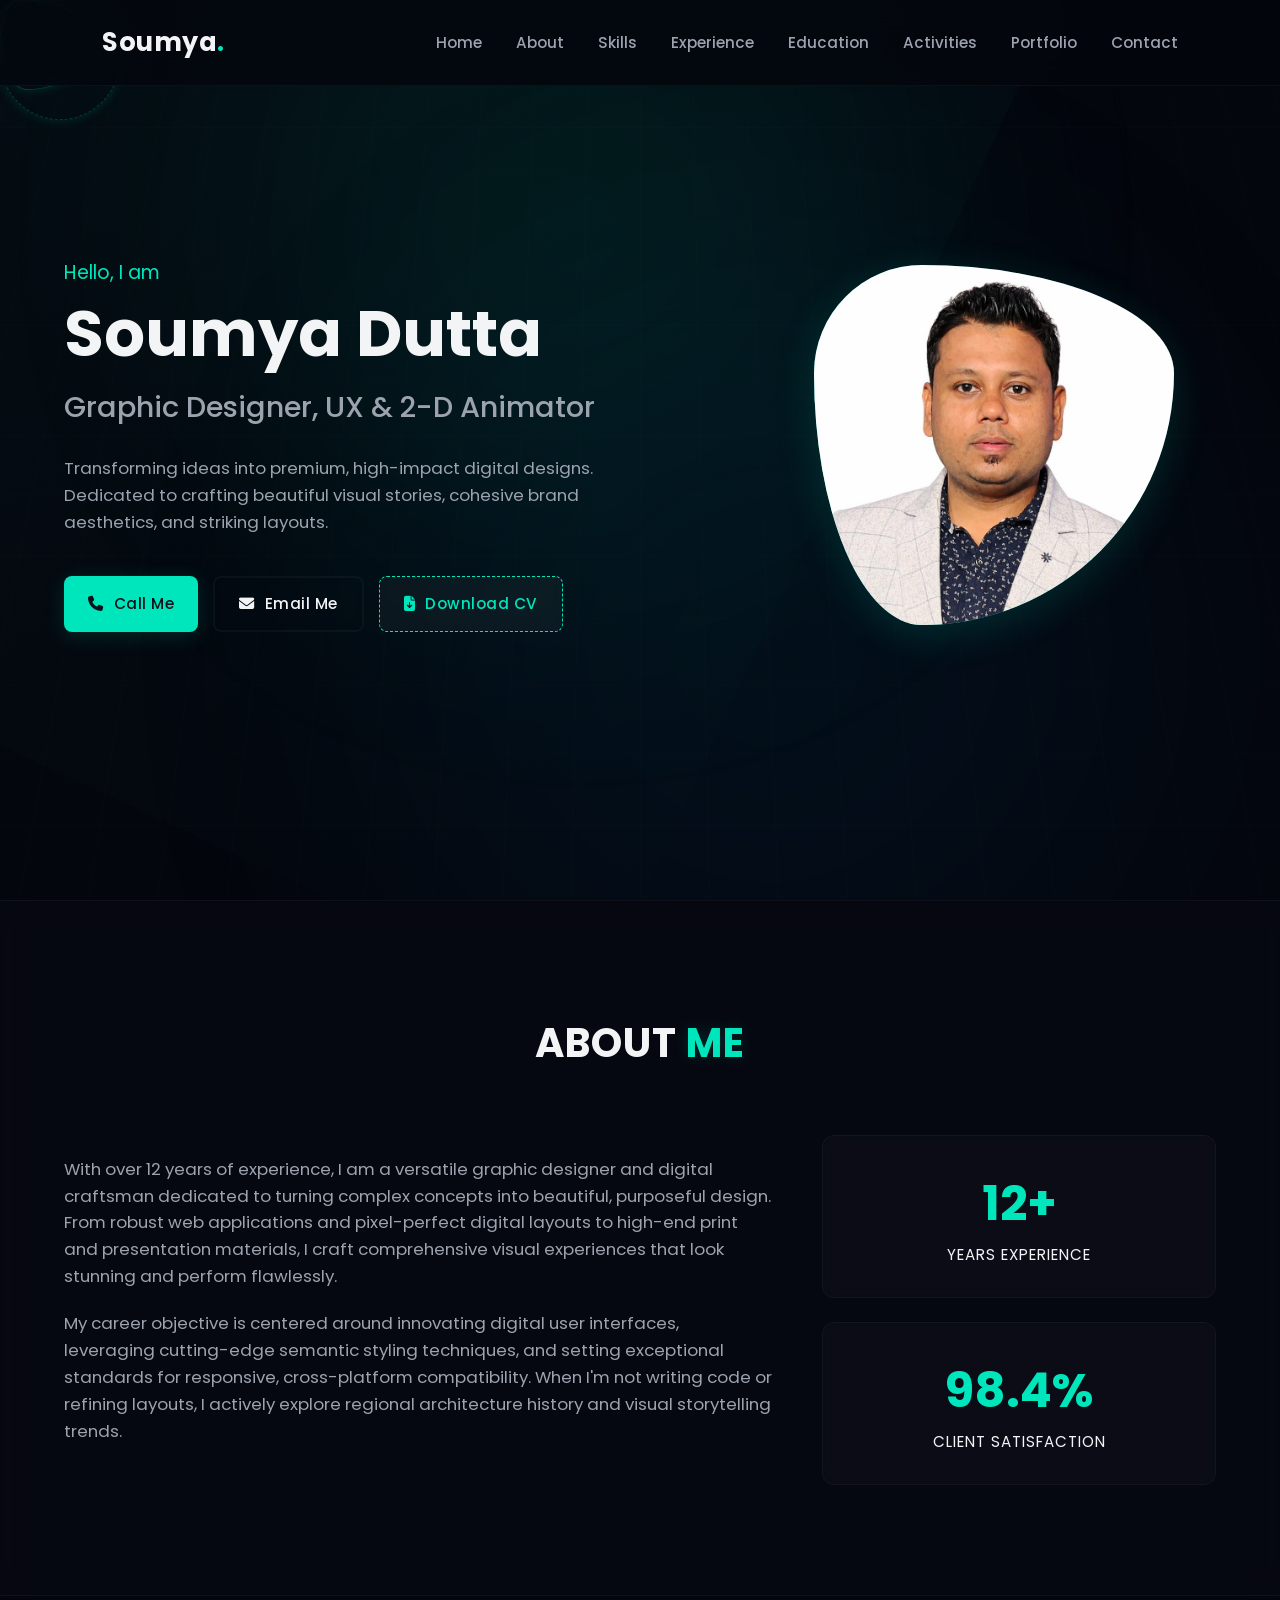
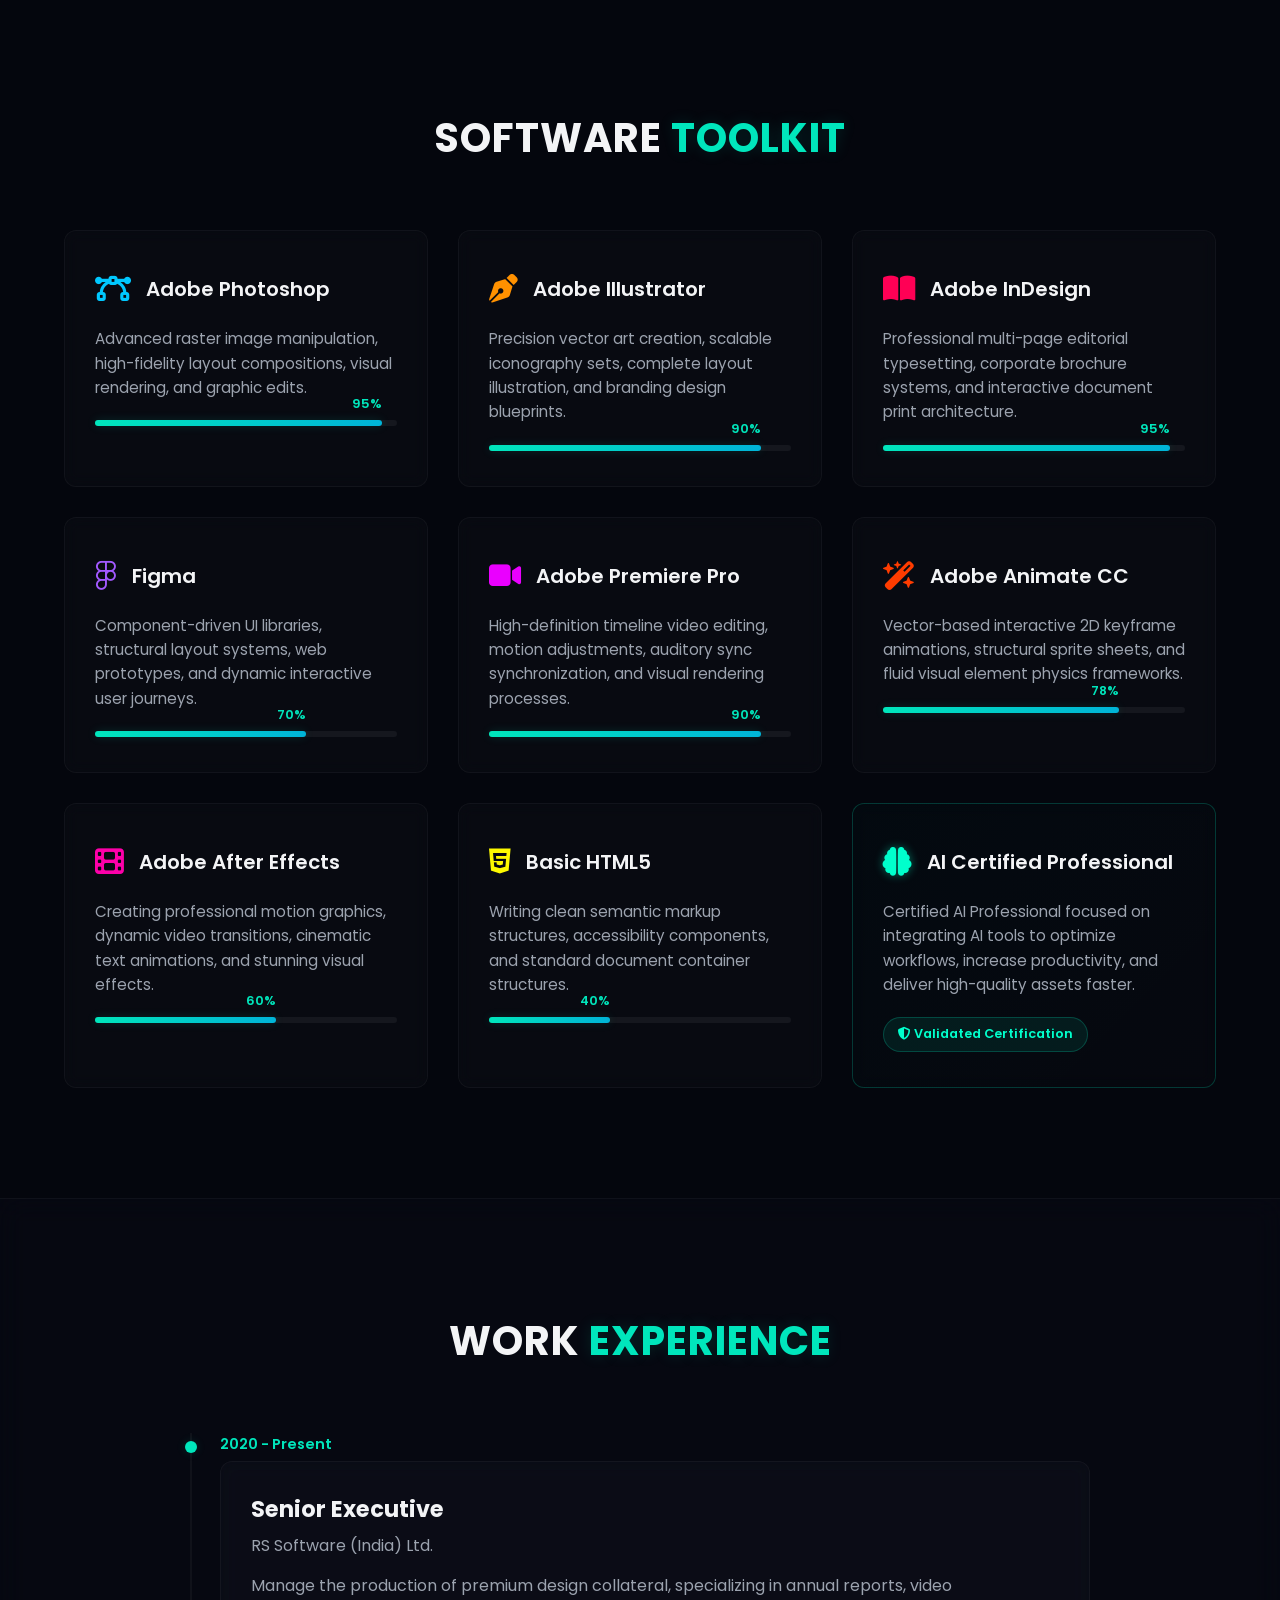
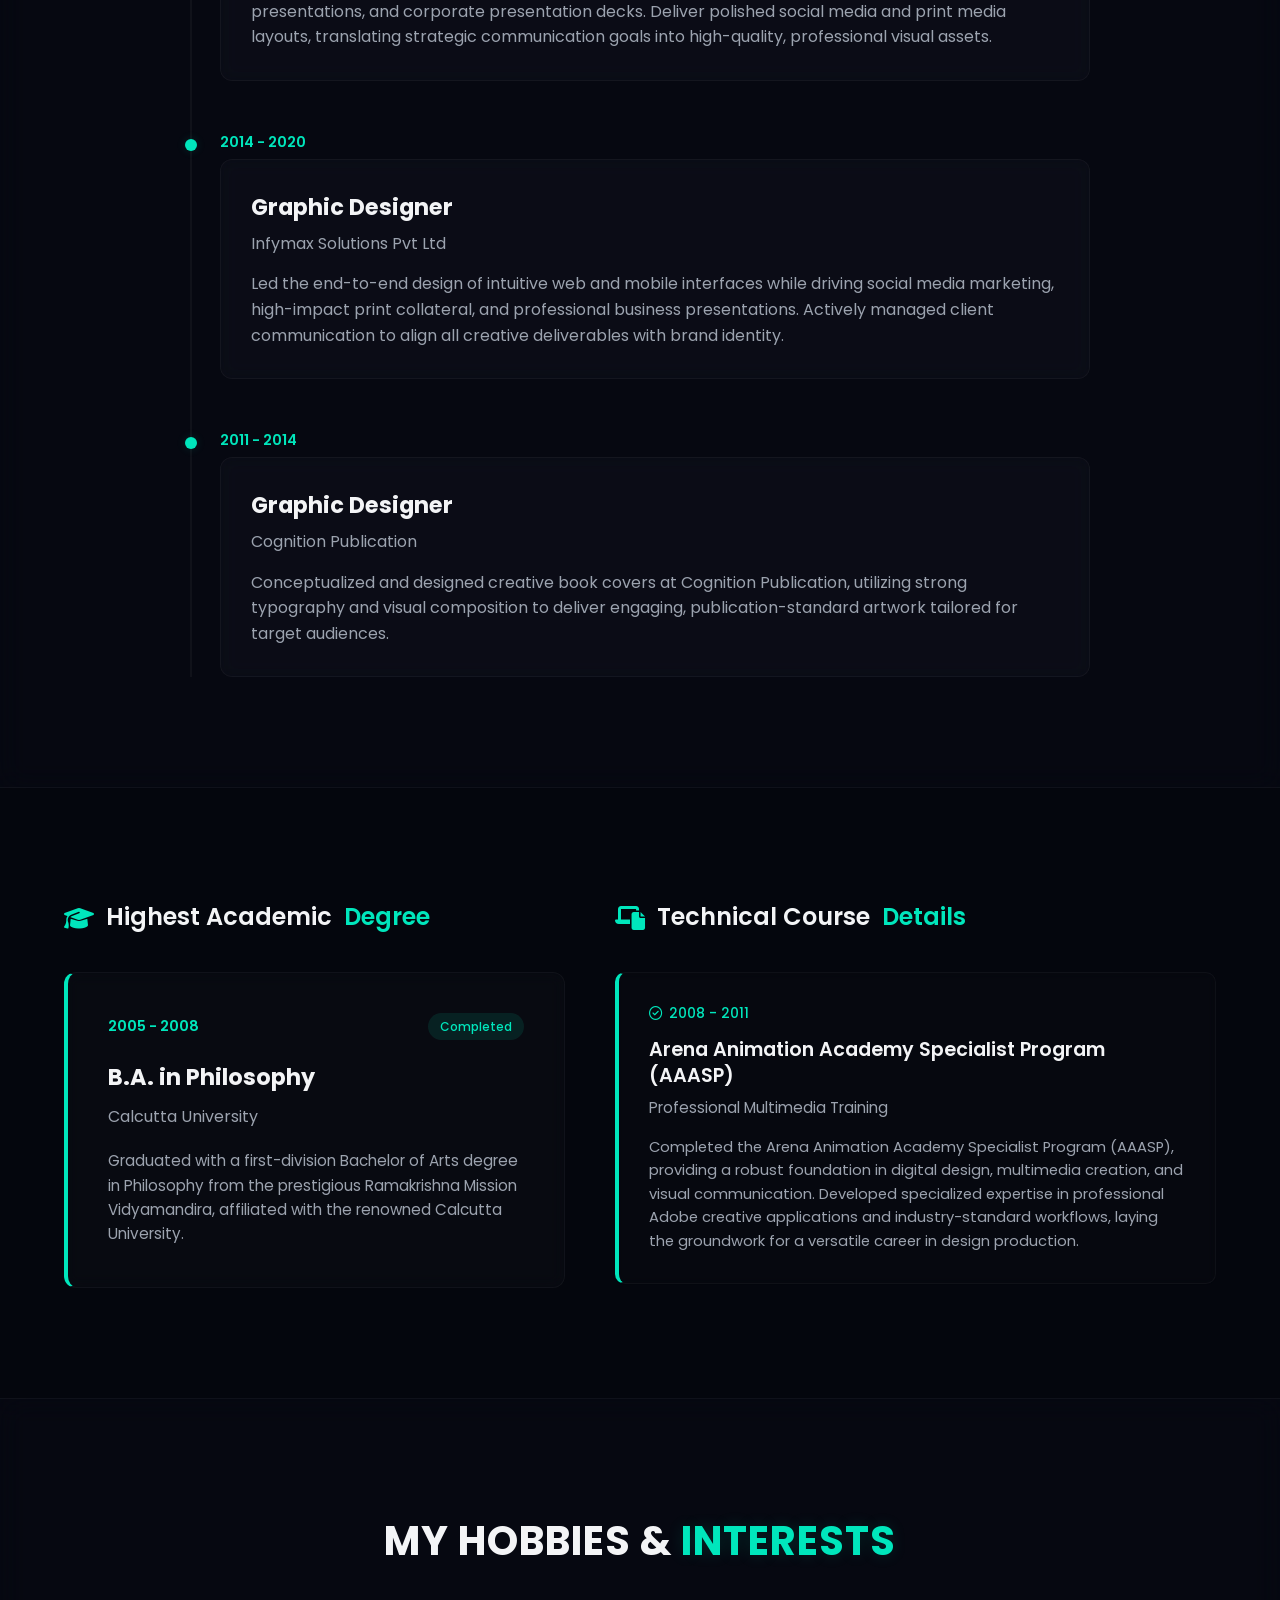
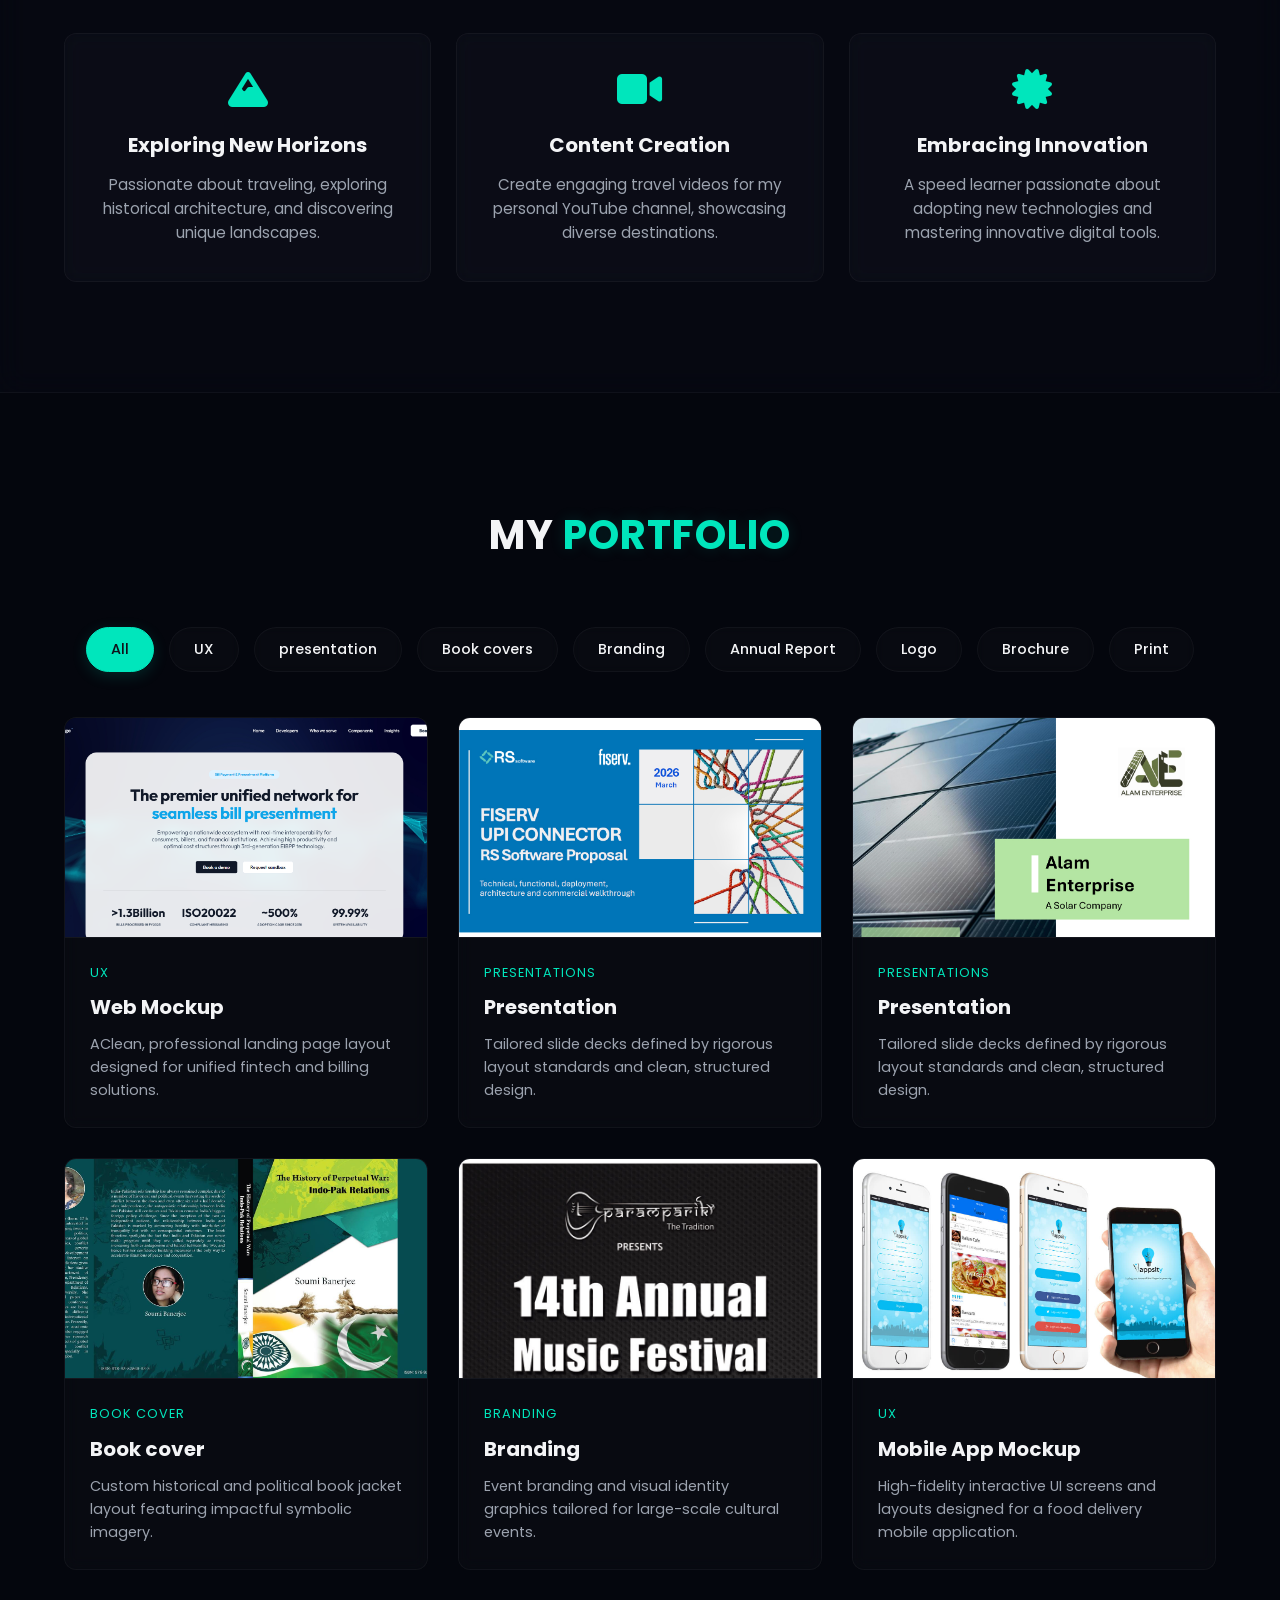
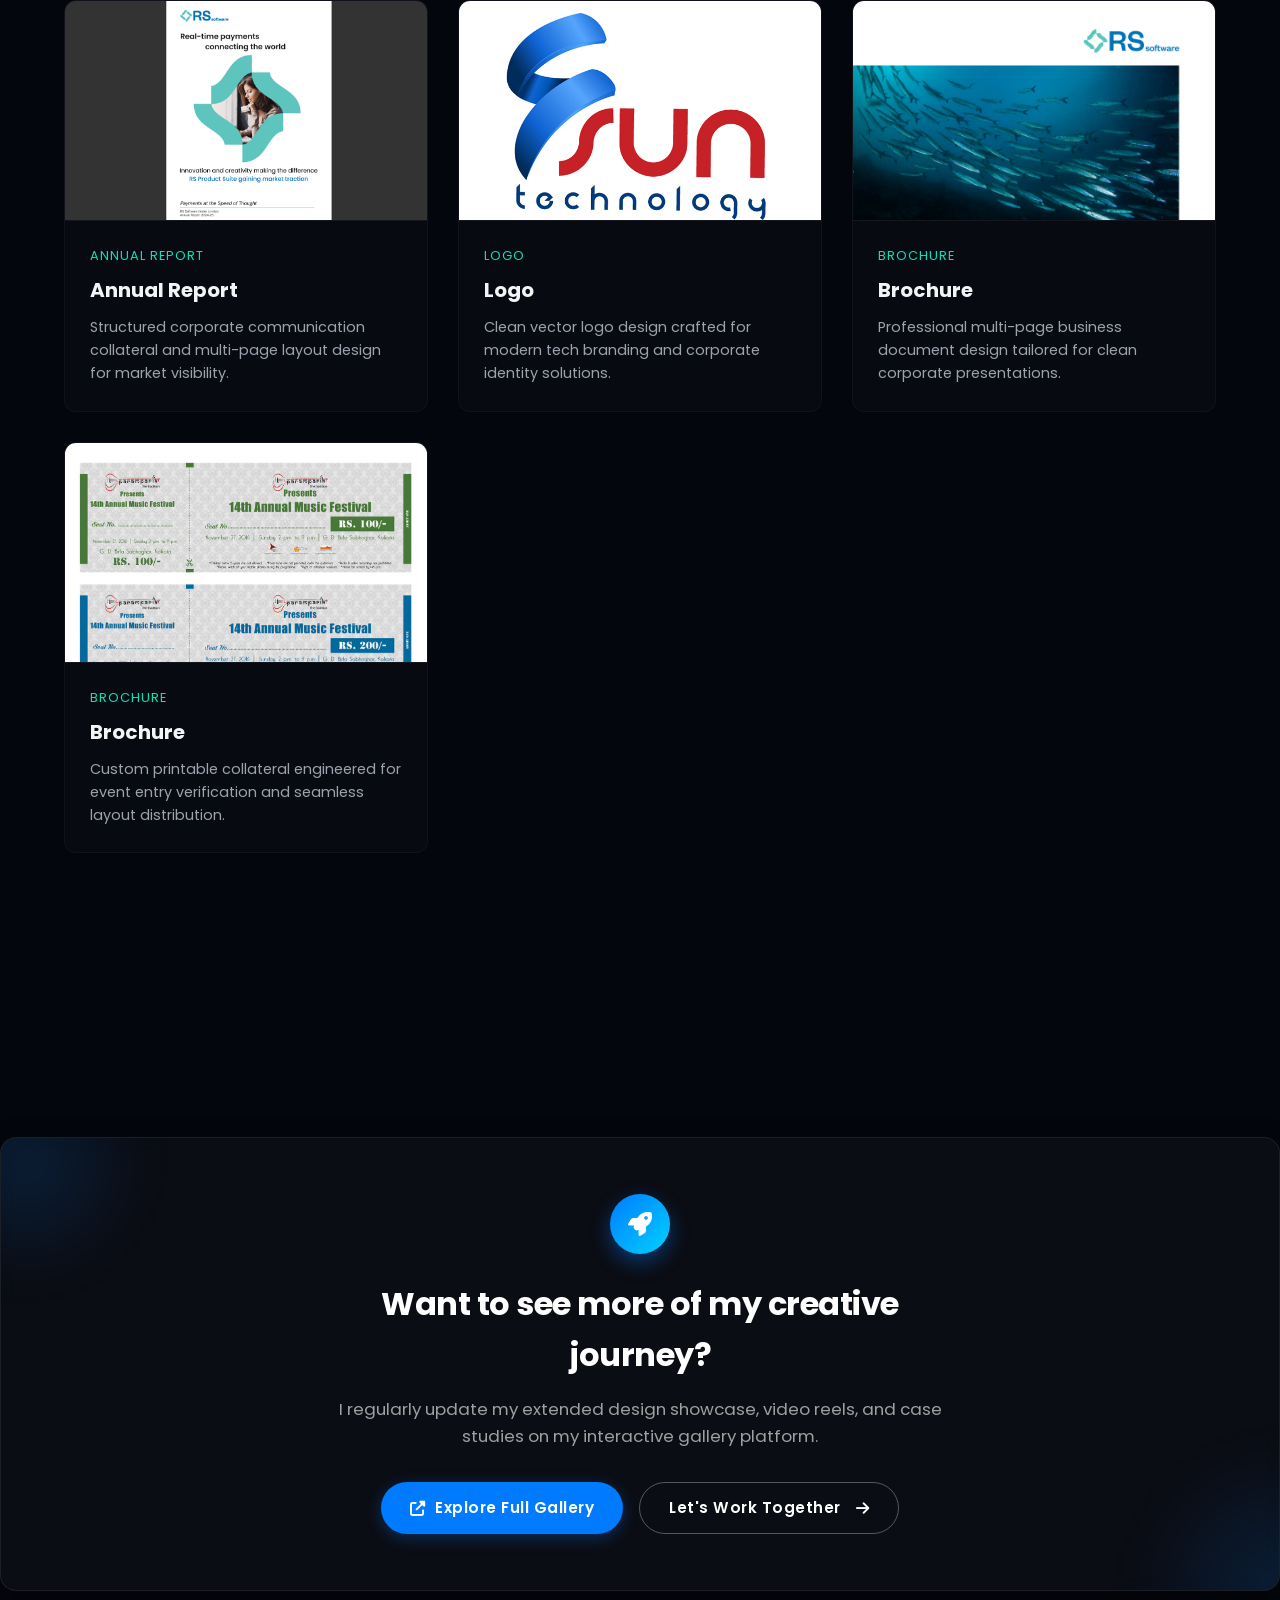
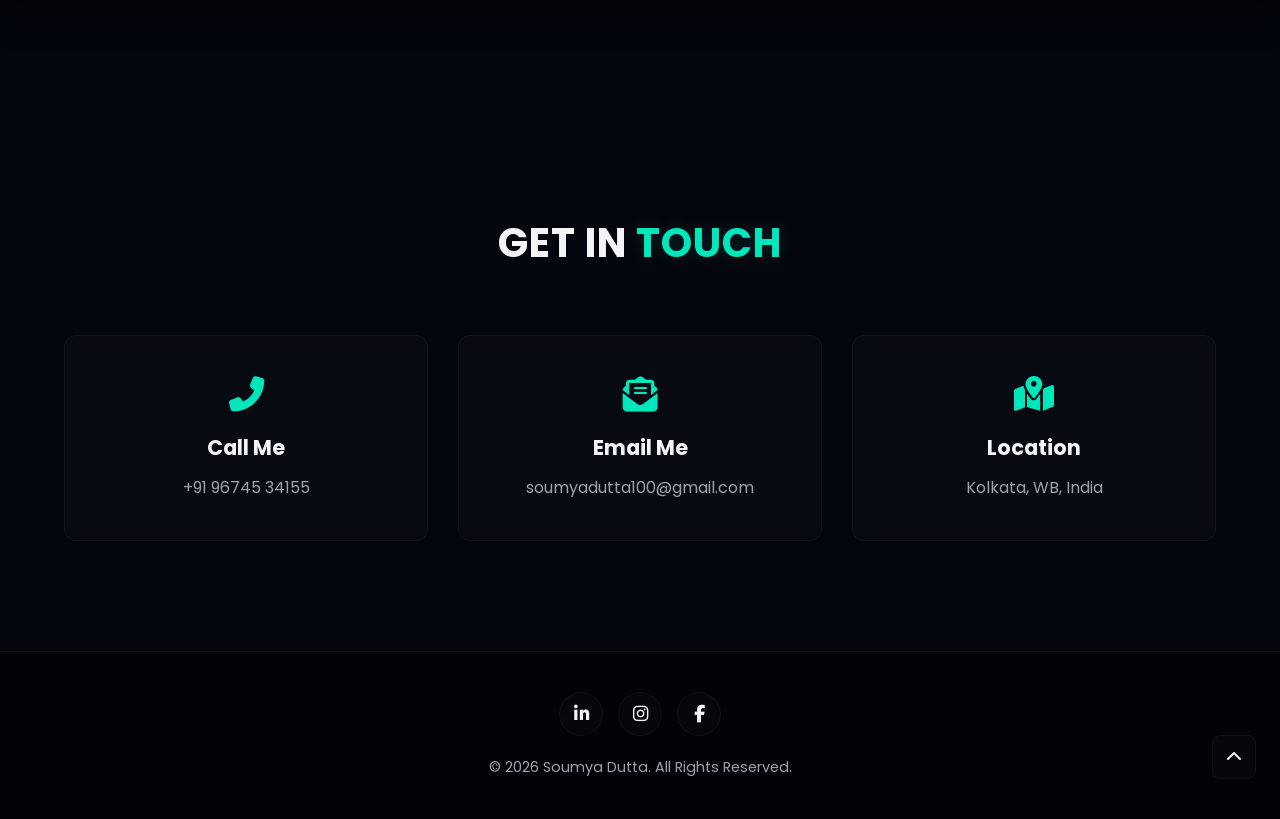
==== index.html @ 1caad339 "Update index.html" ====
<!DOCTYPE html>
<html lang="en">
<head>
    <meta charset="UTF-8">
    <meta name="viewport" content="width=device-width, initial-scale=1.0">
    <title>Soumya Dutta</title>
    <link rel="stylesheet" href="./images/style.css">
    <link rel="stylesheet" href="https://cdnjs.cloudflare.com/ajax/libs/font-awesome/6.4.0/css/all.min.css">
</head>
<body>

    <div class="kinetic-canvas">
        <div class="mesh-grid"></div>
        <div class="scanning-laser"></div>
        
        <div class="kinetic-node node-1"></div>
        <div class="kinetic-node node-2"></div>
        <div class="kinetic-node node-3"></div>
        <div class="kinetic-node node-4"></div>
        
        <div class="ambient-orb orb-alpha"></div>
        <div class="ambient-orb orb-beta"></div>
    </div>

    <header class="header">
        <a href="#" class="logo">Soumya<span>.</span></a>
        
        <input type="checkbox" id="menu-toggle" class="menu-toggle">
        <label for="menu-toggle" class="menu-icon"><i class="fas fa-bars"></i></label>
        
        <nav class="navbar">
            <a href="#hero">Home</a>
            <a href="#about">About</a>
            <a href="#skills">Skills</a>
            <a href="#experience">Experience</a>
            <a href="#education">Education</a>
            <a href="#extra">Activities</a>
            <a href="#portfolio">Portfolio</a>
            <a href="#contact">Contact</a>
        </nav>
    </header>

    <section id="hero" class="hero-section">
        <div class="hero-container">
            <div class="hero-content">
                <h3>Hello, I am</h3>
                <h1>Soumya Dutta</h1>
                <h2>Graphic Designer, UX & 2-D Animator</h2>
                <p>Transforming ideas into premium, high-impact digital designs. Dedicated to crafting beautiful visual stories, cohesive brand aesthetics, and striking layouts.</p>
                <div class="hero-cta">
                    <a href="tel:+919674534155" class="btn btn-primary"><i class="fas fa-phone"></i> Call Me</a>
                    <a href="mailto:soumyadutta100@gmail.com" class="btn btn-outline"><i class="fas fa-envelope"></i> Email Me</a>
                    <a href="./images/CV.pdf" download="Soumya_Dutta_CV" class="btn btn-cv"><i class="fas fa-file-download"></i> Download CV</a>
                </div>
            </div>
            
            <div class="hero-image">
                <div class="img-box">
                    <img src="./images/WhatsApp Image 2026-06-11 at 2.15.09 PM.jpeg" alt="Alex Morgan Portrait" class="hero-img-element">
                </div>
            </div>
        </div>
    </section>

    <section id="about" class="about-section">
        <div class="container">
            <h2 class="section-title">About <span>Me</span></h2>
            <div class="about-grid">
                <div class="about-text">
                    <p>With over 12 years of experience, I am a versatile graphic designer and digital craftsman dedicated to turning complex concepts into beautiful, purposeful design. From robust web applications and pixel-perfect digital layouts to high-end print and presentation materials, I craft comprehensive visual experiences that look stunning and perform flawlessly.</p>
                    <p>My career objective is centered around innovating digital user interfaces, leveraging cutting-edge semantic styling techniques, and setting exceptional standards for responsive, cross-platform compatibility. When I'm not writing code or refining layouts, I actively explore regional architecture history and visual storytelling trends.</p>
                </div>
                <div class="about-stats">
                    <div class="stat-card">
                        <h3>12+</h3>
                        <p>Years Experience</p>
                    </div>
                    <div class="stat-card">
                        <h3>98.4%</h3>
                        <p>Client Satisfaction</p>
                    </div>
                </div>
            </div>
        </div>
    </section>

    <section id="skills" class="skills-section">
        <div class="container">
            <h2 class="section-title">Software <span>Toolkit</span></h2>

            <div class="skills-grid">
                <div class="skill-card">
                    <div class="skill-header-box">
                        <div class="skill-icon ps-color"><i class="fas fa-bezier-curve"></i></div>
                        <h3>Adobe Photoshop</h3>
                    </div>
                    <p>Advanced raster image manipulation, high-fidelity layout compositions, visual rendering, and graphic edits.</p>
                    <div class="progress-wrap">
                        <div class="progress-bar" style="--progress-width: 95%;"><span>95%</span></div>
                    </div>
                </div>
                <div class="skill-card">
                    <div class="skill-header-box">
                        <div class="skill-icon ai-color"><i class="fas fa-pen-nib"></i></div>
                        <h3>Adobe Illustrator</h3>
                    </div>
                    <p>Precision vector art creation, scalable iconography sets, complete layout illustration, and branding design blueprints.</p>
                    <div class="progress-wrap">
                        <div class="progress-bar" style="--progress-width: 90%;"><span>90%</span></div>
                    </div>
                </div>
                <div class="skill-card">
                    <div class="skill-header-box">
                        <div class="skill-icon id-color"><i class="fas fa-book-open"></i></div>
                        <h3>Adobe InDesign</h3>
                    </div>
                    <p>Professional multi-page editorial typesetting, corporate brochure systems, and interactive document print architecture.</p>
                    <div class="progress-wrap">
                        <div class="progress-bar" style="--progress-width: 95%;"><span>95%</span></div>
                    </div>
                </div>
                <div class="skill-card">
                    <div class="skill-header-box">
                        <div class="skill-icon fig-color"><i class="fab fa-figma"></i></div>
                        <h3>Figma</h3>
                    </div>
                    <p>Component-driven UI libraries, structural layout systems, web prototypes, and dynamic interactive user journeys.</p>
                    <div class="progress-wrap">
                        <div class="progress-bar" style="--progress-width: 70%;"><span>70%</span></div>
                    </div>
                </div>
                <div class="skill-card">
                    <div class="skill-header-box">
                        <div class="skill-icon pr-color"><i class="fas fa-video"></i></div>
                        <h3>Adobe Premiere Pro</h3>
                    </div>
                    <p>High-definition timeline video editing, motion adjustments, auditory sync synchronization, and visual rendering processes.</p>
                    <div class="progress-wrap">
                        <div class="progress-bar" style="--progress-width: 90%;"><span>90%</span></div>
                    </div>
                </div>
                <div class="skill-card">
                    <div class="skill-header-box">
                        <div class="skill-icon an-color"><i class="fas fa-wand-magic-sparkles"></i></div>
                        <h3>Adobe Animate CC</h3>
                    </div>
                    <p>Vector-based interactive 2D keyframe animations, structural sprite sheets, and fluid visual element physics frameworks.</p>
                    <div class="progress-wrap">
                        <div class="progress-bar" style="--progress-width: 78%;"><span>78%</span></div>
                    </div>
                </div>
                <div class="skill-card">
                    <div class="skill-header-box">
                        <div class="skill-icon motion-color"><i class="fas fa-film"></i></div>
                        <h3>Adobe After Effects</h3>
                    </div>
                    <p>Creating professional motion graphics, dynamic video transitions, cinematic text animations, and stunning visual effects.
                    </p>
                    <div class="progress-wrap">
                        <div class="progress-bar" style="--progress-width: 60%;"><span>60%</span></div>
                    </div>
                </div>
                <div class="skill-card">
                    <div class="skill-header-box">
                        <div class="skill-icon html-color"><i class="fab fa-html5"></i></div>
                        <h3>Basic HTML5</h3>
                    </div>
                    <p>Writing clean semantic markup structures, accessibility components, and standard document container structures.</p>
                    <div class="progress-wrap">
                        <div class="progress-bar" style="--progress-width: 40%;"><span>40%</span></div>
                    </div>
                </div>
                <div class="skill-card ai-certified-card">
                    <div class="skill-header-box">
                        <div class="skill-icon ai-cert-color"><i class="fas fa-brain"></i></div>
                        <h3>AI Certified Professional</h3>
                    </div>
                    <p>Certified AI Professional focused on integrating AI tools to optimize workflows, increase productivity, and deliver high-quality assets faster.</p>
                    <div class="ai-badge-pulsing"><a href="./images/Generative AI Foundations Certificate Program.pdf" target="_blank"><i class="fas fa-shield-halved"></i> Validated Certification</a></div>
                </div>
            </div>
        </div>
    </section>

    <section id="experience" class="experience-section">
        <div class="container">
            <h2 class="section-title">Work <span>Experience</span></h2>
            <div class="timeline">
                <div class="timeline-item">
                    <div class="timeline-dot"></div>
                    <div class="timeline-date">2020 - Present</div>
                    <div class="timeline-content">
                        <h3>Senior Executive</h3>
                        <h4>RS Software (India) Ltd.</h4>
                        <p>Manage the production of premium design collateral, specializing in annual reports, video presentations, and corporate presentation decks. Deliver polished social media and print media layouts, translating strategic communication goals into high-quality, professional visual assets.</p>
                    </div>
                </div>
                <div class="timeline-item">
                    <div class="timeline-dot"></div>
                    <div class="timeline-date">2014 - 2020</div>
                    <div class="timeline-content">
                        <h3>Graphic Designer</h3>
                        <h4>Infymax Solutions Pvt Ltd</h4>
                        <p>Led the end-to-end design of intuitive web and mobile interfaces while driving social media marketing, high-impact print collateral, and professional business presentations. Actively managed client communication to align all creative deliverables with brand identity.</p>
                    </div>
                </div>
                <div class="timeline-item">
                    <div class="timeline-dot"></div>
                    <div class="timeline-date">2011 - 2014</div>
                    <div class="timeline-content">
                        <h3>Graphic Designer</h3>
                        <h4>Cognition Publication</h4>
                        <p>Conceptualized and designed creative book covers at Cognition Publication, utilizing strong typography and visual composition to deliver engaging, publication-standard artwork tailored for target audiences.</p>
                    </div>
                </div>
            </div>
        </div>
    </section>

    <section id="education" class="education-section">
        <div class="container">
            <div class="education-layout-wrapper">
                
                <div class="education-column">
                    <h2 class="edu-track-title"><i class="fas fa-graduation-cap"></i> Highest Academic <span>Degree</span></h2>
                    <div class="education-card academic-card">
                        <div class="ed-header-meta">
                            <span class="ed-year">2005 - 2008</span>
                            <span class="ed-badge-status">Completed</span>
                        </div>
                        <h3>B.A. in Philosophy</h3>
                        <h4>Calcutta University</h4>
                        <p class="edu-details">Graduated with a first-division Bachelor of Arts degree in Philosophy from the prestigious Ramakrishna Mission Vidyamandira, affiliated with the renowned Calcutta University.</p>
                    </div>
                </div>

                <div class="education-column">
                    <h2 class="edu-track-title"><i class="fas fa-laptop-file"></i> Technical Course <span>Details</span></h2>
                    <div class="course-timeline">
                        <div class="course-row">
                            <div class="course-time-indicator"><i class="far fa-check-circle"></i> 2008 - 2011</div>
                            <div class="course-body">
                                <h3>Arena Animation Academy Specialist Program (AAASP)</h3>
                                <h4>Professional Multimedia Training</h4>
                                <p>Completed the Arena Animation Academy Specialist Program (AAASP), providing a robust foundation in digital design, multimedia creation, and visual communication. Developed specialized expertise in professional Adobe creative applications and industry-standard workflows, laying the groundwork for a versatile career in design production.</p>
                            </div>
                        </div>
                    </div>
                </div>
                
            </div>
        </div>
    </section>

    <section id="extra" class="extra-section">
        <div class="container">
            <h2 class="section-title">MY HOBBIES &  <span>INTERESTS</span></h2>
            <div class="extra-grid">
                <div class="extra-card">
                    <i class="fas fa-mountain extra-icon"></i>
                    <h3>Exploring New Horizons</h3>
                    <p>Passionate about traveling, exploring historical architecture, and discovering unique landscapes.</p>
                </div>
                <div class="extra-card">
                    <i class="fas fa-video extra-icon"></i>
                    <h3>Content Creation</h3>
                    <p>Create engaging travel videos for my personal YouTube channel, showcasing diverse destinations.</p>
                </div>
                <div class="extra-card">
                    <i class="fas fa-certificate extra-icon"></i>
                    <h3>Embracing Innovation</h3>
                    <p>A speed learner passionate about adopting new technologies and mastering innovative digital tools.</p>
                </div>
            </div>
        </div>
    </section>

    <section id="portfolio" class="portfolio-section">
        <div class="container">
            <h2 class="section-title">My <span>Portfolio</span></h2>

            <input type="radio" name="portfolio-filter" id="all" checked hidden>
            <input type="radio" name="portfolio-filter" id="UX" hidden>
            <input type="radio" name="portfolio-filter" id="presentation" hidden>
            <input type="radio" name="portfolio-filter" id="Book-covers" hidden>
            <input type="radio" name="portfolio-filter" id="branding" hidden>
            <input type="radio" name="portfolio-filter" id="Annual-Report" hidden>
            <input type="radio" name="portfolio-filter" id="logo" hidden>
            <input type="radio" name="portfolio-filter" id="brochure" hidden>
            <input type="radio" name="portfolio-filter" id="print" hidden>

            <div class="filter-tabs">
                <label for="all" class="tab-btn">All</label>
                <label for="UX" class="tab-btn">UX</label>
                <label for="presentation" class="tab-btn">presentation</label>
                <label for="Book-covers" class="tab-btn">Book covers</label>
                <label for="branding" class="tab-btn">Branding</label>
                <label for="Annual-Report" class="tab-btn">Annual Report</label>
                <label for="logo" class="tab-btn">Logo</label>
                <label for="brochure" class="tab-btn">Brochure</label>
                <label for="print" class="tab-btn">Print</label>
            </div>

            <div class="portfolio-grid">
                <div class="portfolio-item p-UX">
                    <div class="p-card">
                        <div class="p-img-box"><a href="https://soumyadutta300.github.io/Bill-Edge_product_page/" target="_blank">
                            <img src="./images/web-1.png" alt="E-Commerce Interface Website Design" class="portfolio-img-element"></a>
                        </div>
                        <div class="p-info">
                            <span>UX</span>
                            <h3>Web Mockup</h3>
                            <p>AClean, professional landing page layout designed for unified fintech and billing solutions.</p>
                        </div>
                    </div>
                </div>
                <div class="portfolio-item p-presentation">
                    <div class="p-card">
                        <div class="p-img-box"><a href="./images/presentation2.pdf" target="_blank">
                            <img src="./images/presentation2.jpg" alt="FinTech Mobile Application Wireframing" class="portfolio-img-element"></a>
                        </div>
                        <div class="p-info">
                            <span>Presentations</span>
                            <h3>Presentation</h3>
                            <p>Tailored slide decks defined by rigorous layout standards and clean, structured design.</p>
                        </div>
                    </div>
                </div>
                <div class="portfolio-item p-presentation">
                    <div class="p-card">
                        <div class="p-img-box"><a href="./images/Alam_Enterprise_PPT.pdf" target="_blank">
                            <img src="./images/presentation3.jpg" alt="FinTech Mobile Application Wireframing" class="portfolio-img-element"></a>
                        </div>
                        <div class="p-info">
                            <span>Presentations</span>
                            <h3>Presentation</h3>
                            <p>Tailored slide decks defined by rigorous layout standards and clean, structured design.</p>
                        </div>
                    </div>
                </div>
                <div class="portfolio-item p-Book-covers">
                    <div class="p-card">
                        <div class="p-img-box"><a href="./images/book-cover-1.jpg" target="_blank">
                            <img src="./images/book-cover-1.jpg" alt="Cbook-cover" class="portfolio-img-element"></a>
                        </div>
                        <div class="p-info">
                            <span>Book cover</span>
                            <h3>Book cover</h3>
                            <p>Custom historical and political book jacket layout featuring impactful symbolic imagery.</p>
                        </div>
                    </div>
                </div>
                <div class="portfolio-item p-branding">
                    <div class="p-card">
                        <div class="p-img-box"><a href="./images/Hoartding-10ftX20ft.jpg" target="_blank"">
                            <img src="./images/Hoartding-10ftX20ft.jpg" alt="Aura Logistics Logo System" class="portfolio-img-element"></a>
                        </div>
                        <div class="p-info">
                            <span>Branding</span>
                            <h3>Branding</h3>
                            <p>Event branding and visual identity graphics tailored for large-scale cultural events.</p>
                        </div>
                    </div>
                </div>
                <div class="portfolio-item p-UX">
                    <div class="p-card">
                        <div class="p-img-box"><a href="./images/appscreen6.jpg" target="_blank">
                            <img src="./images/appscreen6.jpg" alt="Agency Landing Page Blueprint" class="portfolio-img-element"></a>
                        </div>
                        <div class="p-info">
                            <span>UX</span>
                            <h3>Mobile App Mockup</h3>
                            <p>High-fidelity interactive UI screens and layouts designed for a food delivery mobile application.</p>
                        </div>
                    </div>
                </div>
                <div class="portfolio-item p-Annual-Report">
                    <div class="p-card">
                        <div class="p-img-box"><a href="https://www.rssoftware.com/administrator/uploads/reports/664403247_Annual_Report_2024-25_-_web_view.pdf" target="_blank">
                            <img src="./images/AR.png" alt="Visual Analytics Dashboard Mockup" class="portfolio-img-element"></a>
                        </div>
                        <div class="p-info">
                            <span>Annual Report</span>
                            <h3>Annual Report</h3>
                            <p>Structured corporate communication collateral and multi-page layout design for market visibility.</p>
                        </div>
                    </div>
                </div>
                <div class="portfolio-item p-logo">
                    <div class="p-card">
                        <div class="p-img-box"><a href="./images/logo-7.jpg" target="_blank">
                            <img src="./images/logo-7.jpg" alt="Visual Analytics Dashboard Mockup" class="portfolio-img-element"></a>
                        </div>
                        <div class="p-info">
                            <span>Logo</span>
                            <h3>Logo</h3>
                            <p>Clean vector logo design crafted for modern tech branding and corporate identity solutions.</p>
                        </div>
                    </div>
                </div>
                <div class="portfolio-item p-brochure">
                    <div class="p-card">
                        <div class="p-img-box"><a href="https://www.rssoftware.com/asset/uploads/product_brochures/666931085RS_DigitalEdge_Product_Overview-2.pdf" target="_blank">
                            <img src="./images/brochure.png" alt="Visual Analytics Dashboard Mockup" class="portfolio-img-element"></a>
                        </div>
                        <div class="p-info">
                            <span>Brochure</span>
                            <h3>Brochure</h3>
                            <p>Professional multi-page business document design tailored for clean corporate presentations.</p>
                        </div>
                    </div>
                </div>
                <div class="portfolio-item p-print">
                    <div class="p-card">
                        <div class="p-img-box"><a href="./images/ticket-design.jpg" target="_blank">
                            <img src="./images/ticket-design.jpg" alt="Visual Analytics Dashboard Mockup" class="portfolio-img-element"></a>
                        </div>
                        <div class="p-info">
                            <span>Brochure</span>
                            <h3>Brochure</h3>
                            <p>Custom printable collateral engineered for event entry verification and seamless layout distribution.</p>
                        </div>
                    </div>
                </div>
            </div>
        </div>
    </section>

    <section>
        <div class="portfolio-cta-banner">
            <div class="cta-banner-content">
                <div class="cta-icon-wrapper">
                    <i class="fas fa-rocket"></i>
                </div>
                <h2>Want to see more of my creative journey?</h2>
                <p>I regularly update my extended design showcase, video reels, and case studies on my interactive gallery
                    platform.</p>
                <div class="cta-banner-actions">
                    <a href="./gallery.html" target="_blank" class="btn btn-cta-primary">
                        <i class="fas fa-external-link-alt"></i> Explore Full Gallery
                    </a>
                    <a href="#contact" class="btn btn-cta-secondary">
                        Let's Work Together <i class="fas fa-arrow-right"></i>
                    </a>
                </div>
            </div>
            <div class="cta-decorative-circle circle-1"></div>
            <div class="cta-decorative-circle circle-2"></div>
        </div>
    </section>

    <section id="contact" class="contact-section">
        <div class="container">
            <h2 class="section-title">Get In <span>Touch</span></h2>
            <div class="contact-grid">
                <a href="tel:+919674534155" class="contact-card">
                    <i class="fas fa-phone-alt contact-icon"></i>
                    <h3>Call Me</h3>
                    <p>+91 96745 34155</p>
                </a>
                <a href="mailto:soumyadutta100@gmail.com" class="contact-card">
                    <i class="fas fa-envelope-open-text contact-icon"></i>
                    <h3>Email Me</h3>
                    <p>soumyadutta100@gmail.com</p>
                </a>
                <div class="contact-card">
                    <i class="fas fa-map-marked-alt contact-icon"></i>
                    <h3>Location</h3>
                    <p>Kolkata, WB, India</p>
                </div>
            </div>
        </div>
    </section>

    <footer class="footer">
        <div class="footer-container">
            <div class="social-links">
                <a href="https://www.linkedin.com/in/soumya-dutta-72238b27/" target="_blank" aria-label="LinkedIn"><i class="fab fa-linkedin-in"></i></a>
                <a href="https://www.instagram.com/soumya_toto?igsh=ZTZqeG0yaTVuYm42&utm_source=qr" target="_blank" aria-label="Instagram"><i class="fab fa-instagram"></i></a>
                <a href="https://www.facebook.com/share/18MUF6ajDa/?mibextid=wwXIfr" target="_blank" aria-label="Facebook"><i class="fab fa-facebook-f"></i></a>
            </div>
            <p class="copyright">&copy; 2026 Soumya Dutta. All Rights Reserved.</p>
            <a href="#" class="back-to-top" aria-label="Back to top"><i class="fas fa-chevron-up"></i></a>
        </div>
    </footer>

</body>
</html>
---- images/style.css ----
/* ==========================================================================
   0. Global Resets & Premium Theme Canvas Definitions
   ========================================================================== */
@import url('https://fonts.googleapis.com/css2?family=Poppins:wght@300;400;500;600;700&display=swap');

:root {
    --bg-primary: #04060d;      /* Rich interstellar dark void canvas */
    --bg-secondary: rgba(9, 12, 24, 0.45); 
    --bg-card: rgba(255, 255, 255, 0.02);
    --bg-card-hover: rgba(255, 255, 255, 0.05);
    --accent: #00e6bc;        
    --accent-glow: rgba(0, 230, 188, 0.15);
    --text-main: #f3f4f6;
    --text-muted: #9ca3af;
    --border-color: rgba(255, 255, 255, 0.04);
    --font-stack: 'Poppins', sans-serif;
    --transition-smooth: all 0.4s cubic-bezier(0.25, 0.8, 0.25, 1);
}

* {
    margin: 0;
    padding: 0;
    box-sizing: border-box;
    scroll-behavior: smooth;
}

body {
    background-color: var(--bg-primary);
    color: var(--text-main);
    font-family: var(--font-stack);
    line-height: 1.6;
    overflow-x: hidden;
    position: relative;
}

.container {
    width: 100%;
    max-width: 1200px;
    margin: 0 auto;
    padding: 0 24px;
    position: relative;
    z-index: 2;
}

section {
    padding: 110px 0;
    position: relative;
    z-index: 2;
}

a {
    text-decoration: none;
    color: inherit;
    transition: var(--transition-smooth);
}

/* Reusable Components */
.section-title {
    font-size: 2.5rem;
    font-weight: 700;
    text-align: center;
    margin-bottom: 60px;
    letter-spacing: 1px;
    text-transform: uppercase;
}

.section-title span {
    color: var(--accent);
    text-shadow: 0 0 15px var(--accent-glow);
}

.btn {
    display: inline-flex;
    align-items: center;
    justify-content: center;
    gap: 10px;
    padding: 14px 24px;
    font-weight: 500;
    border-radius: 8px;
    font-size: 0.95rem;
    letter-spacing: 0.5px;
    transition: var(--transition-smooth);
    cursor: pointer;
}

.btn-primary {
    background: var(--accent);
    color: #0f111a;
    box-shadow: 0 4px 20px var(--accent-glow);
}

.btn-primary:hover {
    transform: translateY(-3px);
    box-shadow: 0 6px 25px var(--accent-glow);
    background: #fff;
}

.btn-outline {
    border: 2px solid var(--border-color);
    color: var(--text-main);
    backdrop-filter: blur(4px);
}

.btn-outline:hover {
    border-color: var(--accent);
    color: var(--accent);
    transform: translateY(-3px);
    box-shadow: 0 4px 15px var(--accent-glow);
}

.btn-cv {
    background: rgba(255, 255, 255, 0.04);
    border: 1px dashed var(--accent);
    color: var(--accent);
    backdrop-filter: blur(4px);
}

.btn-cv:hover {
    background: var(--accent-glow);
    color: #fff;
    transform: translateY(-3px);
    box-shadow: 0 4px 15px var(--accent-glow);
    border-style: solid;
}

/* ==========================================================================
   Advanced Pure-CSS Kinetic Constellation Background Engine
   ========================================================================== */
.kinetic-canvas {
    position: fixed;
    top: 0;
    left: 0;
    width: 100vw;
    height: 100vh;
    z-index: 1;
    overflow: hidden;
    pointer-events: none;
}

.mesh-grid {
    position: absolute;
    width: 150%;
    height: 150%;
    top: -25%;
    left: -25%;
    background-size: 60px 60px;
    background-image: 
        linear-gradient(rgba(255, 255, 255, 0.006) 1px, transparent 1px),
        linear-gradient(90deg, rgba(255, 255, 255, 0.006) 1px, transparent 1px);
    transform: perspective(800px) rotateX(15deg);
}

.scanning-laser {
    position: absolute;
    width: 150vw;
    height: 150vh;
    top: -75vh;
    left: -75vw;
    background: linear-gradient(135deg, transparent, rgba(0, 230, 188, 0.03), transparent);
    transform: rotate(25deg);
    animation: angularLaserSweep 14s ease-in-out infinite;
    will-change: transform;
}

@keyframes angularLaserSweep {
    0% { transform: translate(-30%, -30%) rotate(25deg); }
    50% { transform: translate(30%, 30%) rotate(28deg); }
    100% { transform: translate(-30%, -30%) rotate(25deg); }
}

.kinetic-node {
    position: absolute;
    background: transparent;
    border: 1px solid rgba(0, 230, 188, 0.22);
    box-shadow: 0 0 12px var(--accent-glow);
    will-change: transform;
}

.node-1 {
    width: 80px;
    height: 80px;
    border-radius: 24% 76% 35% 65% / 45% 30% 70% 55%;
    background: rgba(0, 230, 188, 0.01);
    animation: traverseScreenOne 45s linear infinite;
}

.node-2 {
    width: 120px;
    height: 120px;
    border-radius: 50%;
    border-style: dashed;
    animation: traverseScreenTwo 60s linear infinite;
}

.node-3 {
    width: 50px;
    height: 50px;
    transform: rotate(45deg);
    animation: traverseScreenThree 38s linear infinite;
}

.node-4 {
    width: 90px;
    height: 90px;
    border-radius: 40% 60% 70% 30% / 40% 50% 50% 60%;
    animation: traverseScreenFour 52s linear infinite;
}

@keyframes traverseScreenOne {
    0% { transform: translate(-10vw, 20vh) rotate(0deg) scale(0.8); opacity: 0; }
    5% { opacity: 0.5; }
    90% { opacity: 0.5; }
    100% { transform: translate(110vw, 80vh) rotate(360deg) scale(1.3); opacity: 0; }
}

@keyframes traverseScreenTwo {
    0% { transform: translate(110vw, 10vh) rotate(0deg); opacity: 0; }
    10% { opacity: 0.4; }
    90% { opacity: 0.4; }
    100% { transform: translate(-20vw, 90vh) rotate(-180deg); opacity: 0; }
}

@keyframes traverseScreenThree {
    0% { transform: translate(30vw, 110vh) rotate(45deg) scale(0.7); opacity: 0; }
    8% { opacity: 0.6; }
    92% { opacity: 0.6; }
    100% { transform: translate(80vw, -10vh) rotate(225deg) scale(1.1); opacity: 0; }
}

@keyframes traverseScreenFour {
    0% { transform: translate(-15vw, 85vh) rotate(0deg); opacity: 0; }
    5% { opacity: 0.3; }
    95% { opacity: 0.3; }
    100% { transform: translate(115vw, -5vh) rotate(180deg); opacity: 0; }
}

.ambient-orb {
    position: absolute;
    border-radius: 50%;
    filter: blur(140px);
    -webkit-filter: blur(140px);
    opacity: 0.08;
    will-change: transform;
}

.orb-alpha {
    width: 50vw;
    height: 50vw;
    background: #00e6bc;
    top: -10%;
    left: 20%;
    animation: clusterFluidShift 25s ease-in-out infinite alternate;
}

.orb-beta {
    width: 60vw;
    height: 60vw;
    background: #0077b6;
    bottom: -15%;
    right: 10%;
    animation: clusterFluidShift 35s ease-in-out infinite alternate-reverse;
}

@keyframes clusterFluidShift {
    0% { transform: translate(0, 0) scale(1); }
    100% { transform: translate(8vw, 12vh) scale(1.15); }
}

/* ==========================================================================
   1. Header Navigation Architecture
   ========================================================================== */
.header {
    position: fixed;
    top: 0;
    left: 0;
    width: 100%;
    padding: 22px 8%;
    background: rgba(4, 6, 13, 0.85);
    backdrop-filter: blur(20px);
    -webkit-backdrop-filter: blur(20px);
    display: flex;
    justify-content: space-between;
    align-items: center;
    z-index: 1000;
    border-bottom: 1px solid var(--border-color);
}

.logo {
    font-size: 1.6rem;
    font-weight: 700;
    letter-spacing: 0.5px;
}

.logo span {
    color: var(--accent);
}

.navbar a {
    font-size: 0.95rem;
    font-weight: 500;
    margin-left: 30px;
    color: var(--text-muted);
}

.navbar a:hover {
    color: var(--accent);
    text-shadow: 0 0 10px var(--accent-glow);
}

.menu-toggle, .menu-icon {
    display: none;
}

/* ==========================================================================
   2. Hero Section 
   ========================================================================== */
.hero-section {
    min-height: 100vh;
    display: flex;
    align-items: center;
    padding-top: 100px;
}

.hero-container {
    display: flex;
    align-items: center;
    justify-content: space-between;
    width: 100%;
    max-width: 1200px;
    margin: 0 auto;
    padding: 0 24px;
    gap: 40px;
}

.hero-content {
    flex: 1.2;
}

.hero-content h3 {
    font-size: 1.2rem;
    font-weight: 400;
    color: var(--accent);
    margin-bottom: 10px;
}

.hero-content h1 {
    font-size: 4rem;
    font-weight: 700;
    line-height: 1.1;
    margin-bottom: 15px;
}

.hero-content h2 {
    font-size: 1.8rem;
    font-weight: 500;
    color: var(--text-muted);
    margin-bottom: 25px;
}

.hero-content p {
    font-size: 1.05rem;
    color: var(--text-muted);
    max-width: 600px;
    margin-bottom: 40px;
}

.hero-cta {
    display: flex;
    gap: 15px;
    flex-wrap: wrap;
}

.hero-image {
    flex: 0.8;
    display: flex;
    justify-content: center;
}

.img-box {
    position: relative;
    width: 360px;
    height: 360px;
    border-radius: 30% 70% 70% 30% / 30% 30% 70% 70%;
    background: linear-gradient(45deg, var(--accent), #1f4068);
    box-shadow: 0 10px 40px var(--accent-glow);
    animation: morphingBorder 8s ease-in-out infinite alternate;
    overflow: hidden;
}

.hero-img-element {
    width: 100%;
    height: 100%;
    object-fit: cover;
    object-position: center;
    transition: var(--transition-smooth);
}

.img-box:hover .hero-img-element {
    transform: scale(1.05);
}

@keyframes morphingBorder {
    0% { border-radius: 30% 70% 70% 30% / 30% 30% 70% 70%; }
    100% { border-radius: 70% 30% 30% 70% / 70% 70% 30% 30%; }
}

/* ==========================================================================
   3. About Me Section
   ========================================================================== */
.about-section {
    background-color: var(--bg-secondary);
    backdrop-filter: blur(14px);
    -webkit-backdrop-filter: blur(14px);
    border-top: 1px solid var(--border-color);
    border-bottom: 1px solid var(--border-color);
}

.about-grid {
    display: grid;
    grid-template-columns: 1.8fr 1fr;
    gap: 50px;
    align-items: center;
}

.about-text p {
    color: var(--text-muted);
    margin-bottom: 20px;
    font-size: 1.05rem;
}

.about-stats {
    display: flex;
    flex-direction: column;
    gap: 24px;
}

.stat-card {
    background: var(--bg-card);
    border: 1px solid var(--border-color);
    padding: 30px;
    border-radius: 12px;
    text-align: center;
    backdrop-filter: blur(8px);
    -webkit-backdrop-filter: blur(8px);
}

.stat-card h3 {
    font-size: 3rem;
    color: var(--accent);
    font-weight: 700;
}

.stat-card p {
    color: var(--text-main);
    font-size: 0.95rem;
    text-transform: uppercase;
    letter-spacing: 1px;
}

/* ==========================================================================
   4. Software Toolkit Custom Color Matrix
   ========================================================================== */
.skills-grid {
    display: grid;
    grid-template-columns: repeat(auto-fit, minmax(340px, 1fr));
    gap: 30px;
}

.skill-card {
    background: var(--bg-card);
    border: 1px solid var(--border-color);
    padding: 35px 30px;
    border-radius: 12px;
    backdrop-filter: blur(8px);
    -webkit-backdrop-filter: blur(8px);
    transition: var(--transition-smooth);
}

.skill-header-box, .skill-mobile-alt {
    display: flex;
    align-items: center;
    gap: 15px;
    margin-bottom: 15px;
}

.skill-icon {
    font-size: 1.8rem;
}

/* Authentic Application Hues Settings */
.ps-color { color: #00c8ff; }
.ai-color { color: #ff9100; }
.id-color { color: #ff0055; }
.fig-color { color: #a259ff; }
.pr-color { color: #ea00ff; }
.an-color { color: #ff3c00; }
.motion-color { color: #fd00a9; }
.html-color { color: #fdf900; }
.ai-cert-color { color: #00ffcc; text-shadow: 0 0 10px rgba(0, 255, 204, 0.4); }

/* Premium Highlighted Card Configuration */
.ai-certified-card {
    border-color: rgba(0, 255, 204, 0.2);
    background: linear-gradient(135deg, rgba(0, 230, 188, 0.02) 0%, rgba(255, 255, 255, 0.01) 100%);
}

.ai-certified-card:hover {
    border-color: #00ffcc !important;
    box-shadow: 0 10px 30px rgba(0, 255, 204, 0.1) !important;
}

.ai-badge-pulsing {
    display: inline-flex;
    align-items: center;
    gap: 8px;
    font-size: 0.8rem;
    font-weight: 600;
    color: #00ffcc;
    background: rgba(0, 255, 204, 0.08);
    padding: 6px 14px;
    border-radius: 20px;
    border: 1px solid rgba(0, 255, 204, 0.2);
    animation: badgeBreathing 2.5s ease-in-out infinite alternate;
}

@keyframes badgeBreathing {
    0% { box-shadow: 0 0 4px rgba(0, 255, 204, 0.1); }
    100% { box-shadow: 0 0 15px rgba(0, 255, 204, 0.3); }
}

.skill-card h3 {
    font-size: 1.25rem;
    font-weight: 600;
}

.skill-card p {
    color: var(--text-muted);
    font-size: 0.95rem;
    margin-bottom: 20px;
    min-height: 55px;
}

.progress-wrap {
    width: 100%;
    height: 6px;
    background: rgba(255, 255, 255, 0.05);
    border-radius: 10px;
    position: relative;
}

.progress-bar {
    position: absolute;
    left: 0;
    top: 0;
    height: 100%;
    width: var(--progress-width);
    background: linear-gradient(90deg, var(--accent), #00b4d8);
    border-radius: 10px;
    box-shadow: 0 0 10px var(--accent-glow);
}

.progress-bar span {
    position: absolute;
    right: 0;
    top: -26px;
    font-size: 0.8rem;
    font-weight: 600;
    color: var(--accent);
}

.skill-card:hover {
    background: var(--bg-card-hover);
    border-color: var(--accent);
    transform: translateY(-4px);
    box-shadow: 0 10px 30px rgba(0, 230, 188, 0.05);
}

/* ==========================================================================
   5. Experience Timeline Section
   ========================================================================== */
.experience-section {
    background: var(--bg-secondary);
    backdrop-filter: blur(14px);
    -webkit-backdrop-filter: blur(14px);
    border-top: 1px solid var(--border-color);
    border-bottom: 1px solid var(--border-color);
}

.timeline {
    position: relative;
    max-width: 900px;
    margin: 0 auto;
    padding-left: 30px;
}

.timeline::before {
    content: '';
    position: absolute;
    left: 0;
    top: 0;
    width: 2px;
    height: 100%;
    background: var(--border-color);
}

.timeline-item {
    position: relative;
    margin-bottom: 50px;
}

.timeline-item:last-child {
    margin-bottom: 0;
}

.timeline-dot {
    position: absolute;
    left: -35px;
    top: 8px;
    width: 12px;
    height: 12px;
    border-radius: 50%;
    background: var(--accent);
    box-shadow: 0 0 10px var(--accent-glow);
    transition: var(--transition-smooth);
}

.timeline-item:hover .timeline-dot {
    background: #fff;
    transform: scale(1.3);
}

.timeline-date {
    font-size: 0.9rem;
    color: var(--accent);
    font-weight: 600;
    margin-bottom: 5px;
}

.timeline-content {
    background: var(--bg-card);
    border: 1px solid var(--border-color);
    padding: 30px;
    border-radius: 12px;
    backdrop-filter: blur(8px);
}

.timeline-content h3 {
    font-size: 1.4rem;
    margin-bottom: 5px;
}

.timeline-content h4 {
    font-size: 1rem;
    color: var(--text-muted);
    font-weight: 400;
    margin-bottom: 15px;
}

.timeline-content p {
    color: var(--text-muted);
}

/* ==========================================================================
   6. Dual-Track Education Architecture
   ========================================================================== */
.education-layout-wrapper {
    display: grid;
    grid-template-columns: 1fr 1.2fr;
    gap: 50px;
    align-items: start;
}

.edu-track-title {
    font-size: 1.5rem;
    font-weight: 600;
    margin-bottom: 35px;
    display: flex;
    align-items: center;
    gap: 12px;
}

.edu-track-title i {
    color: var(--accent);
}

.edu-track-title span {
    color: var(--accent);
}

.academic-card {
    background: var(--bg-card);
    border: 1px solid var(--border-color);
    padding: 40px;
    border-radius: 12px;
    border-left: 4px solid var(--accent);
    backdrop-filter: blur(8px);
}

.ed-header-meta {
    display: flex;
    justify-content: space-between;
    align-items: center;
    margin-bottom: 20px;
}

.ed-year {
    font-size: 0.9rem;
    font-weight: 600;
    color: var(--accent);
}

.ed-badge-status {
    font-size: 0.75rem;
    background: rgba(0, 230, 188, 0.1);
    color: var(--accent);
    padding: 4px 12px;
    border-radius: 20px;
    font-weight: 500;
}

.academic-card h3 {
    font-size: 1.4rem;
    margin-bottom: 8px;
}

.academic-card h4 {
    font-size: 1rem;
    color: var(--text-muted);
    font-weight: 400;
    margin-bottom: 20px;
}

.edu-details {
    color: var(--text-muted);
    font-size: 0.95rem;
}

.course-timeline {
    display: flex;
    flex-direction: column;
    gap: 25px;
}

.course-row {
    background: rgba(255, 255, 255, 0.01);
    border: 1px solid var(--border-color);
    border-radius: 10px;
    padding: 30px;
    backdrop-filter: blur(4px);
    transition: var(--transition-smooth);
    border-left: 4px solid var(--accent);
}

.course-time-indicator {
    font-size: 0.85rem;
    color: var(--accent);
    font-weight: 500;
    margin-bottom: 12px;
    display: flex;
    align-items: center;
    gap: 6px;
}

.course-body h3 {
    font-size: 1.2rem;
    font-weight: 600;
    margin-bottom: 6px;
    line-height: 1.4;
}

.course-body h4 {
    font-size: 0.95rem;
    color: var(--text-muted);
    font-weight: 400;
    margin-bottom: 15px;
}

.course-body p {
    color: var(--text-muted);
    font-size: 0.92rem;
    line-height: 1.6;
}

.course-row:hover {
    background: rgba(255, 255, 255, 0.03);
    box-shadow: 0 5px 20px rgba(0, 230, 188, 0.05);
}

/* ==========================================================================
   7. Extra-Curricular Activities Section
   ========================================================================== */
.extra-section {
    background: var(--bg-secondary);
    backdrop-filter: blur(14px);
    -webkit-backdrop-filter: blur(14px);
    border-top: 1px solid var(--border-color);
    border-bottom: 1px solid var(--border-color);
}

.extra-grid {
    display: grid;
    grid-template-columns: repeat(auto-fit, minmax(300px, 1fr));
    gap: 25px;
}

.extra-card {
    background: var(--bg-card);
    border: 1px solid var(--border-color);
    padding: 35px;
    border-radius: 12px;
    text-align: center;
    backdrop-filter: blur(8px);
}

.extra-icon {
    font-size: 2.5rem;
    color: var(--accent);
    margin-bottom: 20px;
}

.extra-card h3 {
    font-size: 1.25rem;
    margin-bottom: 12px;
}

.extra-card p {
    color: var(--text-muted);
    font-size: 0.95rem;
}

/* ==========================================================================
   8. Portfolio Gallery Section Layout Styling
   ========================================================================== */
.filter-tabs {
    display: flex;
    justify-content: center;
    gap: 15px;
    margin-bottom: 45px;
    flex-wrap: wrap;
}

.tab-btn {
    padding: 10px 24px;
    background: var(--bg-card);
    border: 1px solid var(--border-color);
    border-radius: 30px;
    cursor: pointer;
    font-size: 0.9rem;
    font-weight: 500;
    backdrop-filter: blur(4px);
    transition: var(--transition-smooth);
}

.tab-btn:hover {
    border-color: var(--accent);
    color: var(--accent);
}

.portfolio-grid {
    display: grid;
    grid-template-columns: repeat(auto-fill, minmax(340px, 1fr));
    gap: 30px;
}

.p-card {
    background: var(--bg-card);
    border: 1px solid var(--border-color);
    border-radius: 12px;
    overflow: hidden;
    height: 100%;
    backdrop-filter: blur(8px);
    -webkit-backdrop-filter: blur(8px);
    transition: var(--transition-smooth);
}

.p-img-box {
    width: 100%;
    height: 220px;
    overflow: hidden;
    background: rgba(255, 255, 255, 0.01);
    border-bottom: 1px solid var(--border-color);
}

.portfolio-img-element {
    width: 100%;
    height: 100%;
    object-fit: cover;
    object-position: center top;
    transition: all 0.5s cubic-bezier(0.25, 0.8, 0.25, 1);
}

.p-info {
    padding: 25px;
}

.p-info span {
    font-size: 0.8rem;
    color: var(--accent);
    text-transform: uppercase;
    letter-spacing: 1px;
    display: block;
    margin-bottom: 8px;
}

.p-info h3 {
    font-size: 1.25rem;
    margin-bottom: 10px;
}

.p-info p {
    color: var(--text-muted);
    font-size: 0.9rem;
}

.p-card:hover {
    transform: translateY(-6px);
    border-color: var(--accent);
    box-shadow: 0 10px 25px rgba(0, 230, 188, 0.1);
}

.p-card:hover .portfolio-img-element {
    transform: scale(1.06);
}

#all:checked ~ .filter-tabs [for="all"],
#UX:checked ~ .filter-tabs [for="UX"],
#presentation:checked ~ .filter-tabs [for="presentation"],
#Book-covers:checked ~ .filter-tabs [for="Book-covers"],
#branding:checked ~ .filter-tabs [for="branding"],
#logo:checked ~ .filter-tabs [for="logo"],
#brochure:checked ~ .filter-tabs [for="brochure"],
#print:checked ~ .filter-tabs [for="print"],
#Annual-Report:checked ~ .filter-tabs [for="Annual-Report"] {
    background: var(--accent);
    color: #0f111a;
    border-color: var(--accent);
    box-shadow: 0 4px 15px var(--accent-glow);
}

#UX:checked ~ .portfolio-grid .portfolio-item:not(.p-UX),
#presentation:checked ~ .portfolio-grid .portfolio-item:not(.p-presentation),
#Book-covers:checked ~ .portfolio-grid .portfolio-item:not(.p-Book-covers),
#branding:checked ~ .portfolio-grid .portfolio-item:not(.p-branding),
#logo:checked ~ .portfolio-grid .portfolio-item:not(.p-logo),
#brochure:checked ~ .portfolio-grid .portfolio-item:not(.p-brochure),
#print:checked ~ .portfolio-grid .portfolio-item:not(.p-print),
#Annual-Report:checked ~ .portfolio-grid .portfolio-item:not(.p-Annual-Report) {
    display: none;
}

/* ==========================================================================
   9. Contact Section
   ========================================================================== */
.contact-grid {
    display: grid;
    grid-template-columns: repeat(auto-fit, minmax(280px, 1fr));
    gap: 30px;
}

.contact-card {
    background: var(--bg-card);
    border: 1px solid var(--border-color);
    padding: 40px 30px;
    border-radius: 12px;
    text-align: center;
    display: block;
    backdrop-filter: blur(8px);
}

.contact-card:hover {
    border-color: var(--accent);
    background: var(--bg-card-hover);
    transform: translateY(-5px);
    box-shadow: 0 10px 25px rgba(0, 0, 0, 0.4);
}

.contact-icon {
    font-size: 2.2rem;
    color: var(--accent);
    margin-bottom: 20px;
}

.contact-card h3 {
    font-size: 1.3rem;
    margin-bottom: 10px;
}

.contact-card p {
    color: var(--text-muted);
    font-size: 1rem;
}

/* ==========================================================================
   10. Footer Section
   ========================================================================== */
.footer {
    background: #020307;
    padding: 40px 0;
    border-top: 1px solid var(--border-color);
    position: relative;
    z-index: 2;
}

.footer-container {
    display: flex;
    flex-direction: column;
    align-items: center;
    gap: 20px;
    position: relative;
}

.social-links {
    display: flex;
    gap: 15px;
}

.social-links a {
    width: 44px;
    height: 44px;
    border-radius: 50%;
    background: var(--bg-card);
    border: 1px solid var(--border-color);
    display: flex;
    align-items: center;
    justify-content: center;
    font-size: 1.1rem;
    backdrop-filter: blur(4px);
}

.social-links a:hover {
    background: var(--accent);
    color: #0f111a;
    transform: translateY(-3px);
    box-shadow: 0 4px 15px var(--accent-glow);
}

.copyright {
    color: var(--text-muted);
    font-size: 0.9rem;
    text-align: center;
}

.back-to-top {
    position: absolute;
    right: 24px;
    bottom: 0;
    width: 44px;
    height: 44px;
    background: var(--bg-card);
    border: 1px solid var(--border-color);
    border-radius: 8px;
    display: flex;
    align-items: center;
    justify-content: center;
    backdrop-filter: blur(4px);
}

.back-to-top:hover {
    color: var(--accent);
    border-color: var(--accent);
    transform: translateY(-3px);
}

/* ==========================================================================
   11. Responsive Layout Breakpoints
   ========================================================================== */
@media (max-width: 1024px) {
    .header {
        padding: 20px 5%;
    }
    .hero-container {
        flex-direction: column-reverse;
        text-align: center;
        padding-top: 40px;
    }
    .hero-content h1 {
        font-size: 3.2rem;
    }
    .hero-content p {
        margin: 0 auto 40px;
    }
    .hero-cta {
        justify-content: center;
    }
    .about-grid {
        grid-template-columns: 1fr;
        gap: 40px;
    }
    .about-stats {
        flex-direction: row;
    }
    .stat-card {
        flex: 1;
    }
    .education-layout-wrapper {
        grid-template-columns: 1fr;
        gap: 40px;
    }
}

@media (max-width: 768px) {
    .menu-icon {
        display: block;
        font-size: 1.5rem;
        cursor: pointer;
        color: var(--text-main);
        z-index: 1001;
    }

    .navbar {
        position: fixed;
        top: 0;
        right: -100%;
        width: 70%;
        max-width: 300px;
        height: 100vh;
        background: #060810;
        border-left: 1px solid var(--border-color);
        display: flex;
        flex-direction: column;
        padding: 100px 30px;
        gap: 25px;
        transition: var(--transition-smooth);
    }

    .navbar a {
        margin-left: 0;
        font-size: 1.1rem;
    }

    .menu-toggle:checked ~ .navbar {
        right: 0;
    }

    .menu-toggle:checked ~ .menu-icon i::before {
        content: "\f00d";
    }

    .hero-content h1 {
        font-size: 2.5rem;
    }
    .about-stats {
        flex-direction: column;
    }
    .footer-container {
        padding-bottom: 60px;
    }
    .back-to-top {
        right: auto;
        bottom: 0;
    }
}

@media (max-width: 580px) {
    .hero-cta {
        flex-direction: column;
        width: 100%;
        max-width: 320px;
        margin: 0 auto;
    }
    .btn {
        width: 100%;
    }
}

@media (max-width: 480px) {
    section {
        padding: 60px 0;
    }
    .section-title {
        font-size: 2rem;
        margin-bottom: 40px;
    }
    .img-box {
        width: 260px;
        height: 260px;
    }
    .portfolio-grid {
        grid-template-columns: 1fr;
    }
}


/*CTA*/

/* ==========================================================================
   PORTFOLIO CTA BANNER
   ========================================================================== */
.portfolio-cta-banner {
    position: relative;
    margin-top: 4rem;
    padding: 3.5rem 2rem;
    background: rgba(255, 255, 255, 0.03);
    border: 1px solid rgba(255, 255, 255, 0.08);
    border-radius: 16px;
    backdrop-filter: blur(10px);
    -webkit-backdrop-filter: blur(10px);
    overflow: hidden;
    text-align: center;
    box-shadow: 0 20px 40px rgba(0, 0, 0, 0.3);
    transition: transform 0.3s ease, border-color 0.3s ease;
}

.portfolio-cta-banner:hover {
    transform: translateY(-5px);
    border-color: rgba(255, 255, 255, 0.15);
}

.cta-banner-content {
    position: relative;
    z-index: 2;
    max-width: 650px;
    margin: 0 auto;
}

.cta-icon-wrapper {
    width: 60px;
    height: 60px;
    background: linear-gradient(135deg, #007bff, #00d2ff);
    color: #fff;
    font-size: 1.5rem;
    display: flex;
    align-items: center;
    justify-content: center;
    border-radius: 50%;
    margin: 0 auto 1.5rem;
    box-shadow: 0 8px 20px rgba(0, 123, 255, 0.4);
    animation: ctaPulse 2s infinite alternate;
}

.cta-banner-content h2 {
    font-size: 2rem;
    color: #fff;
    margin-bottom: 1rem;
    font-weight: 700;
    letter-spacing: -0.5px;
}

.cta-banner-content p {
    color: #a0a0a0;
    font-size: 1.05rem;
    line-height: 1.6;
    margin-bottom: 2rem;
}

/* Button UI Variations */
.cta-banner-actions {
    display: flex;
    gap: 1rem;
    justify-content: center;
    flex-wrap: wrap;
}

.btn-cta-primary {
    background: #007bff;
    color: #fff;
    padding: 0.8rem 1.8rem;
    border-radius: 30px;
    font-weight: 600;
    text-decoration: none;
    transition: all 0.3s ease;
    box-shadow: 0 4px 15px rgba(0, 123, 255, 0.3);
}

.btn-cta-primary:hover {
    background: #0056b3;
    transform: translateY(-2px);
    box-shadow: 0 6px 20px rgba(0, 123, 255, 0.5);
}

.btn-cta-secondary {
    background: transparent;
    color: #fff;
    border: 1px solid rgba(255, 255, 255, 0.3);
    padding: 0.8rem 1.8rem;
    border-radius: 30px;
    font-weight: 600;
    text-decoration: none;
    transition: all 0.3s ease;
}

.btn-cta-secondary:hover {
    background: rgba(255, 255, 255, 0.1);
    border-color: #fff;
    transform: translateY(-2px);
}

.btn-cta-secondary i {
    margin-left: 5px;
    transition: transform 0.2s ease;
}

.btn-cta-secondary:hover i {
    transform: translateX(4px);
}

/* Decorative Orbs inside Banner */
.cta-decorative-circle {
    position: absolute;
    border-radius: 50%;
    background: radial-gradient(circle, rgba(0, 123, 255, 0.15) 0%, transparent 70%);
    filter: blur(20px);
    z-index: 1;
}

.circle-1 {
    width: 250px;
    height: 250px;
    top: -100px;
    left: -100px;
}

.circle-2 {
    width: 300px;
    height: 300px;
    bottom: -150px;
    right: -150px;
}

/* Keyframe for subtle dynamic movement */
@keyframes ctaPulse {
    0% { transform: scale(1); }
    100% { transform: scale(1.08); box-shadow: 0 8px 25px rgba(0, 210, 255, 0.6); }
}

/* Responsive adjustments */
@media (max-width: 576px) {
    .portfolio-cta-banner {
        padding: 2.5rem 1.5rem;
    }
    .cta-banner-content h2 {
        font-size: 1.6rem;
    }
    .cta-banner-actions {
        flex-direction: column;
        gap: 0.8rem;
    }
    .btn-cta-primary, .btn-cta-secondary {
        width: 100%;
    }
}



/*gallery*/
/* ==========================================================================
   STYLE TOKENS & FONTS
   ========================================================================== */
@import url('https://fonts.googleapis.com/css2?family=Poppins:wght@300;400;500;600;700&display=swap');

:root {
    --G-bg-deep: #080810;
    --G-bg-card: #121225;
    --G-accent: #00df9a;
    --G-accent-glow: rgba(0, 223, 154, 0.2);
    --G-text-light: #f8f9fa;
    --G-text-muted: #94a3b8;
    --G-transition-smooth: all 0.4s cubic-bezier(0.25, 0.8, 0.25, 1);
    --G-card-shadow: 0 10px 30px rgba(0, 0, 0, 0.5);
}

* {
    margin: 0;
    padding: 0;
    box-sizing: border-box;
}

html {
    scroll-behavior: smooth;
    font-family: 'Poppins', sans-serif;
}

.G-gallery-body {
    background-color: var(--G-bg-deep);
    color: var(--G-text-light);
    overflow-x: hidden;
    min-height: 100vh;
}

/* ==========================================================================
   AMBIENT RETICULE BACKGROUND VISUALS
   ========================================================================== */
.G-canvas-bg {
    position: fixed;
    top: 0;
    left: 0;
    width: 100%;
    height: 100%;
    z-index: -2;
    overflow: hidden;
}

.G-mesh-overlay {
    position: absolute;
    width: 100%;
    height: 100%;
    background-image: linear-gradient(rgba(18, 18, 37, 0.3) 1px, transparent 1px),
                      linear-gradient(90deg, rgba(18, 18, 37, 0.3) 1px, transparent 1px);
    background-size: 40px 40px;
}

.G-glow-orb {
    position: absolute;
    border-radius: 50%;
    filter: blur(140px);
    opacity: 0.14;
    z-index: -1;
}

.G-orb-1 {
    top: -10%;
    right: -10%;
    width: 500px;
    height: 500px;
    background: var(--G-accent);
}

.G-orb-2 {
    bottom: 5%;
    left: -10%;
    width: 600px;
    height: 600px;
    background: #3b82f6;
}

/* ==========================================================================
   HEADER NAVIGATION MODULE
   ========================================================================== */
.G-header {
    position: fixed;
    top: 0;
    left: 0;
    width: 100%;
    padding: 1.5rem 7%;
    background: rgba(8, 8, 16, 0.85);
    backdrop-filter: blur(12px);
    display: flex;
    justify-content: space-between;
    align-items: center;
    z-index: 100;
    border-bottom: 1px solid rgba(255, 255, 255, 0.05);
}

.G-logo {
    font-size: 1.7rem;
    color: var(--G-text-light);
    font-weight: 700;
    text-decoration: none;
}

.G-logo span {
    color: var(--G-accent);
}

.G-navbar a {
    font-size: 1.05rem;
    color: var(--G-text-light);
    text-decoration: none;
    font-weight: 500;
    margin-left: 2rem;
    transition: var(--G-transition-smooth);
}

.G-navbar a:hover,
.G-navbar a.G-active {
    color: var(--G-accent);
    text-shadow: 0 0 10px var(--G-accent-glow);
}

.G-menu-toggle, .G-menu-icon {
    display: none;
}

/* ==========================================================================
   LAYOUT STRUCTURE CONTAINERS
   ========================================================================== */
.G-main-container {
    padding: 8.5rem 0 4rem 0;
}

.G-container {
    width: 86%;
    max-width: 1400px;
    margin: 0 auto;
}

.G-page-header {
    text-align: center;
    margin-bottom: 3.5rem;
}

.G-title {
    font-size: 3rem;
    font-weight: 700;
    margin-bottom: 1rem;
}

.G-title span {
    color: var(--G-accent);
}

.G-subtitle {
    color: var(--G-text-muted);
    font-size: 1.05rem;
    max-width: 700px;
    margin: 0 auto;
    line-height: 1.7;
}

/* ==========================================================================
   DYNAMIC COMPONENT RADIO FILTER MATRICES
   ========================================================================== */
.G-filter-tabs {
    display: flex;
    justify-content: center;
    flex-wrap: wrap;
    gap: 0.8rem;
    margin-bottom: 4rem;
}

.G-tab-btn {
    padding: 0.55rem 1.4rem;
    background: rgba(255, 255, 255, 0.03);
    border: 1px solid rgba(255, 255, 255, 0.07);
    border-radius: 50px;
    color: var(--G-text-light);
    font-size: 0.9rem;
    font-weight: 500;
    cursor: pointer;
    transition: var(--G-transition-smooth);
}

.G-tab-btn:hover {
    border-color: var(--G-accent);
    background: rgba(0, 223, 154, 0.04);
}

/* Toggle Bind Automations for Content Selections */
#G-filter-all:checked ~ .G-filter-tabs label[for="G-filter-all"],
#G-filter-ux:checked ~ .G-filter-tabs label[for="G-filter-ux"],
#G-filter-vector:checked ~ .G-filter-tabs label[for="G-filter-vector"],
#G-filter-books:checked ~ .G-filter-tabs label[for="G-filter-books"],
#G-filter-social:checked ~ .G-filter-tabs label[for="G-filter-social"],
#G-filter-reports:checked ~ .G-filter-tabs label[for="G-filter-reports"],
#G-filter-logos:checked ~ .G-filter-tabs label[for="G-filter-logos"],
#G-filter-brochure:checked ~ .G-filter-tabs label[for="G-filter-brochure"],
#G-filter-presentations:checked ~ .G-filter-tabs label[for="G-filter-presentations"],
#G-filter-print:checked ~ .G-filter-tabs label[for="G-filter-print"] {
    background: var(--G-accent);
    color: #000;
    font-weight: 600;
    border-color: var(--G-accent);
    box-shadow: 0 0 15px var(--G-accent-glow);
}

/* Item List Sorting Filter Logic Routing Rules */
#G-filter-ux:checked ~ .G-gallery-grid .G-gallery-item:not(.G-cat-ux),
#G-filter-vector:checked ~ .G-gallery-grid .G-gallery-item:not(.G-cat-vector),
#G-filter-books:checked ~ .G-gallery-grid .G-gallery-item:not(.G-cat-books),
#G-filter-social:checked ~ .G-gallery-grid .G-gallery-item:not(.G-cat-social),
#G-filter-reports:checked ~ .G-gallery-grid .G-gallery-item:not(.G-cat-reports),
#G-filter-logos:checked ~ .G-gallery-grid .G-gallery-item:not(.G-cat-logos),
#G-filter-brochure:checked ~ .G-gallery-grid .G-gallery-item:not(.G-cat-brochure),
#G-filter-presentations:checked ~ .G-gallery-grid .G-gallery-item:not(.G-cat-presentations),
#G-filter-print:checked ~ .G-gallery-grid .G-gallery-item:not(.G-cat-print) {
    display: none;
}

/* ==========================================================================
   GALLERY DISPLAY GRID & ADAPTIVE CARD BLOCKS
   ========================================================================== */
.G-gallery-grid {
    display: grid;
    grid-template-columns: repeat(auto-fill, minmax(350px, 1fr));
    gap: 2.5rem;
}

.G-gallery-item {
    animation: G-itemEntrance 0.5s cubic-bezier(0.4, 0, 0.2, 1) forwards;
}

.G-card {
    background: var(--G-bg-card);
    border-radius: 14px;
    overflow: hidden;
    box-shadow: var(--G-card-shadow);
    border: 1px solid rgba(255, 255, 255, 0.03);
    height: 100%;
    display: flex;
    flex-direction: column;
    transition: var(--G-transition-smooth);
}

.G-card:hover {
    transform: translateY(-8px);
    border-color: rgba(0, 223, 154, 0.3);
    box-shadow: 0 15px 30px rgba(0, 223, 154, 0.08);
}

.G-img-wrap {
    position: relative;
    width: 100%;
    height: 230px;
    overflow: hidden;
    background: #15152a;
}

.G-img {
    width: 100%;
    height: 100%;
    object-fit: cover;
    transition: var(--G-transition-smooth);
}

.G-card:hover .G-img {
    transform: scale(1.06);
}

.G-overlay {
    position: absolute;
    top: 0;
    left: 0;
    width: 100%;
    height: 100%;
    background: rgba(8, 8, 16, 0.78);
    backdrop-filter: blur(4px);
    display: flex;
    justify-content: center;
    align-items: center;
    opacity: 0;
    transition: var(--G-transition-smooth);
}

.G-card:hover .G-overlay {
    opacity: 1;
}

.G-zoom-btn {
    width: 52px;
    height: 52px;
    border-radius: 50%;
    background: var(--G-accent);
    color: #000;
    display: flex;
    justify-content: center;
    align-items: center;
    text-decoration: none;
    font-size: 1.25rem;
    transform: translateY(15px);
    transition: var(--G-transition-smooth);
}

.G-card:hover .G-zoom-btn {
    transform: translateY(0);
}

.G-zoom-btn:hover {
    background: var(--G-text-light);
    box-shadow: 0 0 15px rgba(255, 255, 255, 0.4);
}

.G-info {
    padding: 1.6rem;
    display: flex;
    flex-direction: column;
    flex-grow: 1;
}

.G-tag {
    color: var(--G-accent);
    font-size: 0.78rem;
    font-weight: 600;
    text-transform: uppercase;
    letter-spacing: 1px;
    margin-bottom: 0.5rem;
}

.G-info h3 {
    font-size: 1.25rem;
    font-weight: 600;
    margin-bottom: 0.6rem;
    line-height: 1.4;
}

.G-info p {
    color: var(--G-text-muted);
    font-size: 0.92rem;
    line-height: 1.6;
}

/* ==========================================================================
   NAVIGATION RETURN ACTION BANNER
   ========================================================================== */
.G-back-banner {
    margin-top: 5rem;
    text-align: center;
}

.G-btn-return {
    display: inline-flex;
    align-items: center;
    gap: 0.7rem;
    padding: 0.9rem 2.4rem;
    background: transparent;
    border: 2px solid var(--G-accent);
    color: var(--G-text-light);
    font-size: 1rem;
    font-weight: 600;
    text-decoration: none;
    border-radius: 8px;
    transition: var(--G-transition-smooth);
}

.G-btn-return:hover {
    background: var(--G-accent);
    color: #000;
    box-shadow: 0 0 20px var(--G-accent-glow);
    transform: translateX(-4px);
}

/* ==========================================================================
   FOOTER SECTION
   ========================================================================== */
.G-footer {
    border-top: 1px solid rgba(255, 255, 255, 0.05);
    padding: 2rem 0;
    text-align: center;
    background: rgba(6, 6, 12, 0.9);
}

.G-footer p {
    color: var(--G-text-muted);
    font-size: 0.88rem;
}

/* ==========================================================================
   KEYFRAME TRANSLATIONSPOOL
   ========================================================================== */
@keyframes G-itemEntrance {
    from {
        opacity: 0;
        transform: translateY(12px) scale(0.98);
    }
    to {
        opacity: 1;
        transform: translateY(0) scale(1);
    }
}

/* ==========================================================================
   RESPONSIVE VIEWPORT STYLES (TABLET & SMARTPHONES)
   ========================================================================== */
@media (max-width: 1024px) {
    .G-container {
        width: 90%;
    }
    
    .G-gallery-grid {
        grid-template-columns: repeat(auto-fill, minmax(290px, 1fr));
        gap: 1.8rem;
    }
}

@media (max-width: 768px) {
    .G-menu-icon {
        display: block;
        font-size: 1.5rem;
        color: var(--G-text-light);
        cursor: pointer;
        z-index: 101;
    }

    .G-navbar {
        position: fixed;
        top: 0;
        right: -100%;
        width: 75%;
        max-width: 280px;
        height: 100vh;
        background: rgba(12, 12, 24, 0.98);
        backdrop-filter: blur(20px);
        display: flex;
        flex-direction: column;
        padding: 6rem 2rem;
        gap: 1.8rem;
        transition: var(--G-transition-smooth);
        box-shadow: -10px 0 30px rgba(0, 0, 0, 0.6);
    }

    .G-navbar a {
        margin-left: 0;
        font-size: 1.15rem;
    }

    #G-menu-toggle:checked ~ .G-navbar {
        right: 0;
    }

    .G-title {
        font-size: 2.3rem;
    }

    .G-filter-tabs {
        gap: 0.4rem;
    }

    .G-tab-btn {
        padding: 0.45rem 1rem;
        font-size: 0.82rem;
    }
}

@media (max-width: 480px) {
    .G-gallery-grid {
        grid-template-columns: 1fr;
    }
    
    .G-title {
        font-size: 2rem;
    }
}

/* ==========================================================================
   Portfolio "View More" CTA Placement
   ========================================================================== */
.portfolio-more-cta {
    display: flex;
    justify-content: center;
    align-items: center;
    margin-top: 50px;
    width: 100%;
}

.portfolio-more-cta .btn-outline {
    padding: 14px 36px; /* slightly wider for clear visibility */
    font-size: 1rem;
}

.portfolio-more-cta .btn-outline i {
    font-size: 0.85rem;
    transition: var(--transition-smooth);
}

/* Subtle icon push effect on hover */
.portfolio-more-cta .btn-outline:hover i {
    transform: translateX(5px);
}
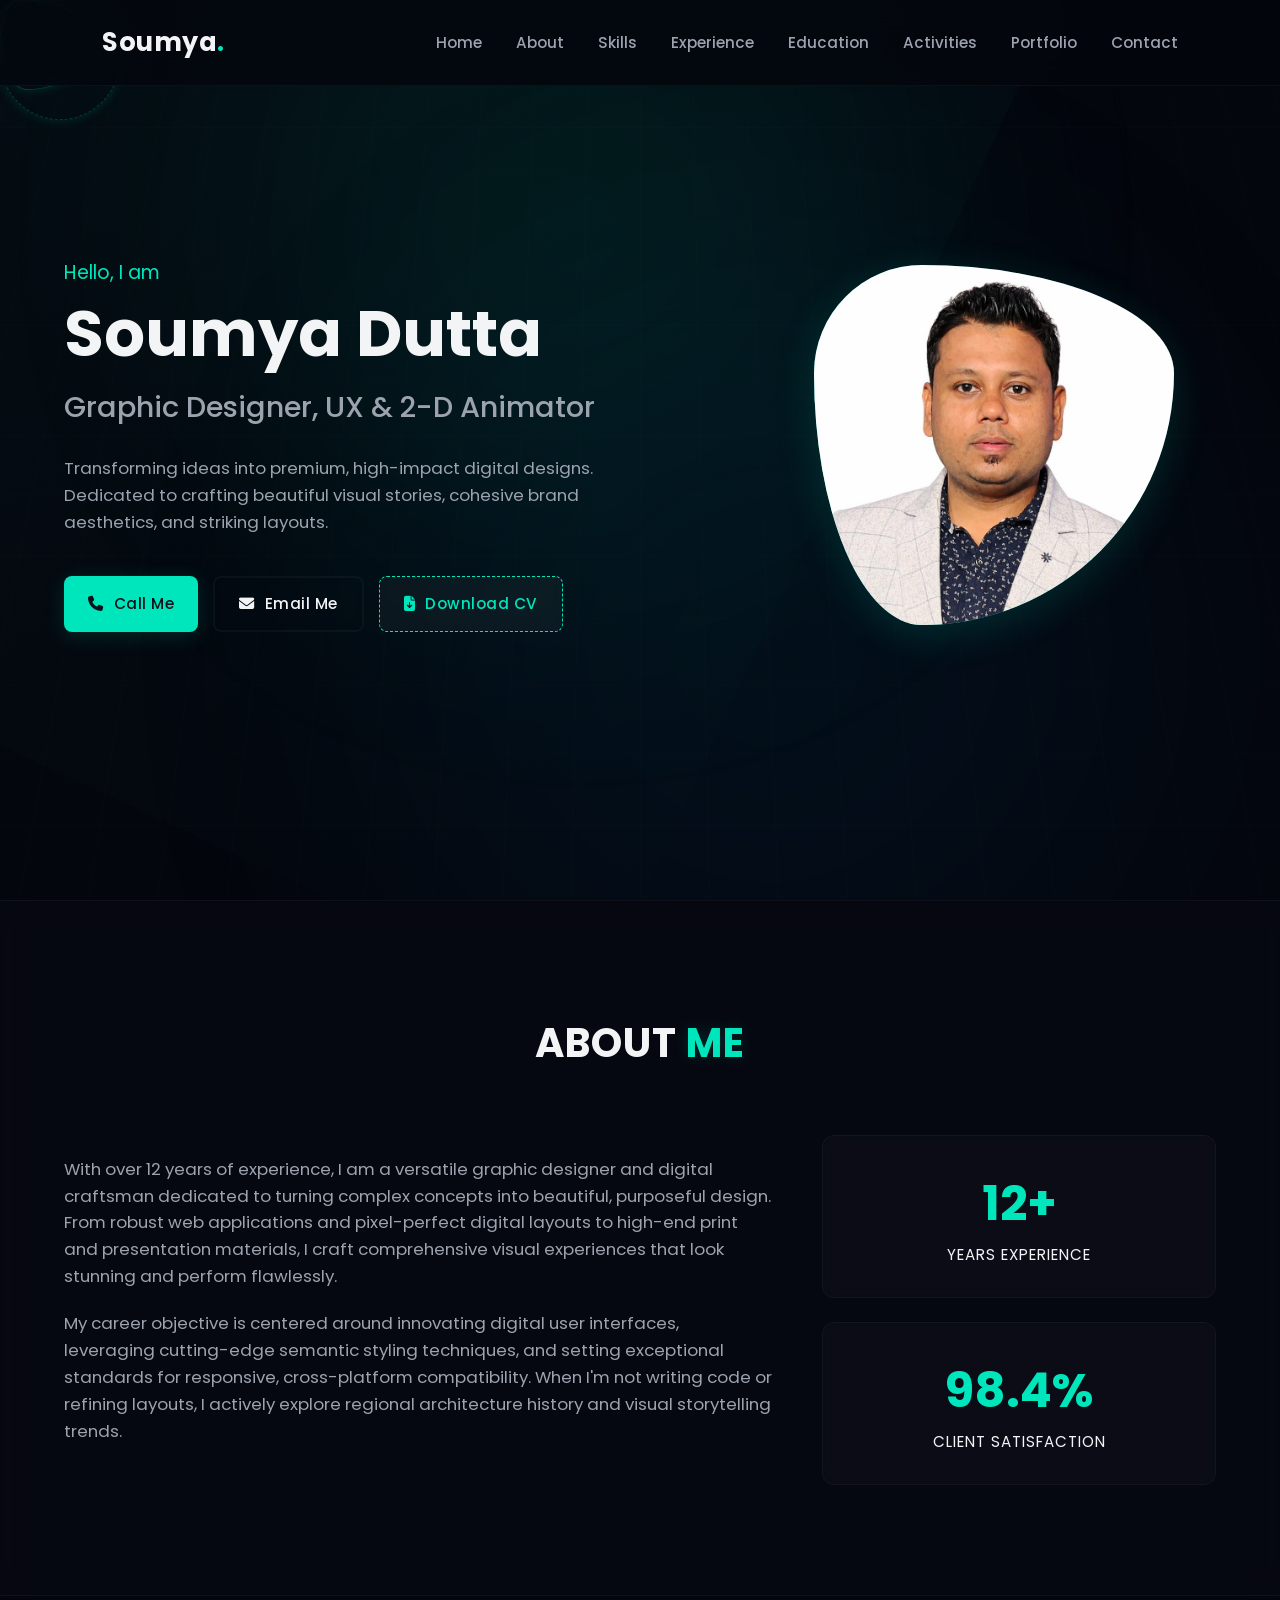
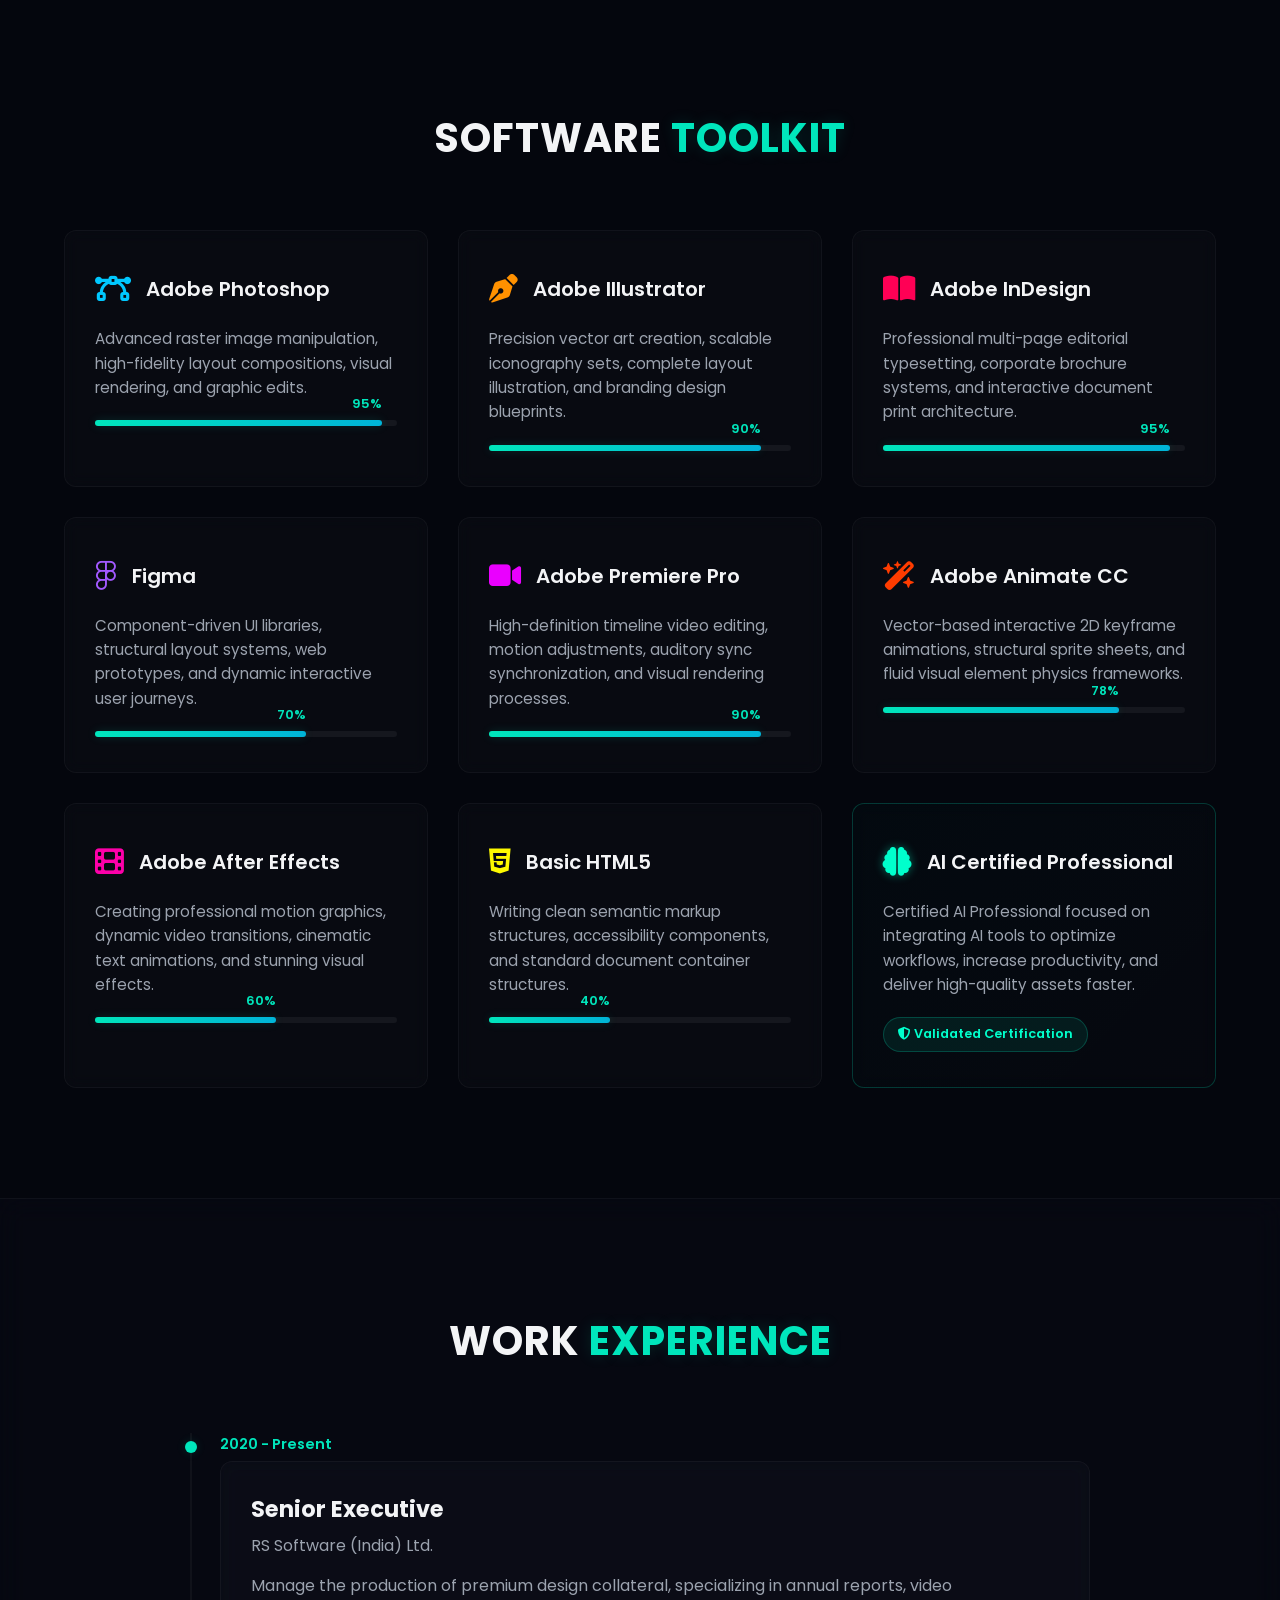
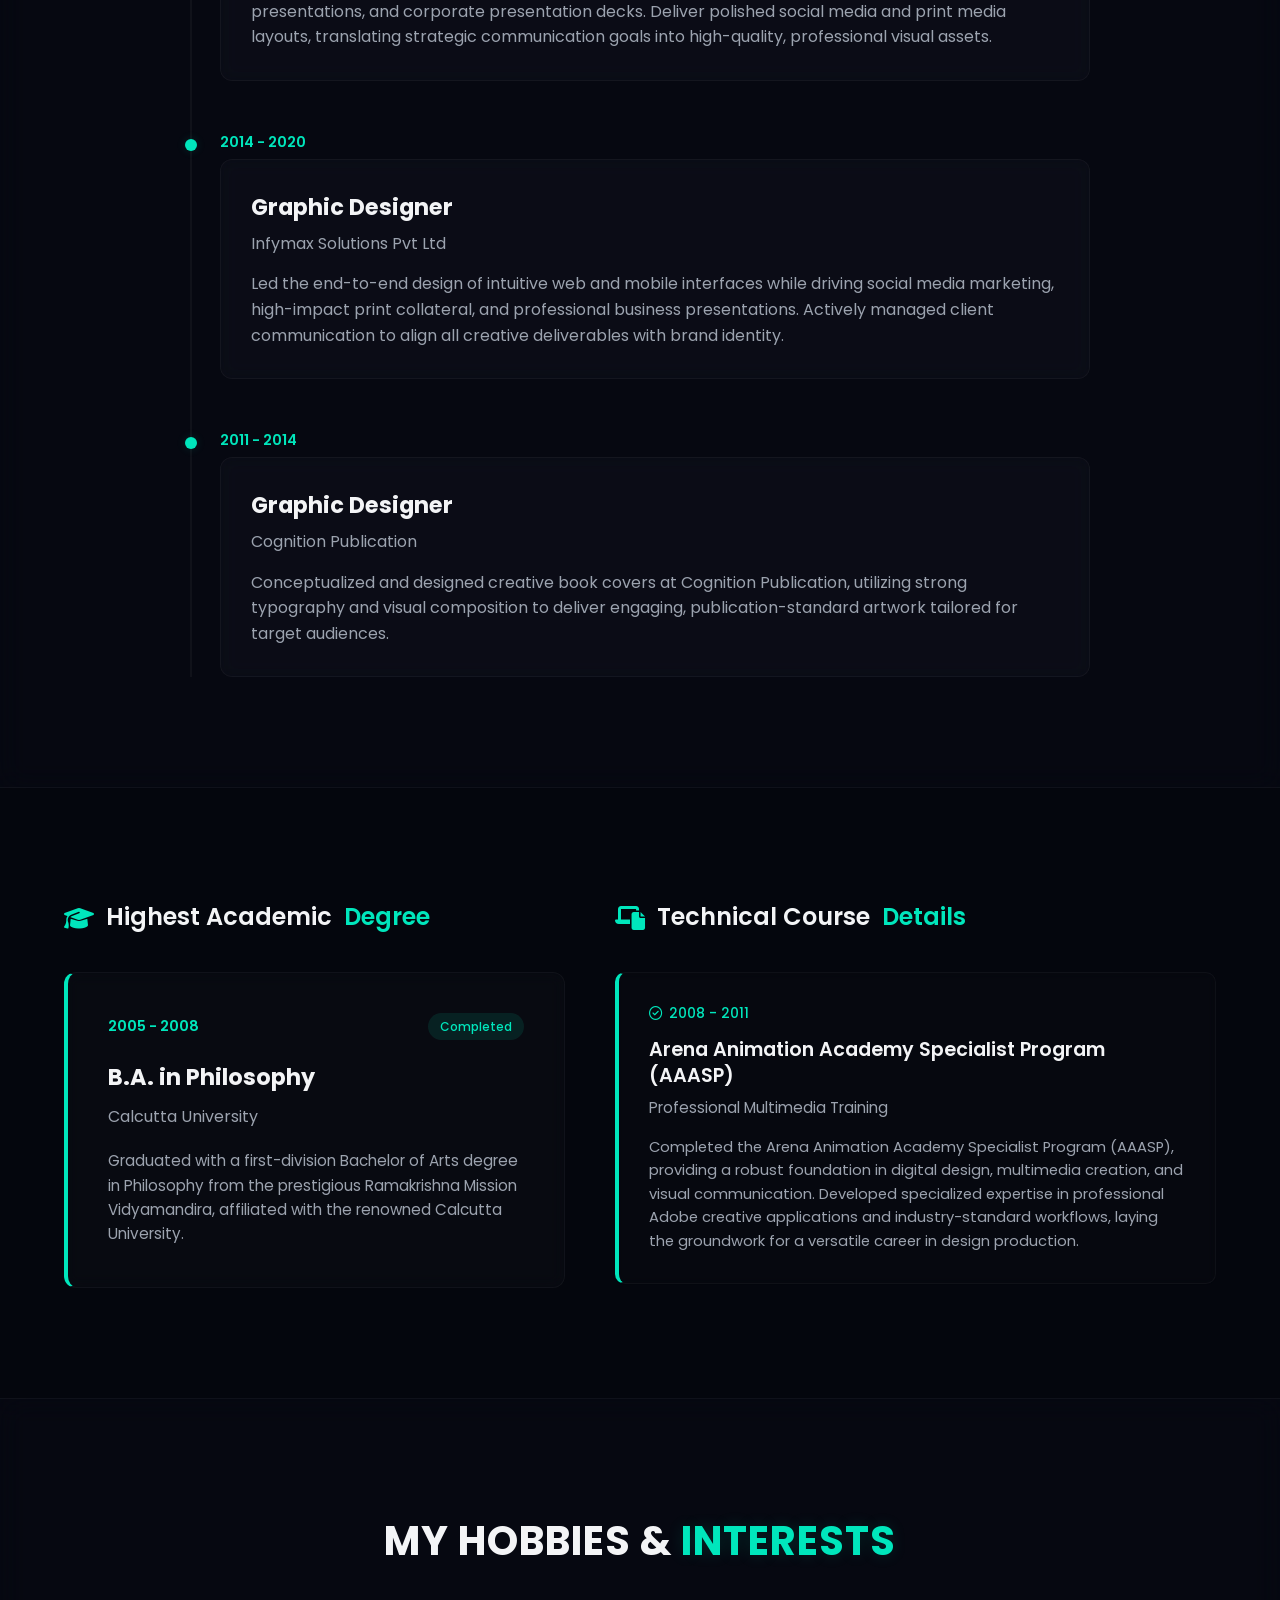
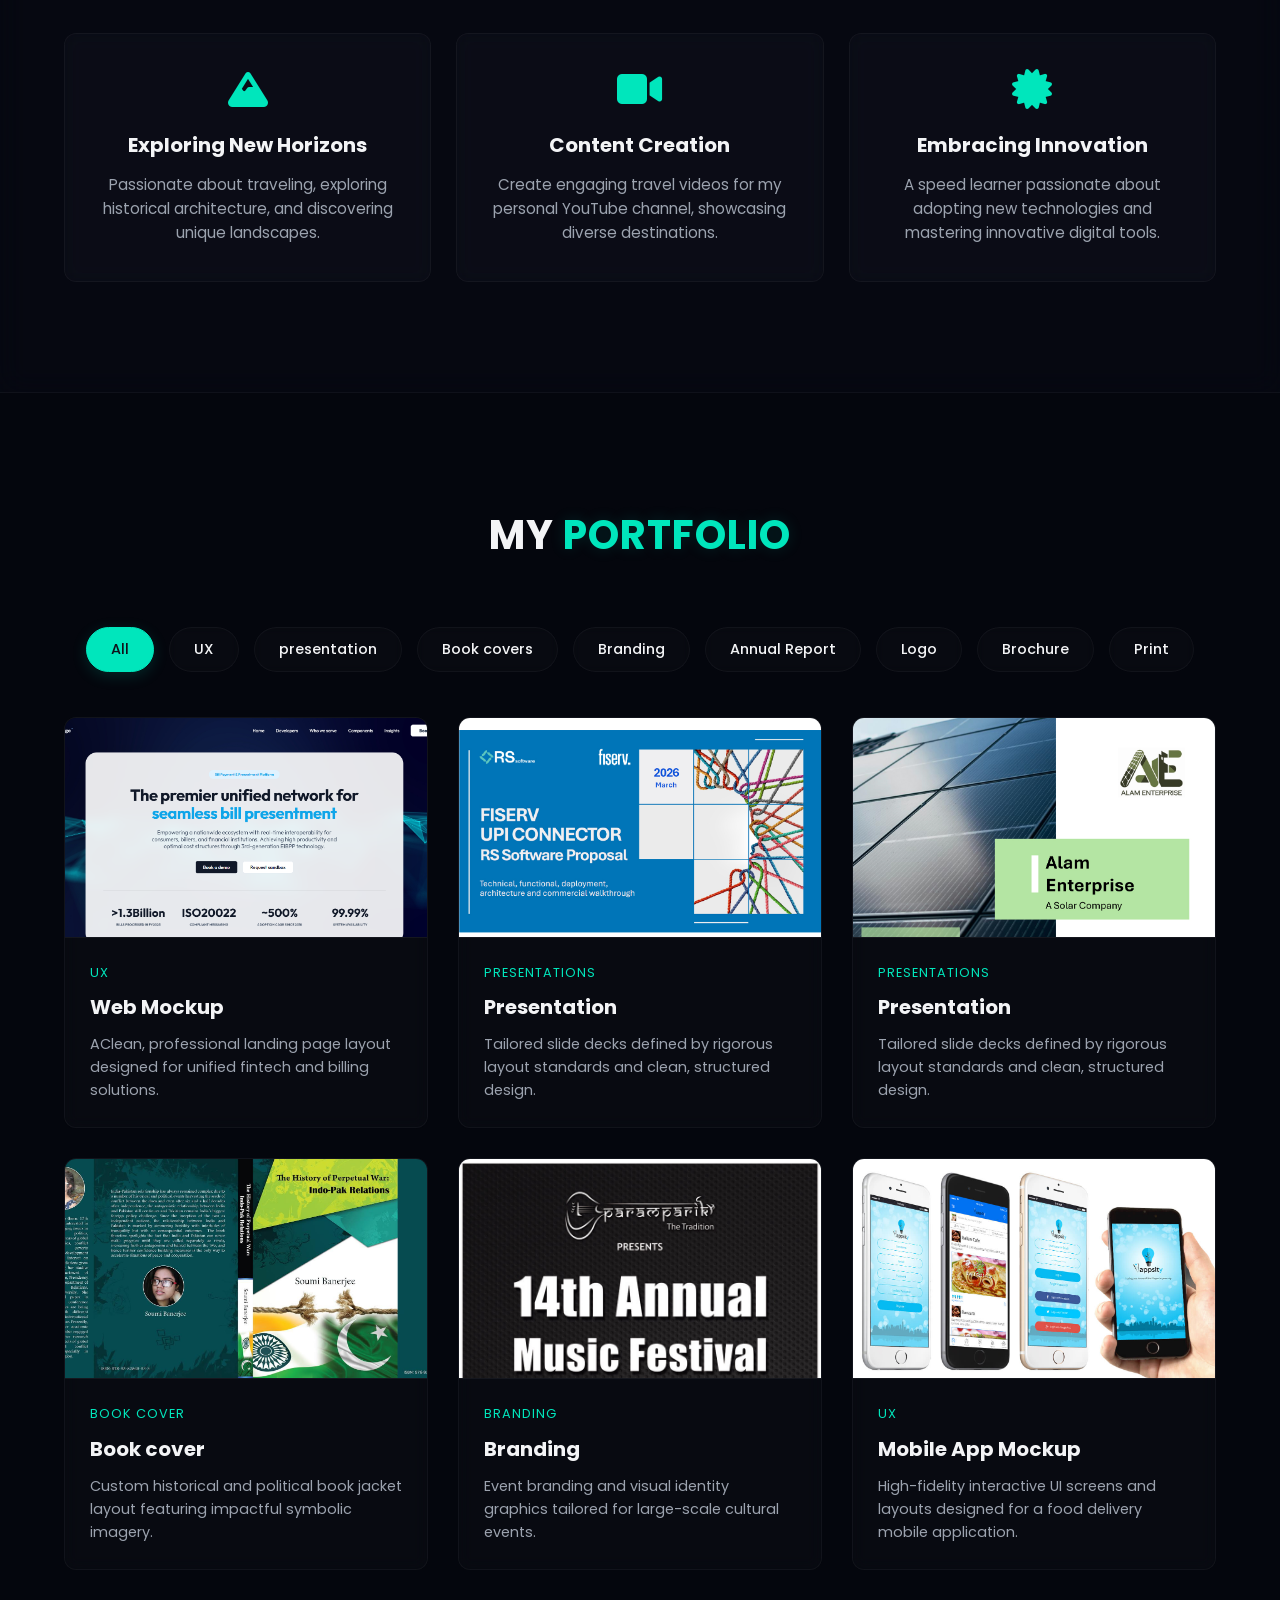
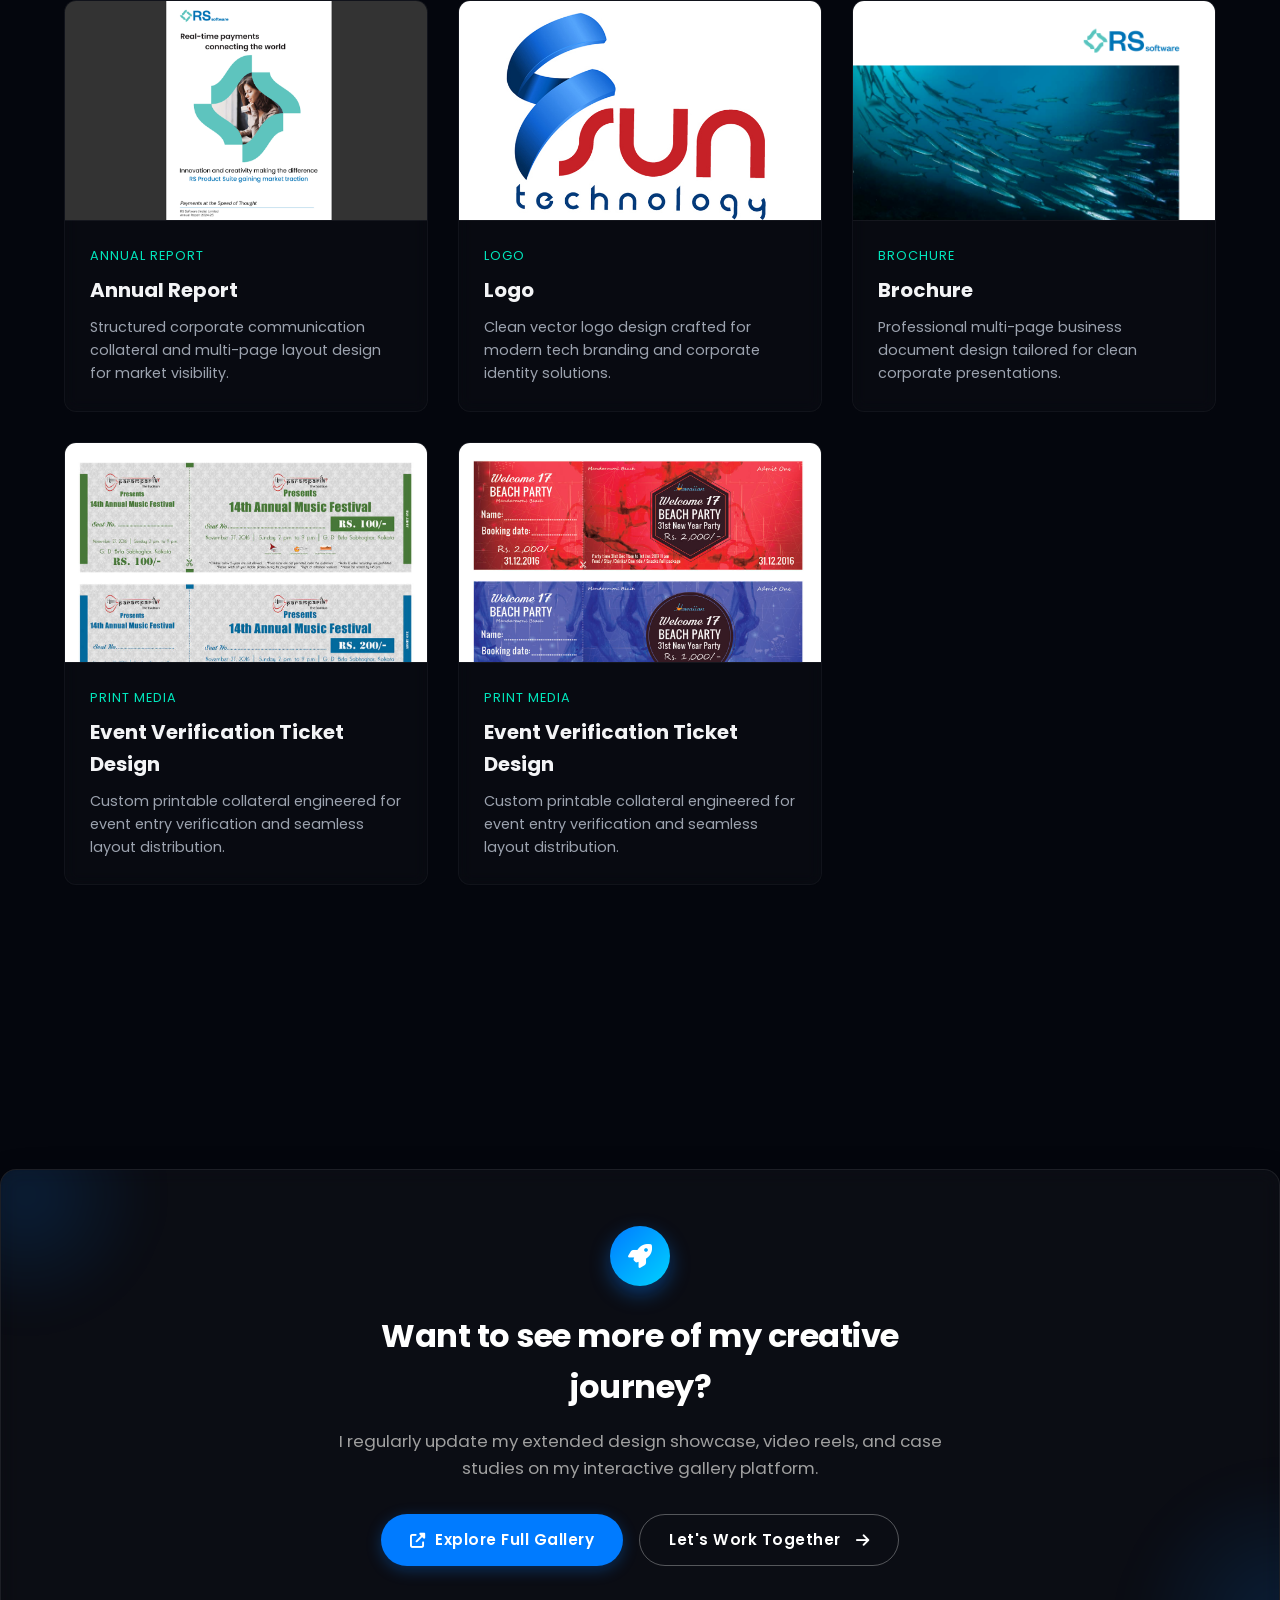
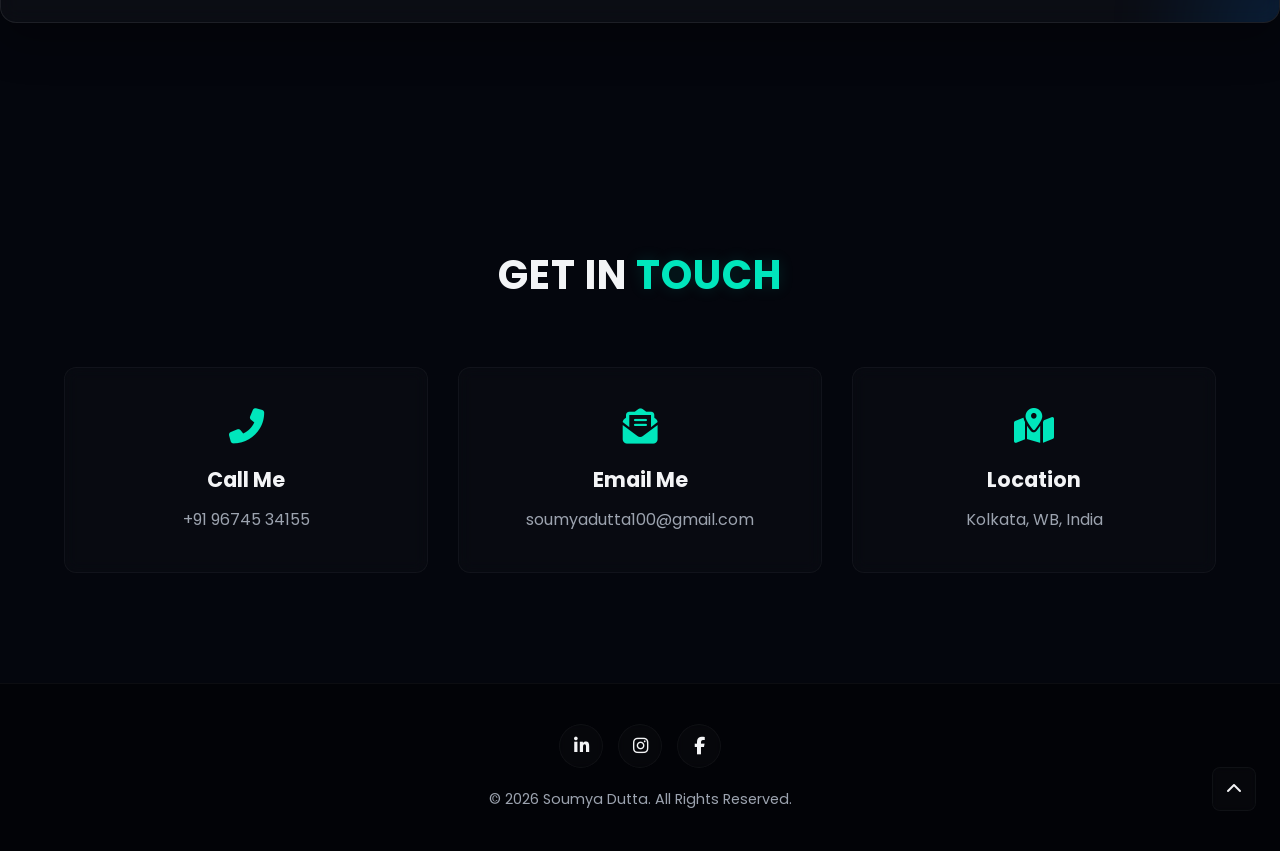
==== commit 236b1fdb: "Update print statement from 'Hello' to 'Goodbye'" ====
--- a/index.html
+++ b/index.html
@@ -416,8 +416,20 @@
                             <img src="./images/ticket-design.jpg" alt="Visual Analytics Dashboard Mockup" class="portfolio-img-element"></a>
                         </div>
                         <div class="p-info">
-                            <span>Brochure</span>
-                            <h3>Brochure</h3>
+                            <span>Print Media</span>
+                            <h3>Event Verification Ticket Design</h3>
+                            <p>Custom printable collateral engineered for event entry verification and seamless layout distribution.</p>
+                        </div>
+                    </div>
+                </div>
+                                <div class="portfolio-item p-print">
+                    <div class="p-card">
+                        <div class="p-img-box"><a href="./images/ticket-design-2.jpg" target="_blank">
+                            <img src="./images/ticket-design-2.jpg" alt="Visual Analytics Dashboard Mockup" class="portfolio-img-element"></a>
+                        </div>
+                        <div class="p-info">
+                            <span>Print Media</span>
+                            <h3>Event Verification Ticket Design</h3>
                             <p>Custom printable collateral engineered for event entry verification and seamless layout distribution.</p>
                         </div>
                     </div>
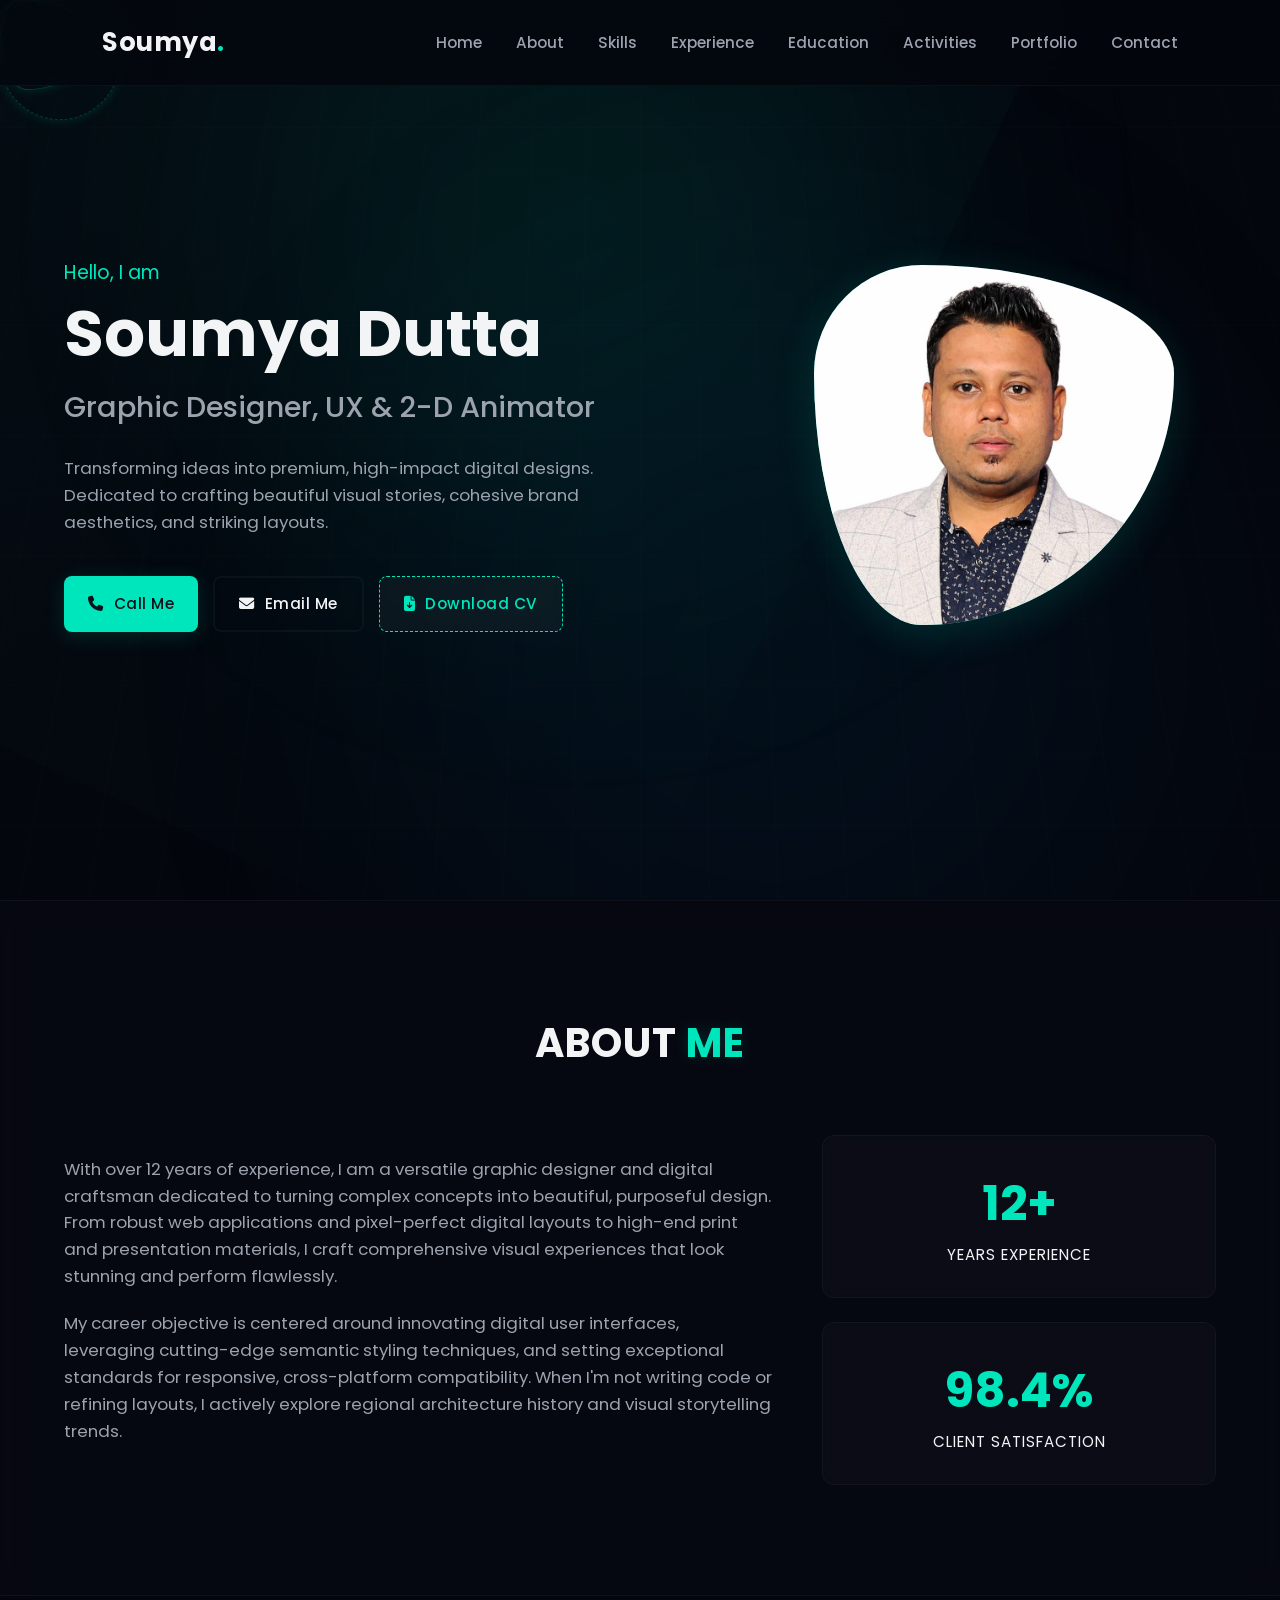
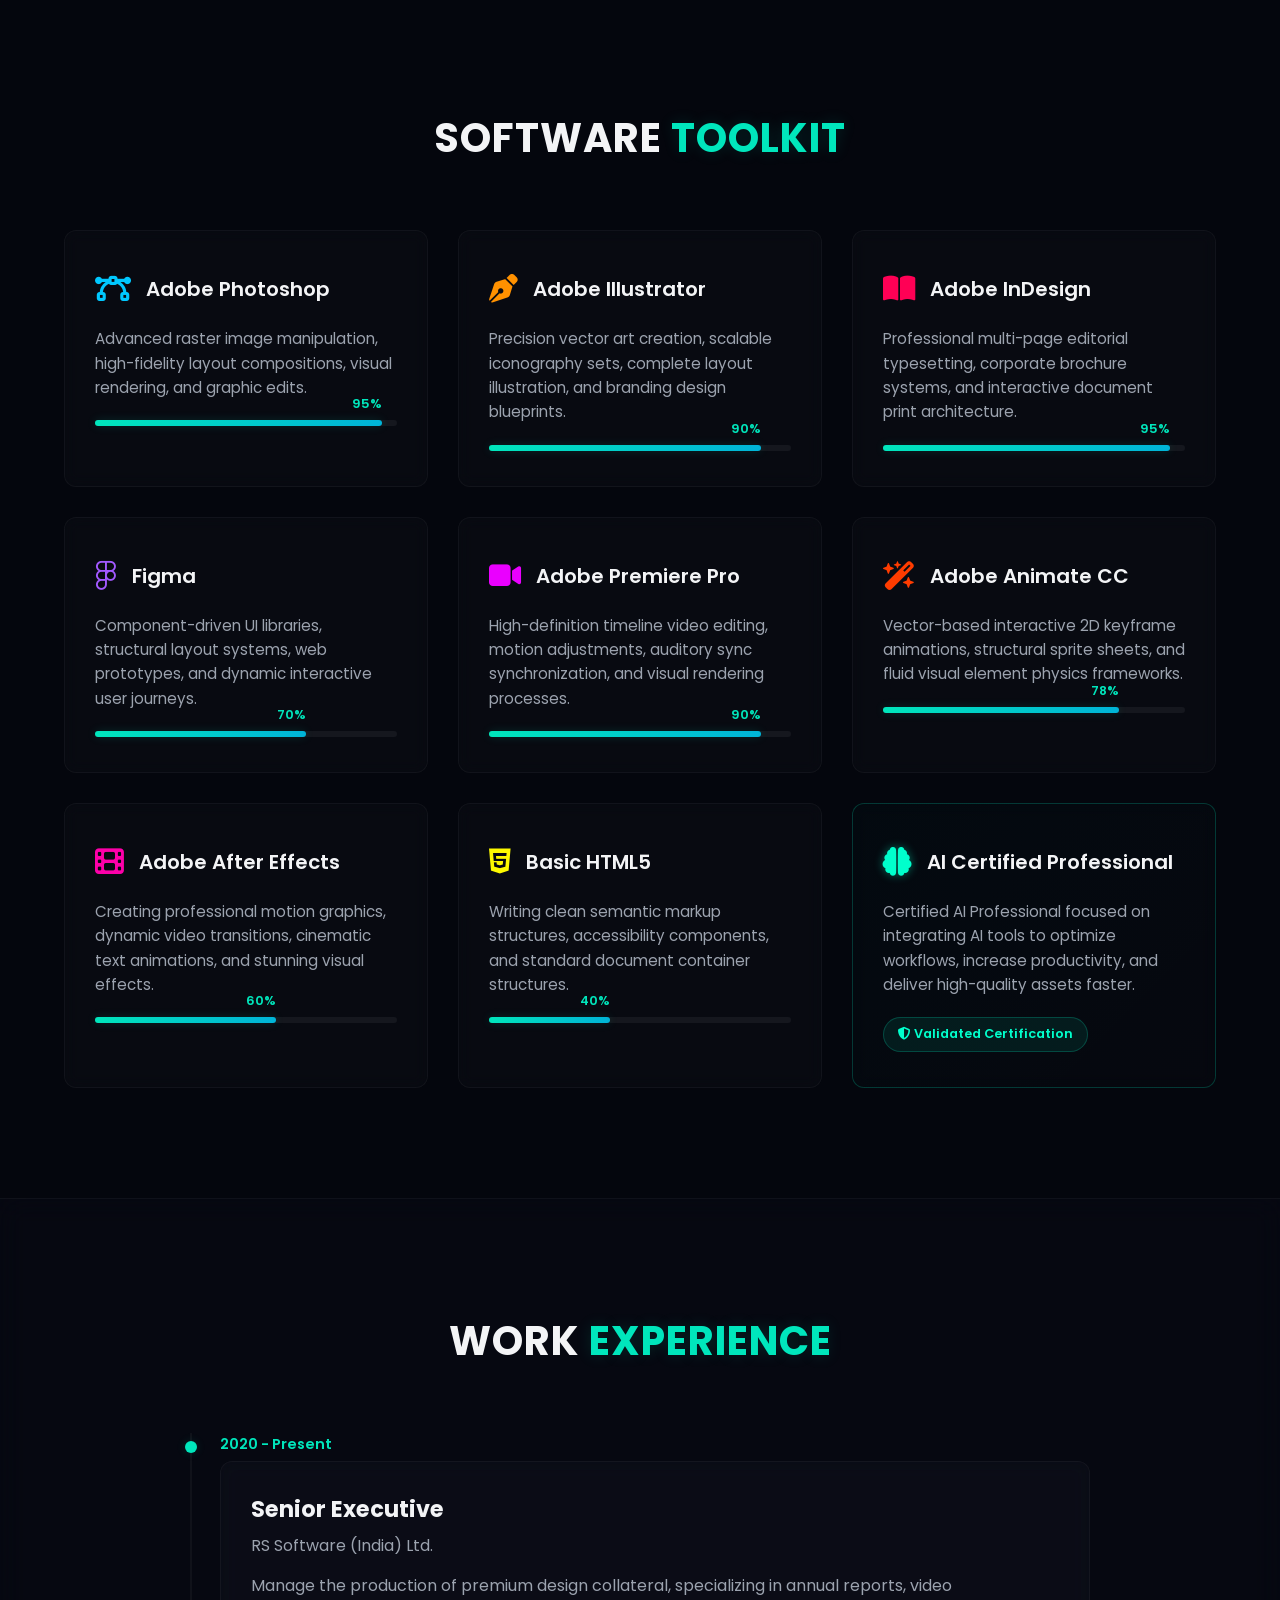
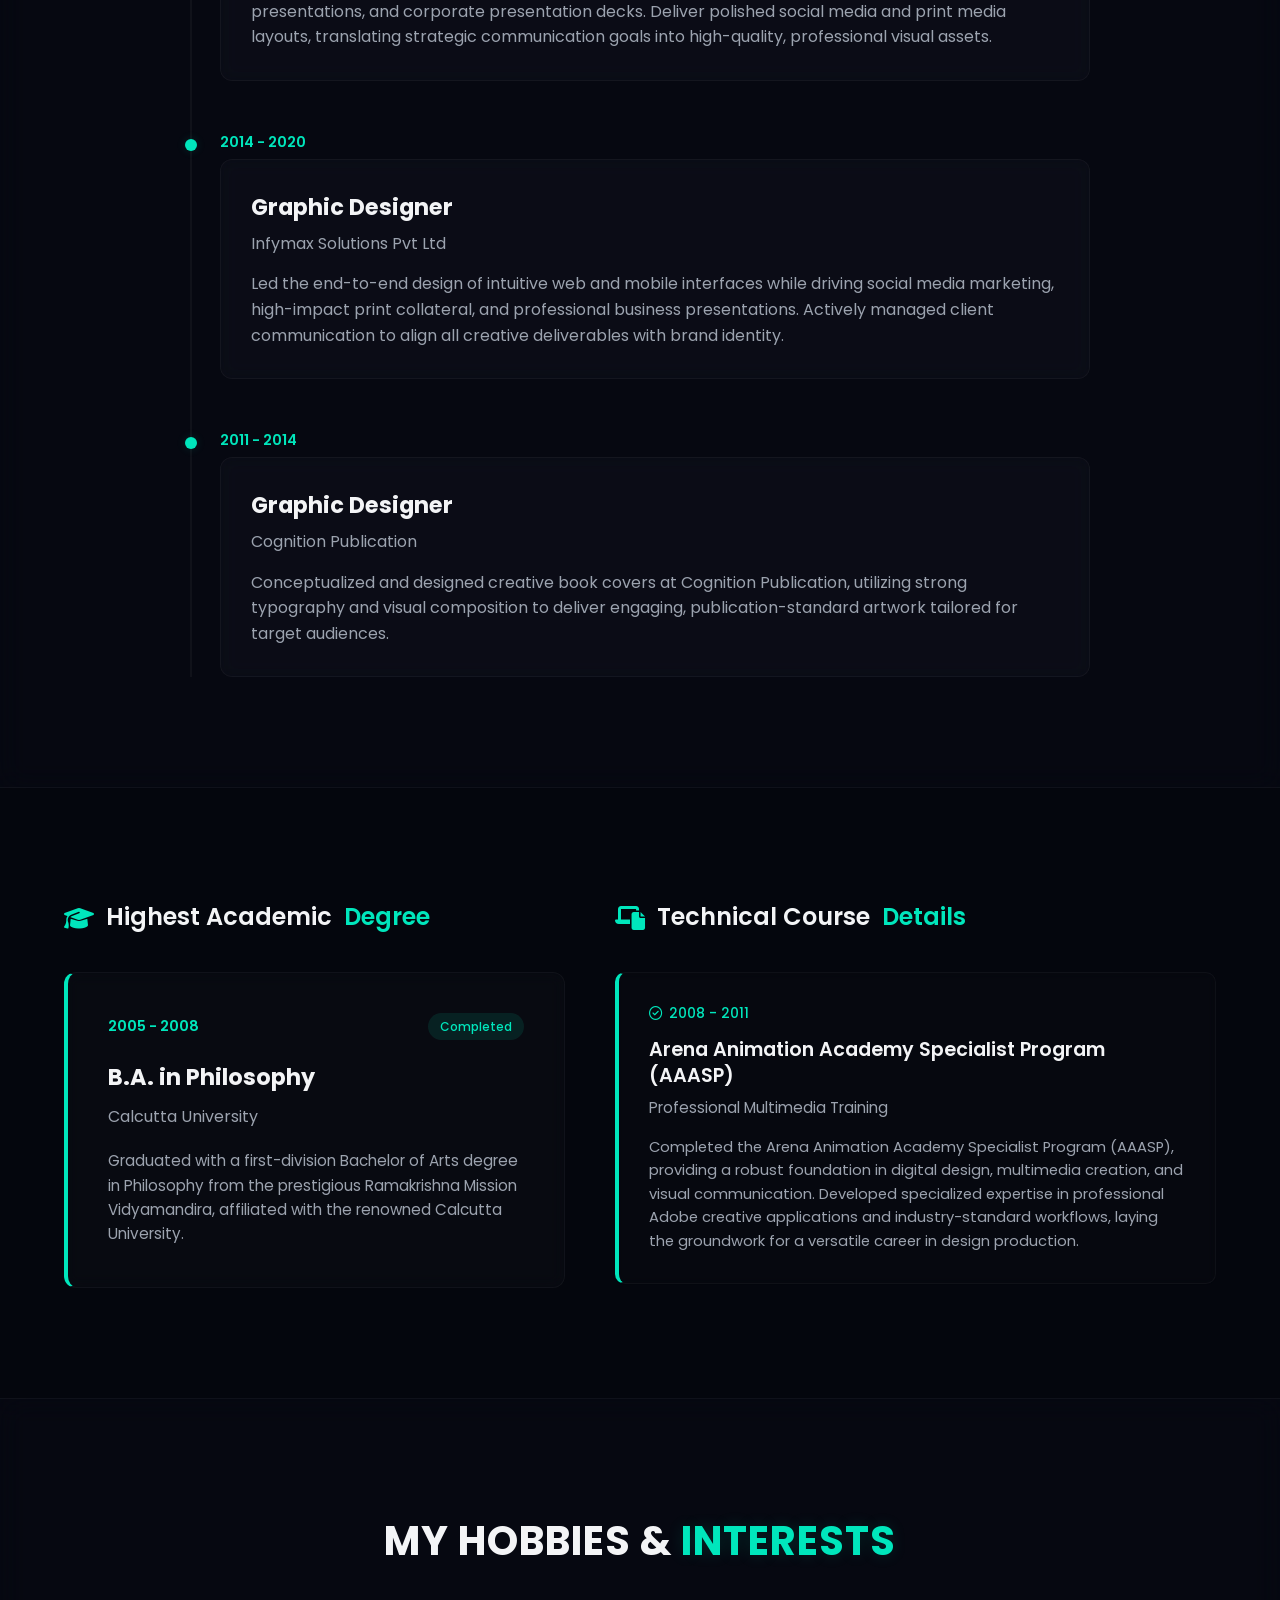
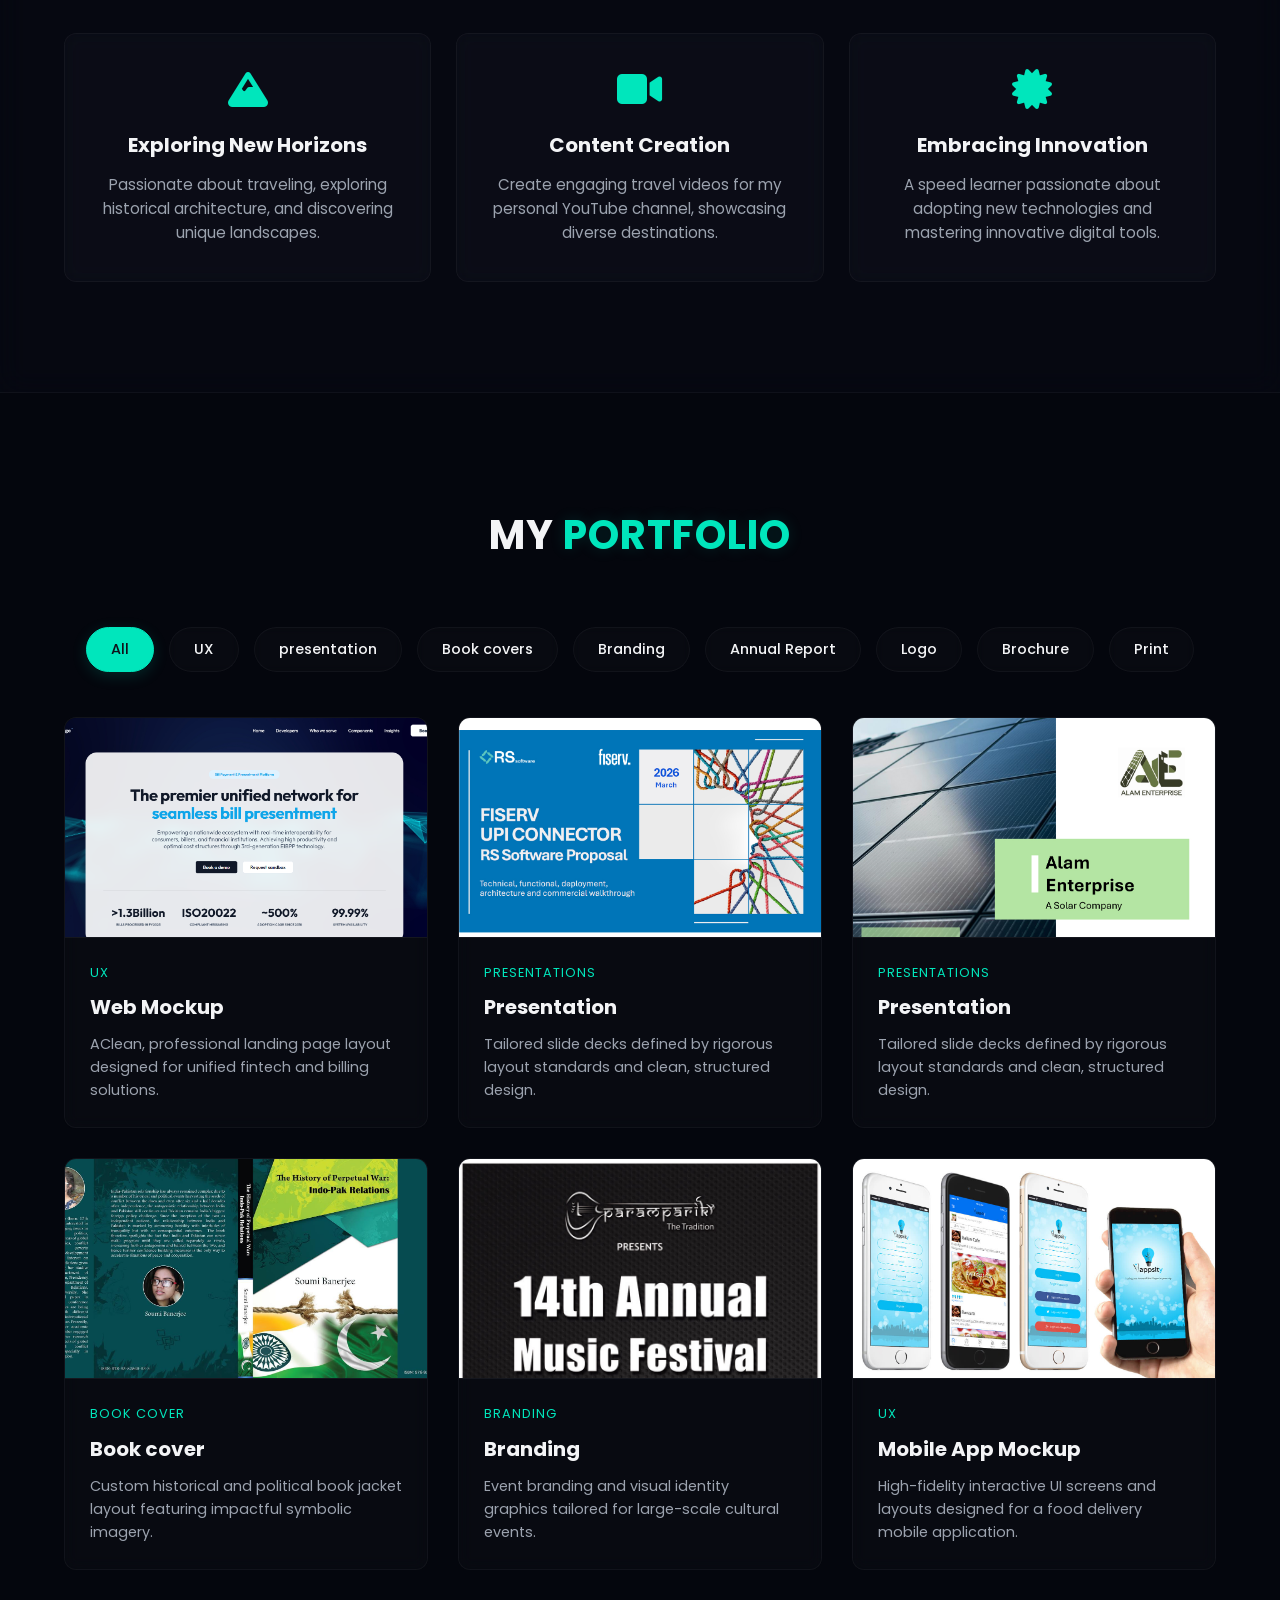
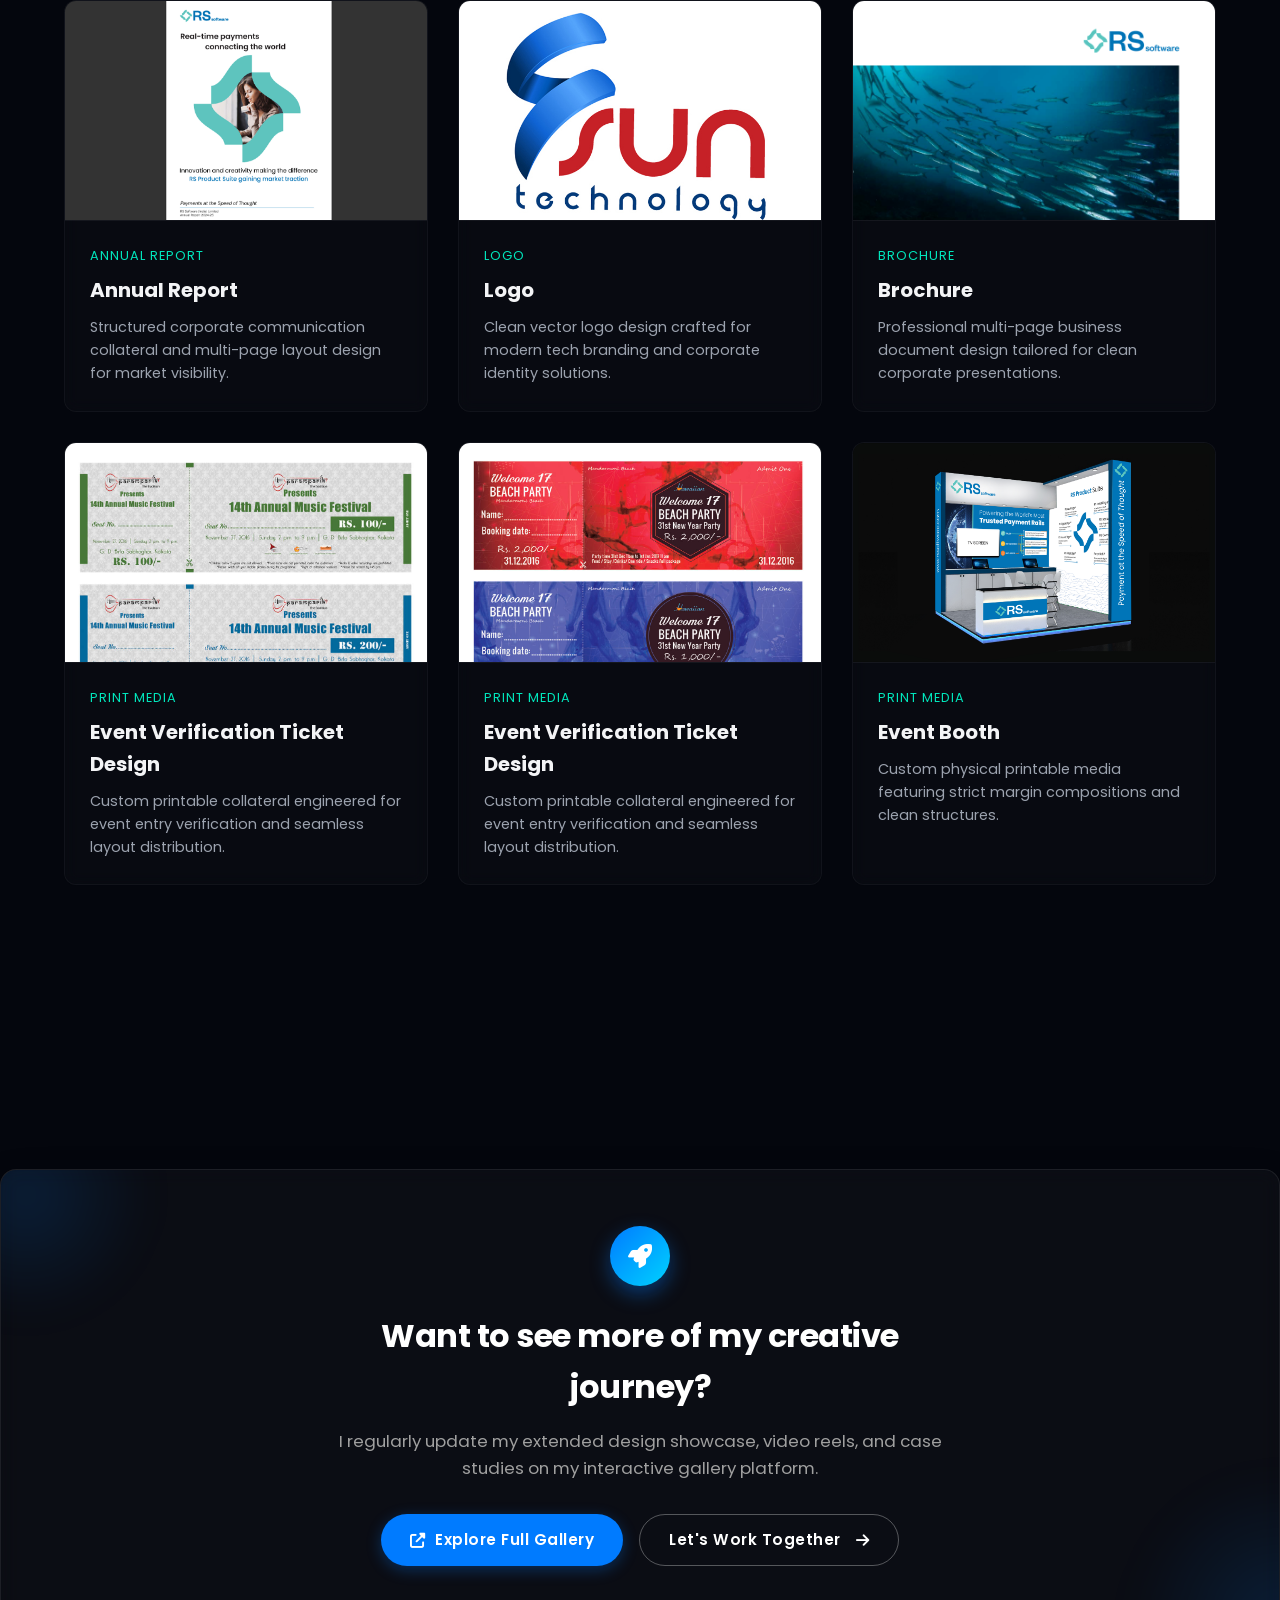
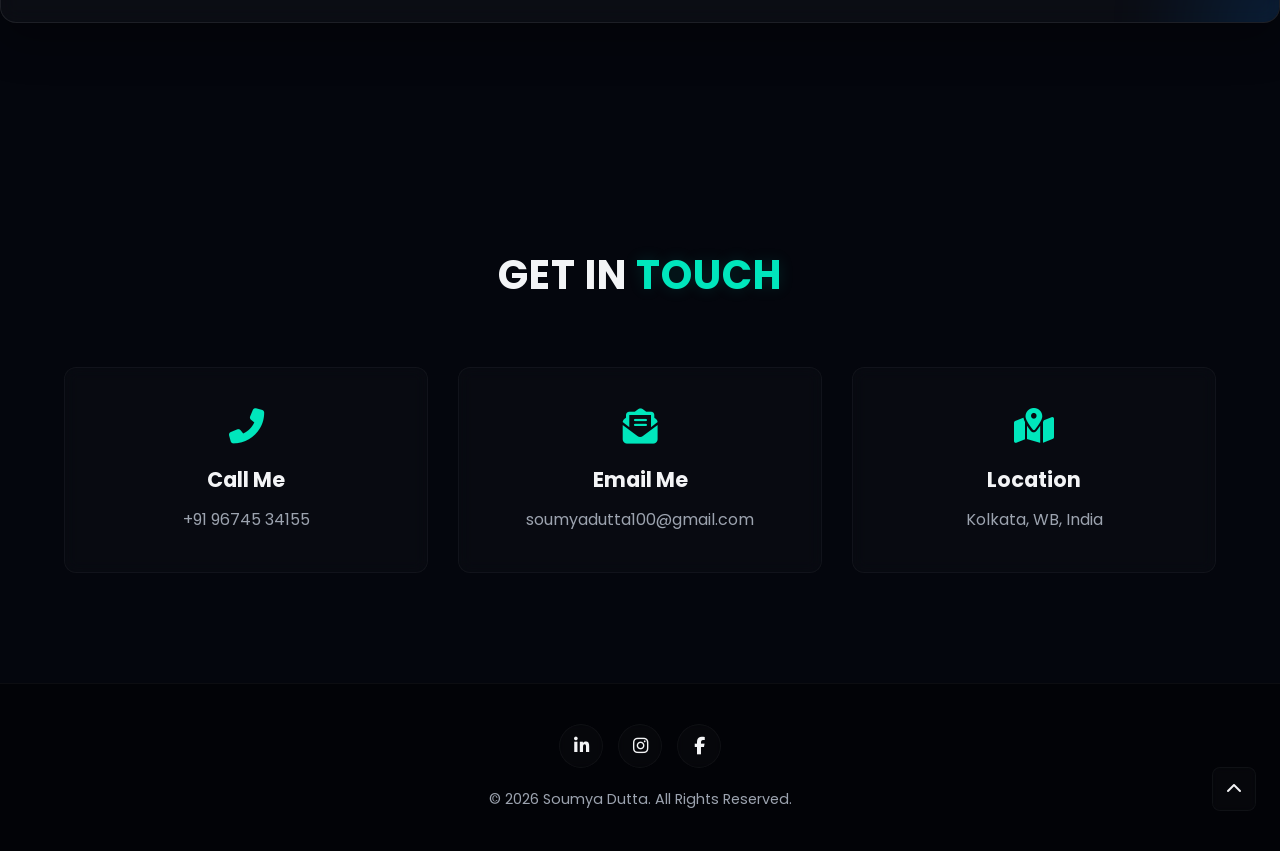
==== commit 5d9dedcf: "Update index.html" ====
--- a/index.html
+++ b/index.html
@@ -422,7 +422,7 @@
                         </div>
                     </div>
                 </div>
-                                <div class="portfolio-item p-print">
+                <div class="portfolio-item p-print">
                     <div class="p-card">
                         <div class="p-img-box"><a href="./images/ticket-design-2.jpg" target="_blank">
                             <img src="./images/ticket-design-2.jpg" alt="Visual Analytics Dashboard Mockup" class="portfolio-img-element"></a>
@@ -431,6 +431,18 @@
                             <span>Print Media</span>
                             <h3>Event Verification Ticket Design</h3>
                             <p>Custom printable collateral engineered for event entry verification and seamless layout distribution.</p>
+                        </div>
+                    </div>
+                </div>
+                <div class="portfolio-item p-print">
+                    <div class="p-card">
+                        <div class="p-img-box"><a href="./images/booth_design.jpg" target="_blank">
+                            <img src="./images/booth_design.jpg" alt="Visual Analytics Dashboard Mockup" class="portfolio-img-element"></a>
+                        </div>
+                        <div class="p-info">
+                            <span>Print Media</span>
+                            <h3>Event Booth</h3>
+                            <p>Custom physical printable media featuring strict margin compositions and clean structures.</p>
                         </div>
                     </div>
                 </div>
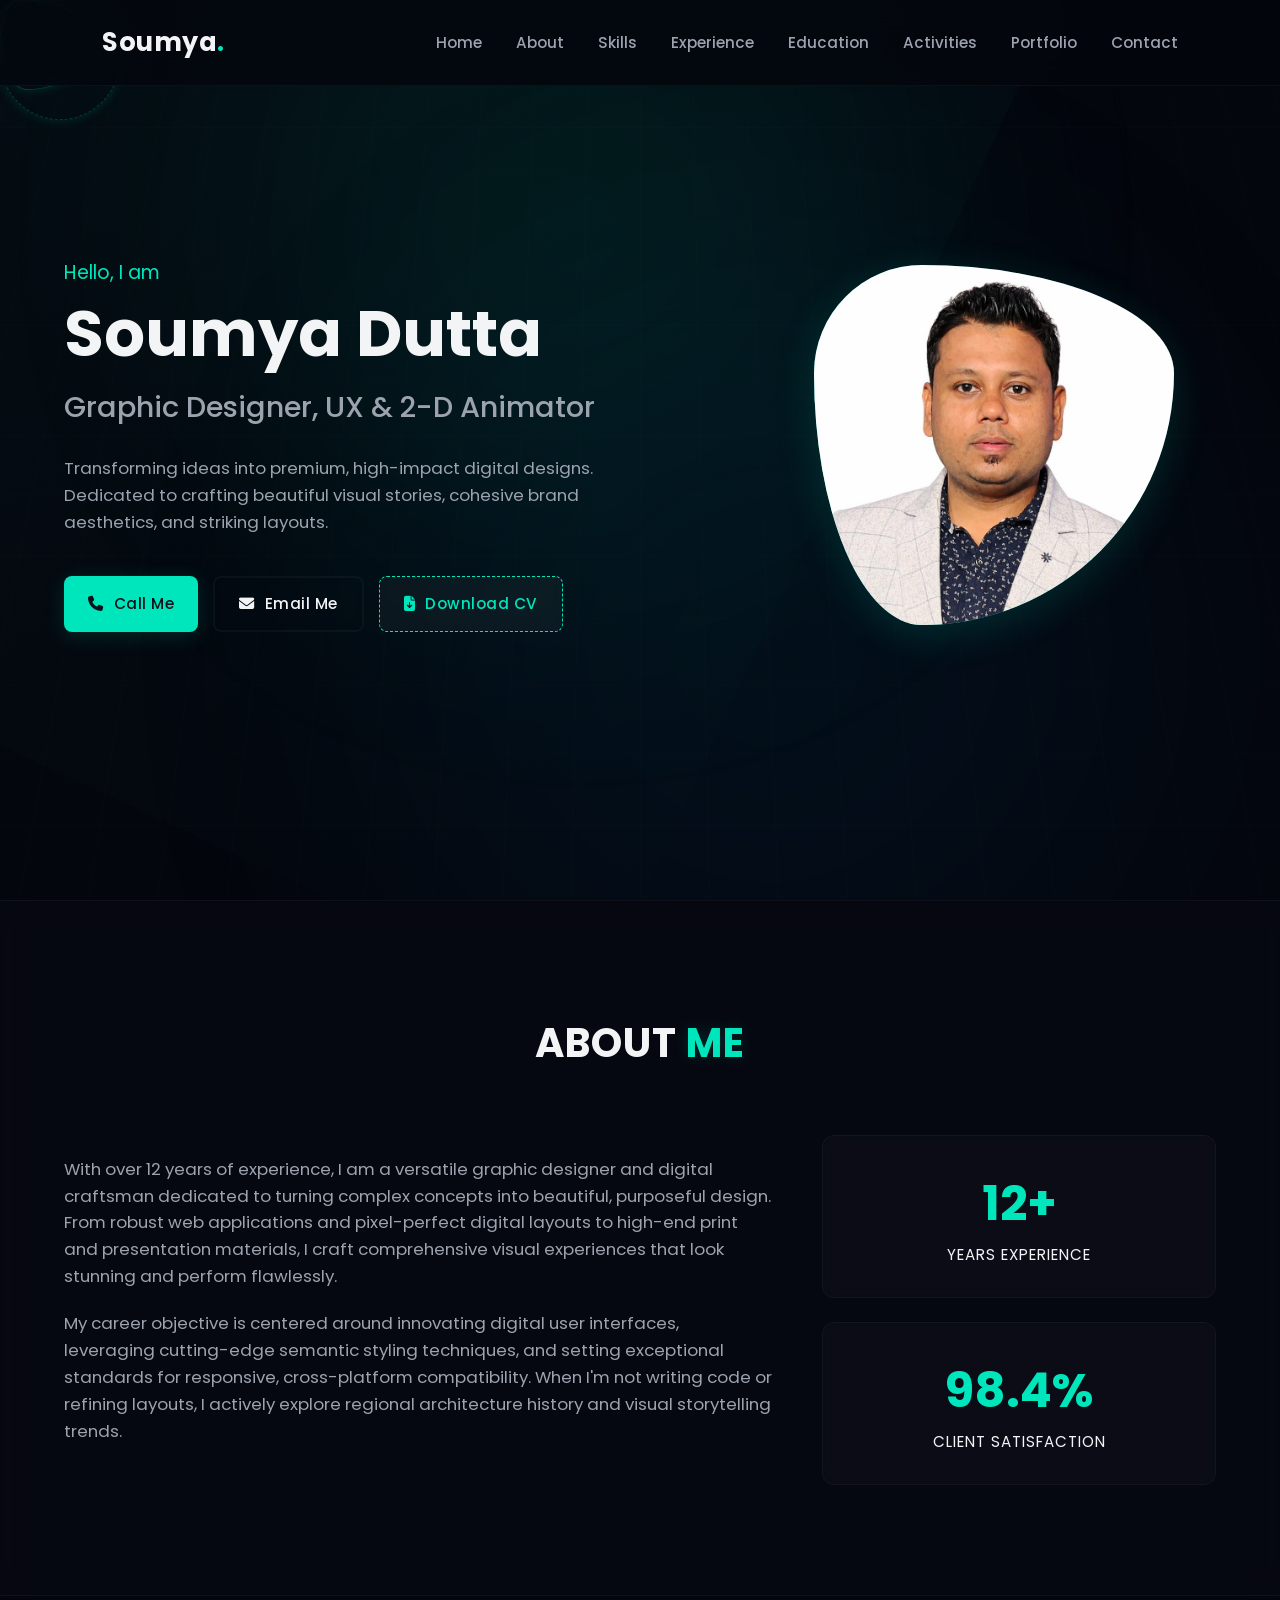
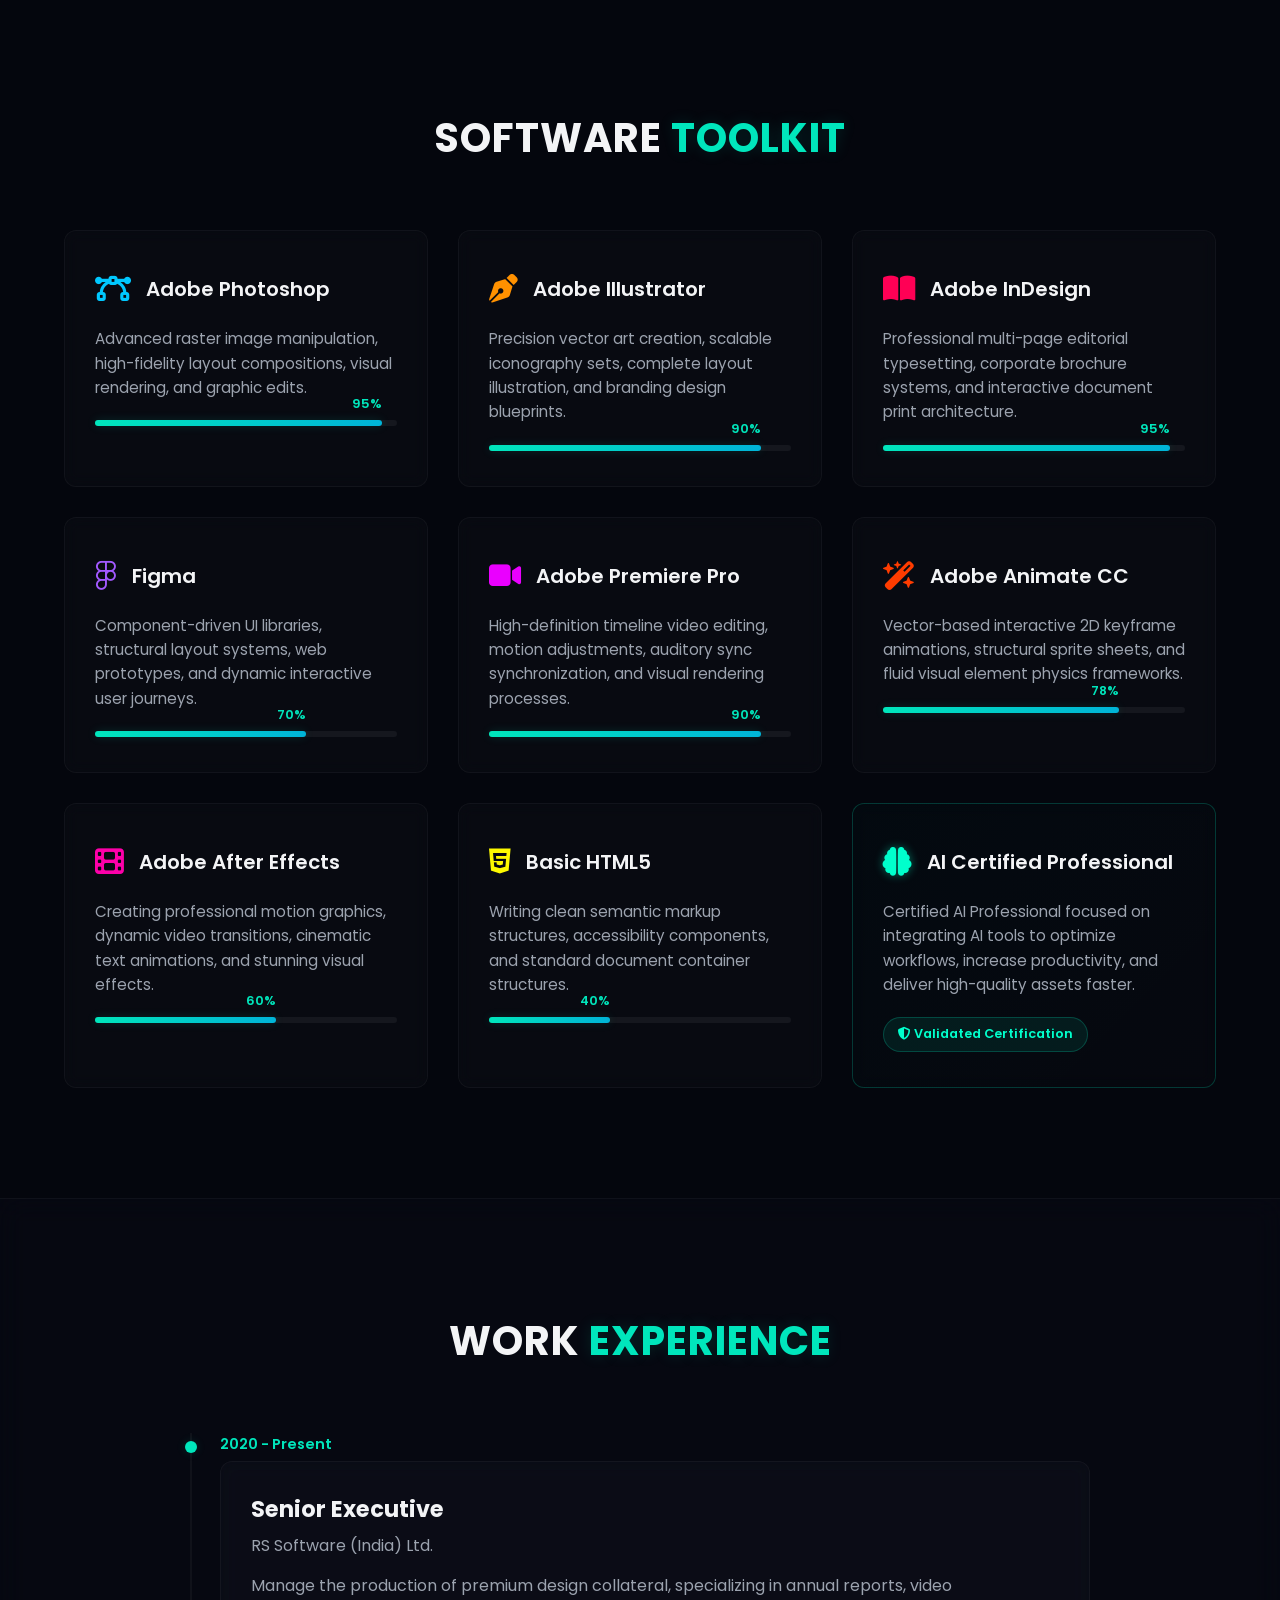
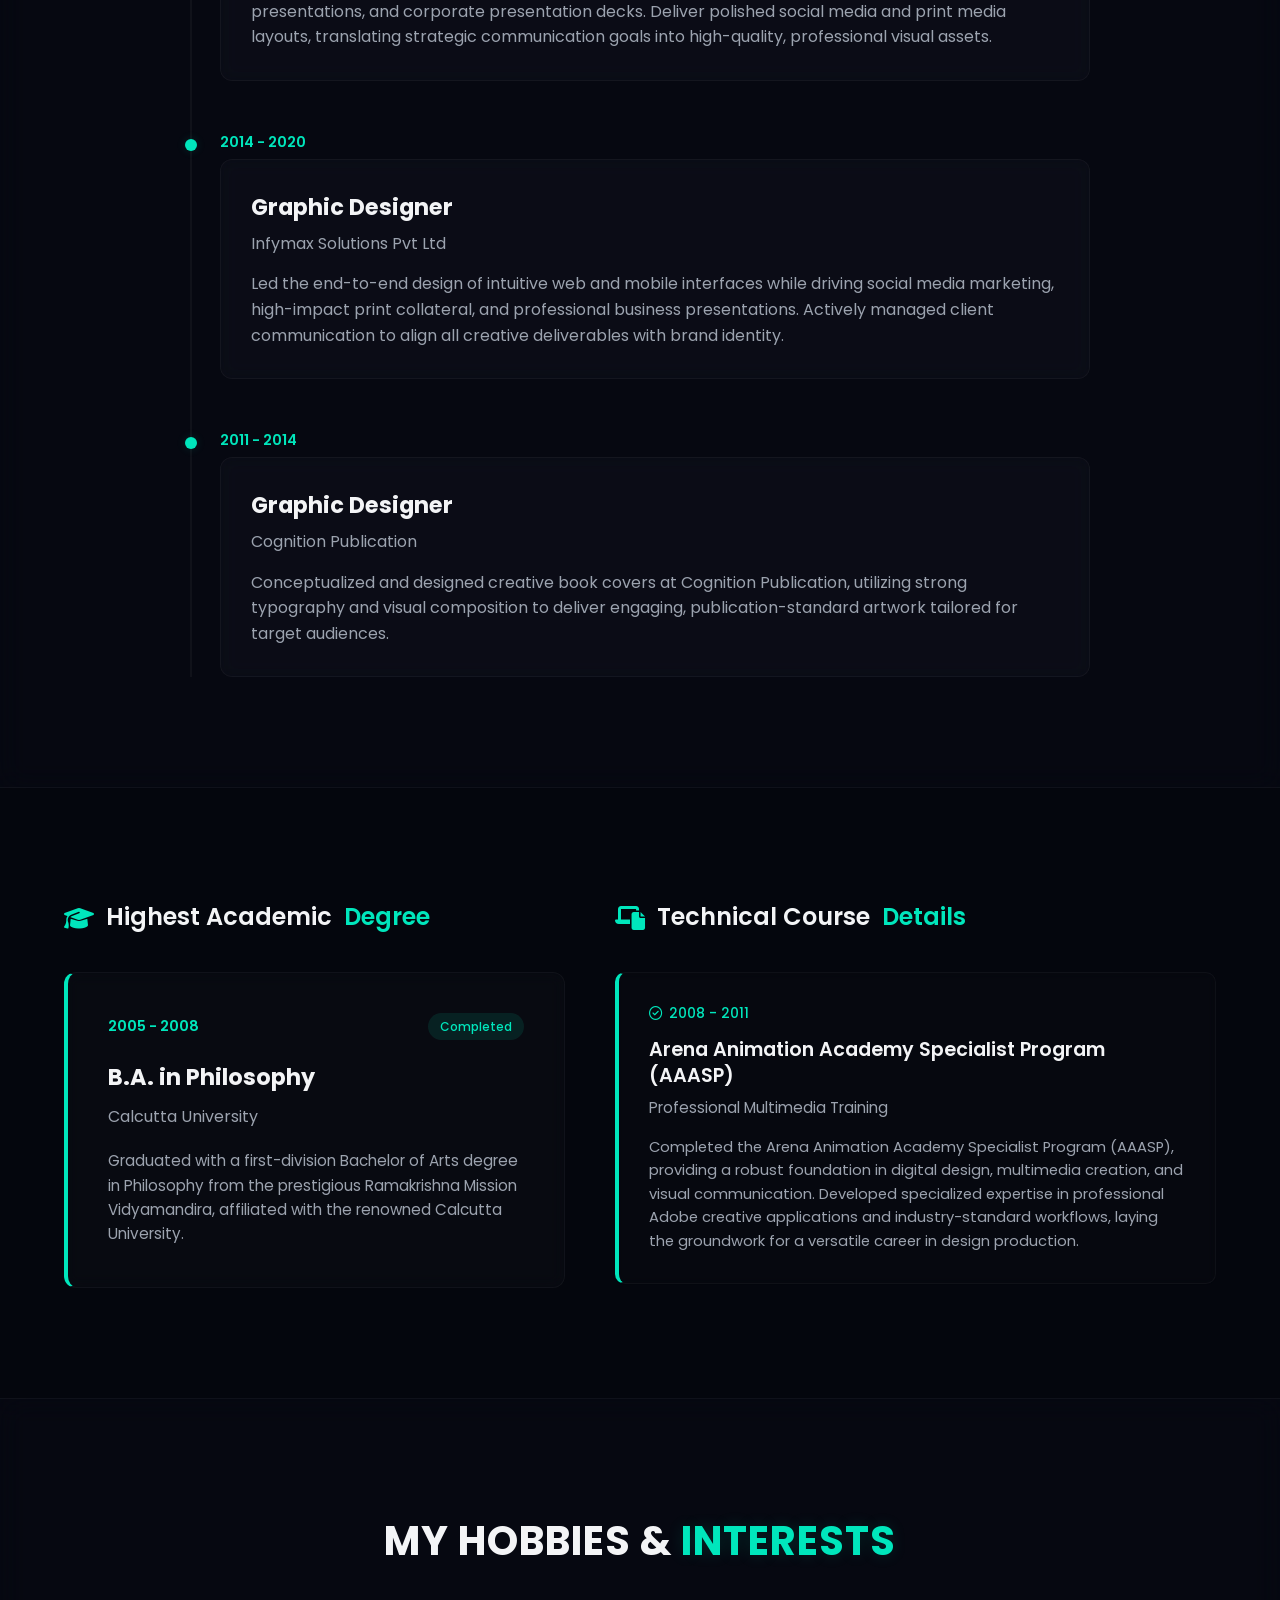
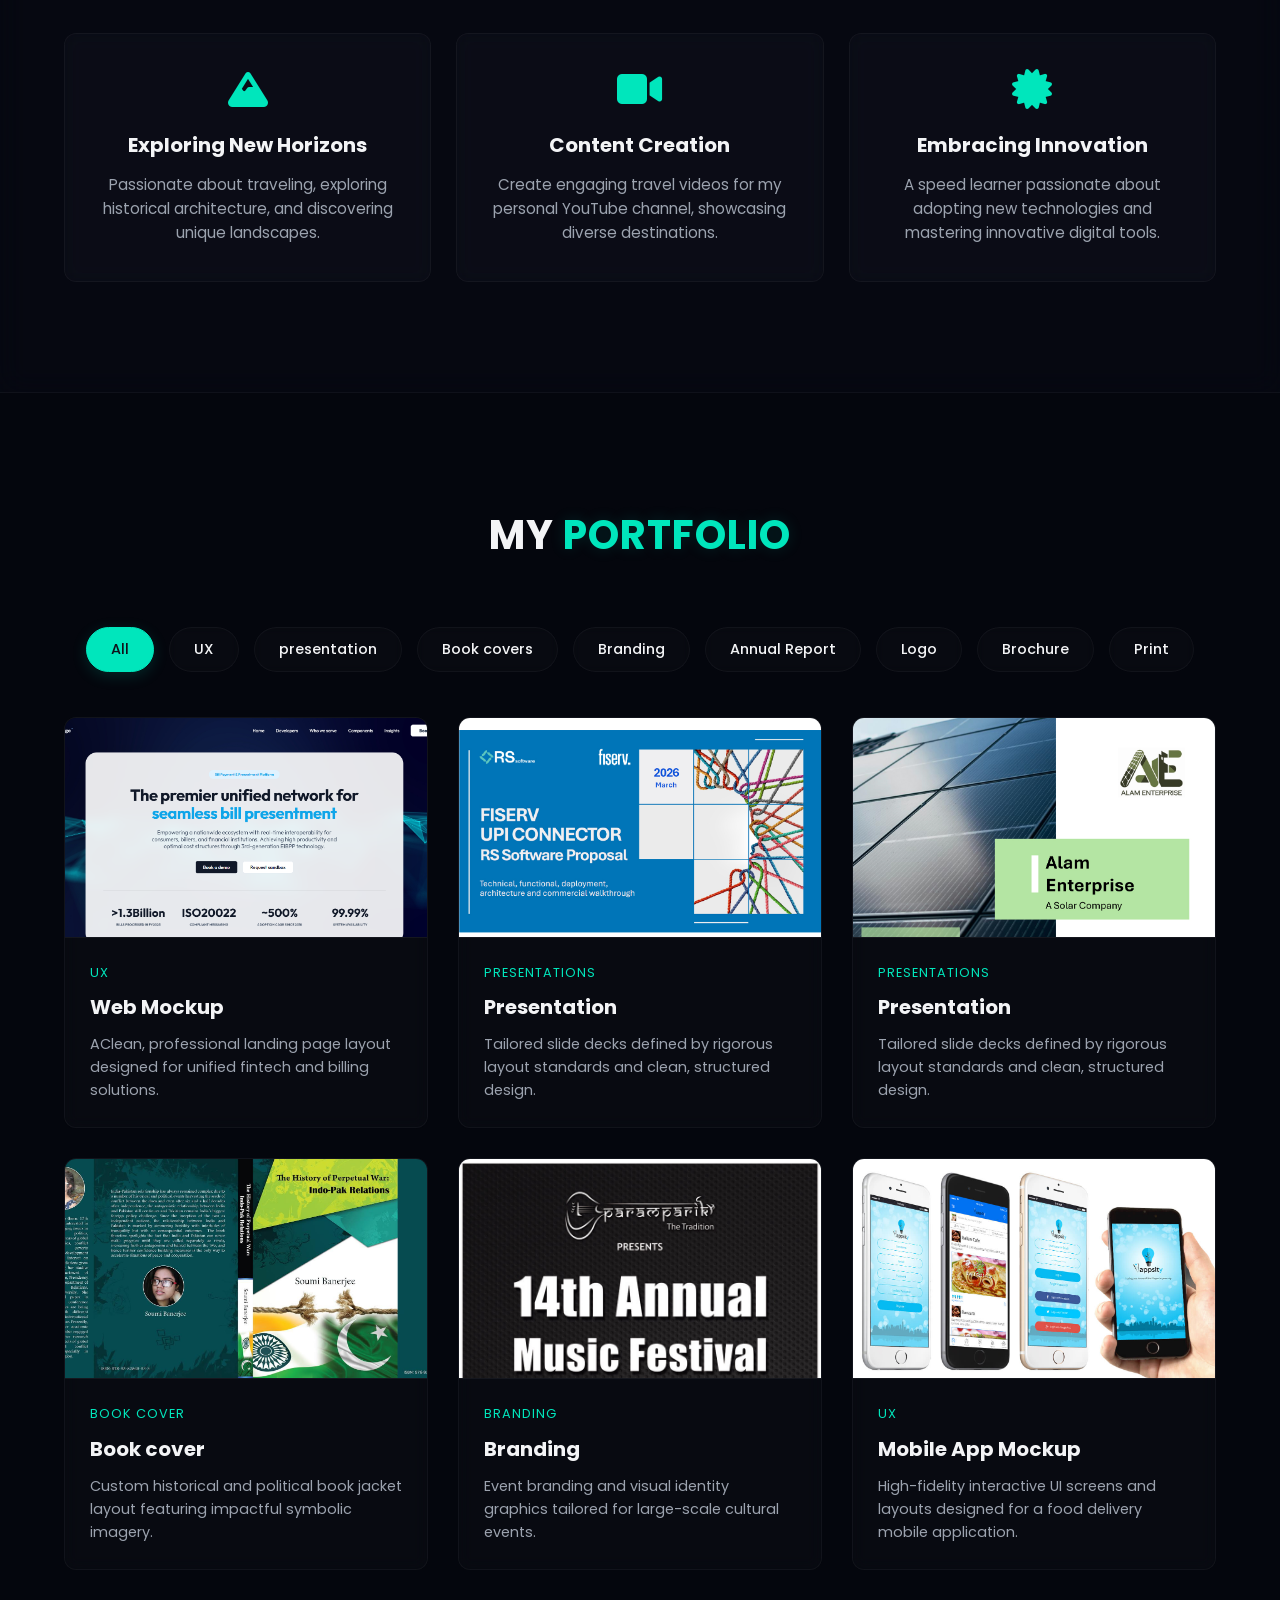
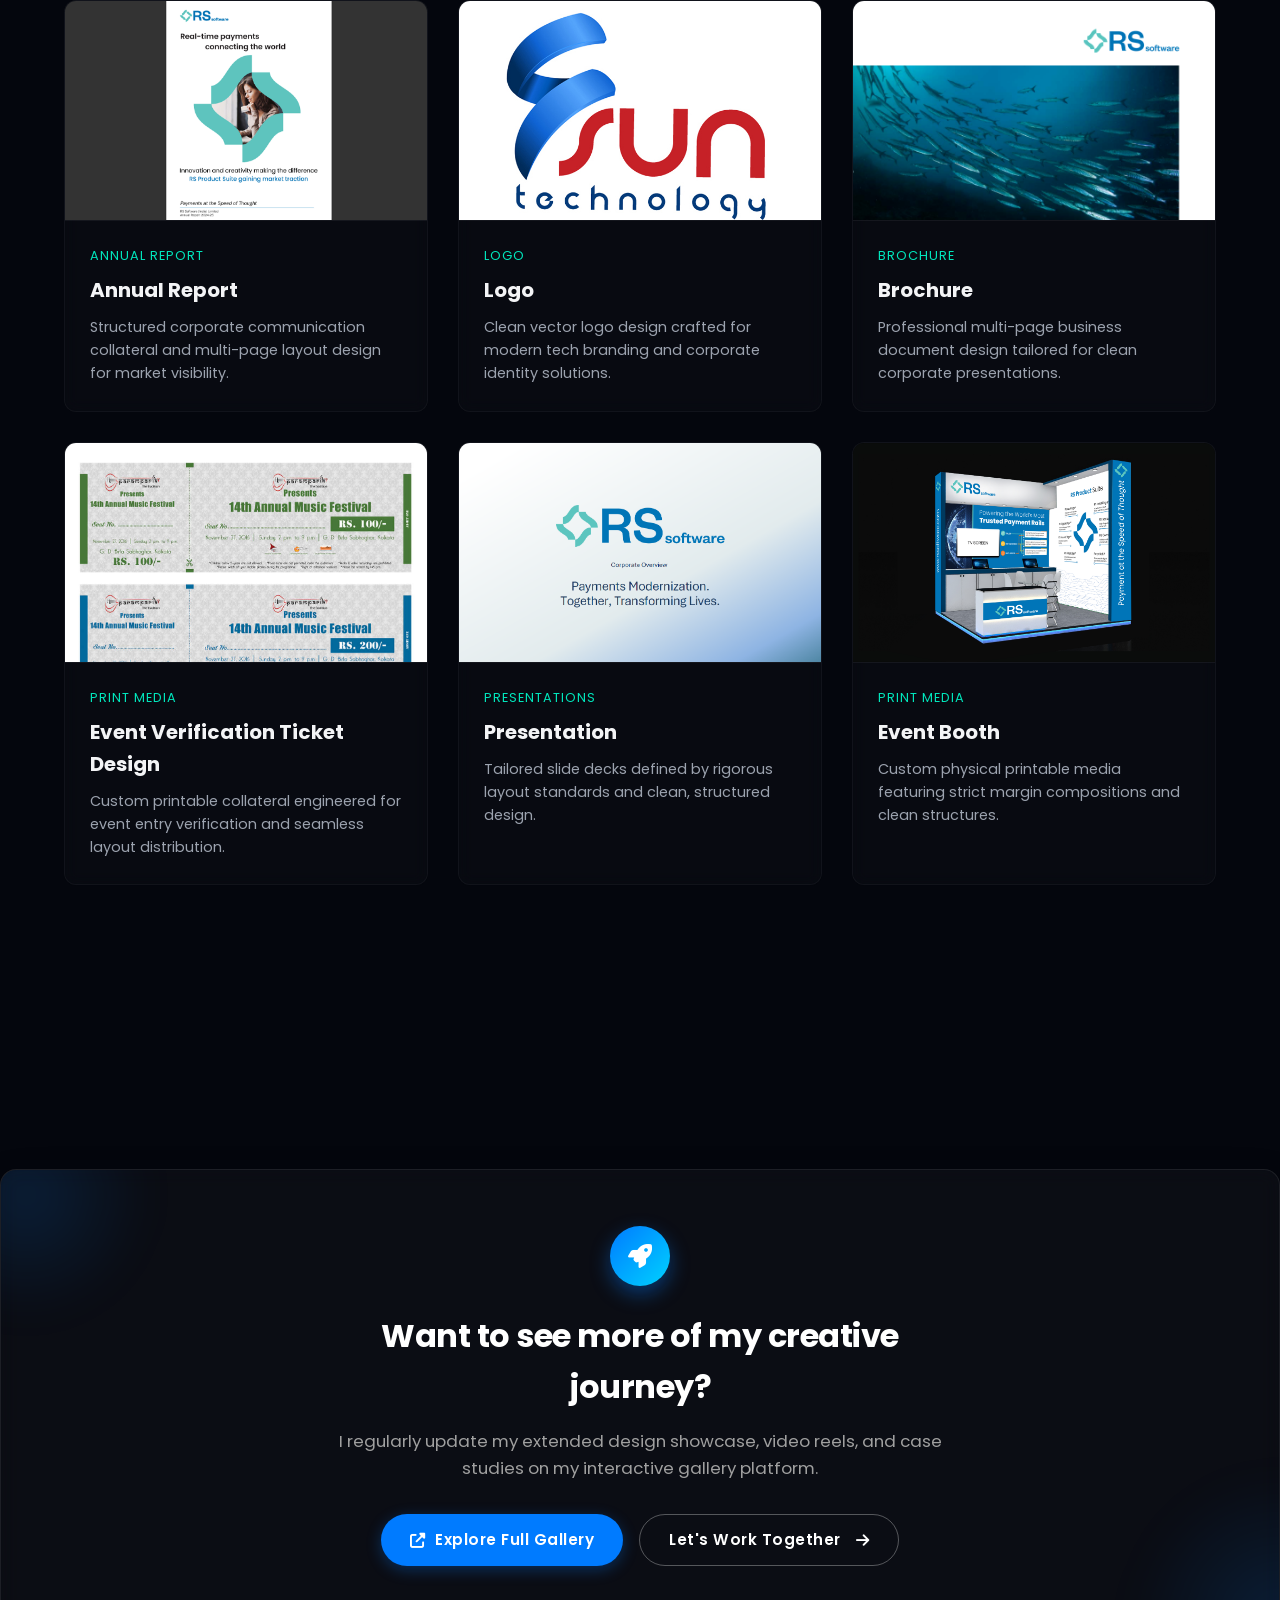
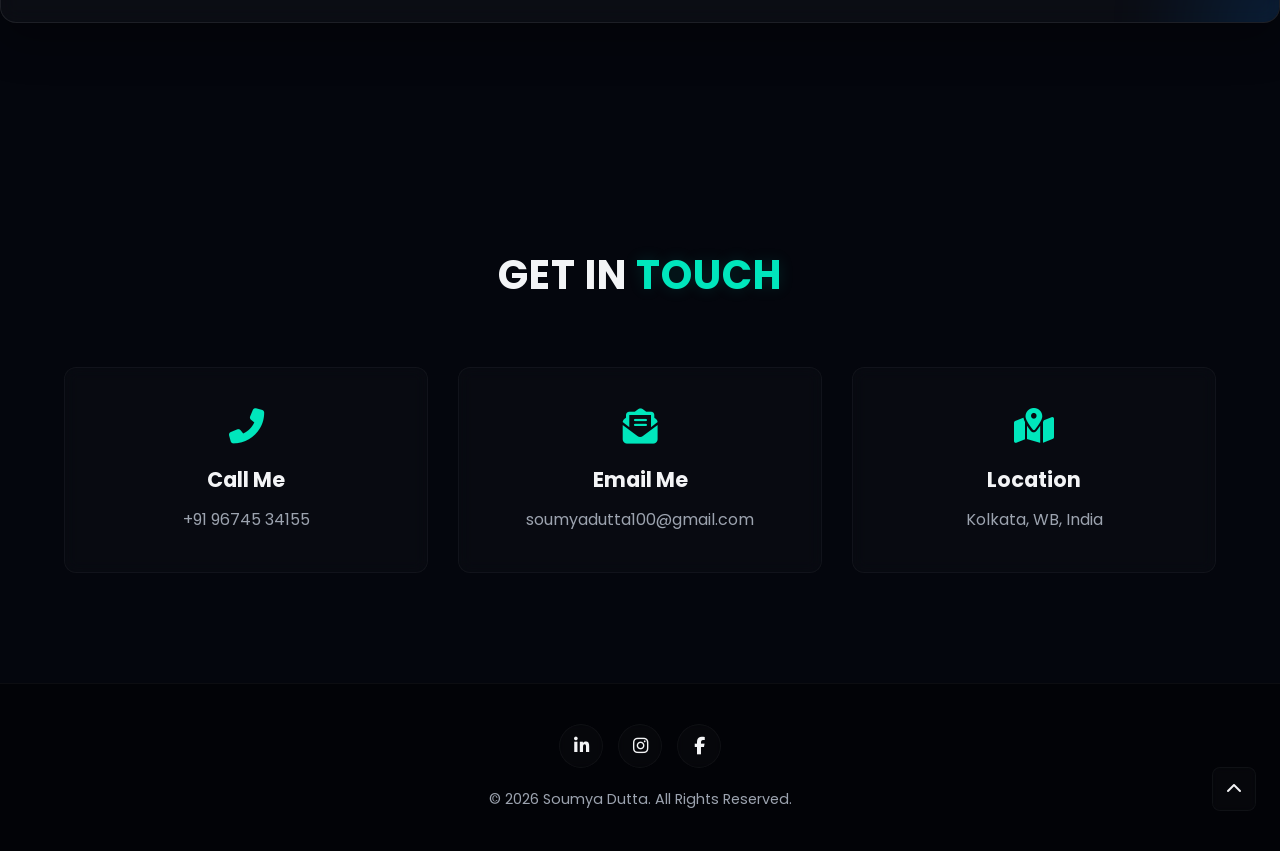
==== commit 39ecc521: "Update index.html" ====
--- a/index.html
+++ b/index.html
@@ -422,15 +422,15 @@
                         </div>
                     </div>
                 </div>
-                <div class="portfolio-item p-print">
-                    <div class="p-card">
-                        <div class="p-img-box"><a href="./images/ticket-design-2.jpg" target="_blank">
-                            <img src="./images/ticket-design-2.jpg" alt="Visual Analytics Dashboard Mockup" class="portfolio-img-element"></a>
-                        </div>
-                        <div class="p-info">
-                            <span>Print Media</span>
-                            <h3>Event Verification Ticket Design</h3>
-                            <p>Custom printable collateral engineered for event entry verification and seamless layout distribution.</p>
+                <div class="portfolio-item p-presentation">
+                    <div class="p-card">
+                        <div class="p-img-box"><a href="./images/corporate.pdf" target="_blank">
+                            <img src="./images/corporate.png" alt="FinTech Mobile Application Wireframing" class="portfolio-img-element"></a>
+                        </div>
+                        <div class="p-info">
+                            <span>Presentations</span>
+                            <h3>Presentation</h3>
+                            <p>Tailored slide decks defined by rigorous layout standards and clean, structured design.</p>
                         </div>
                     </div>
                 </div>
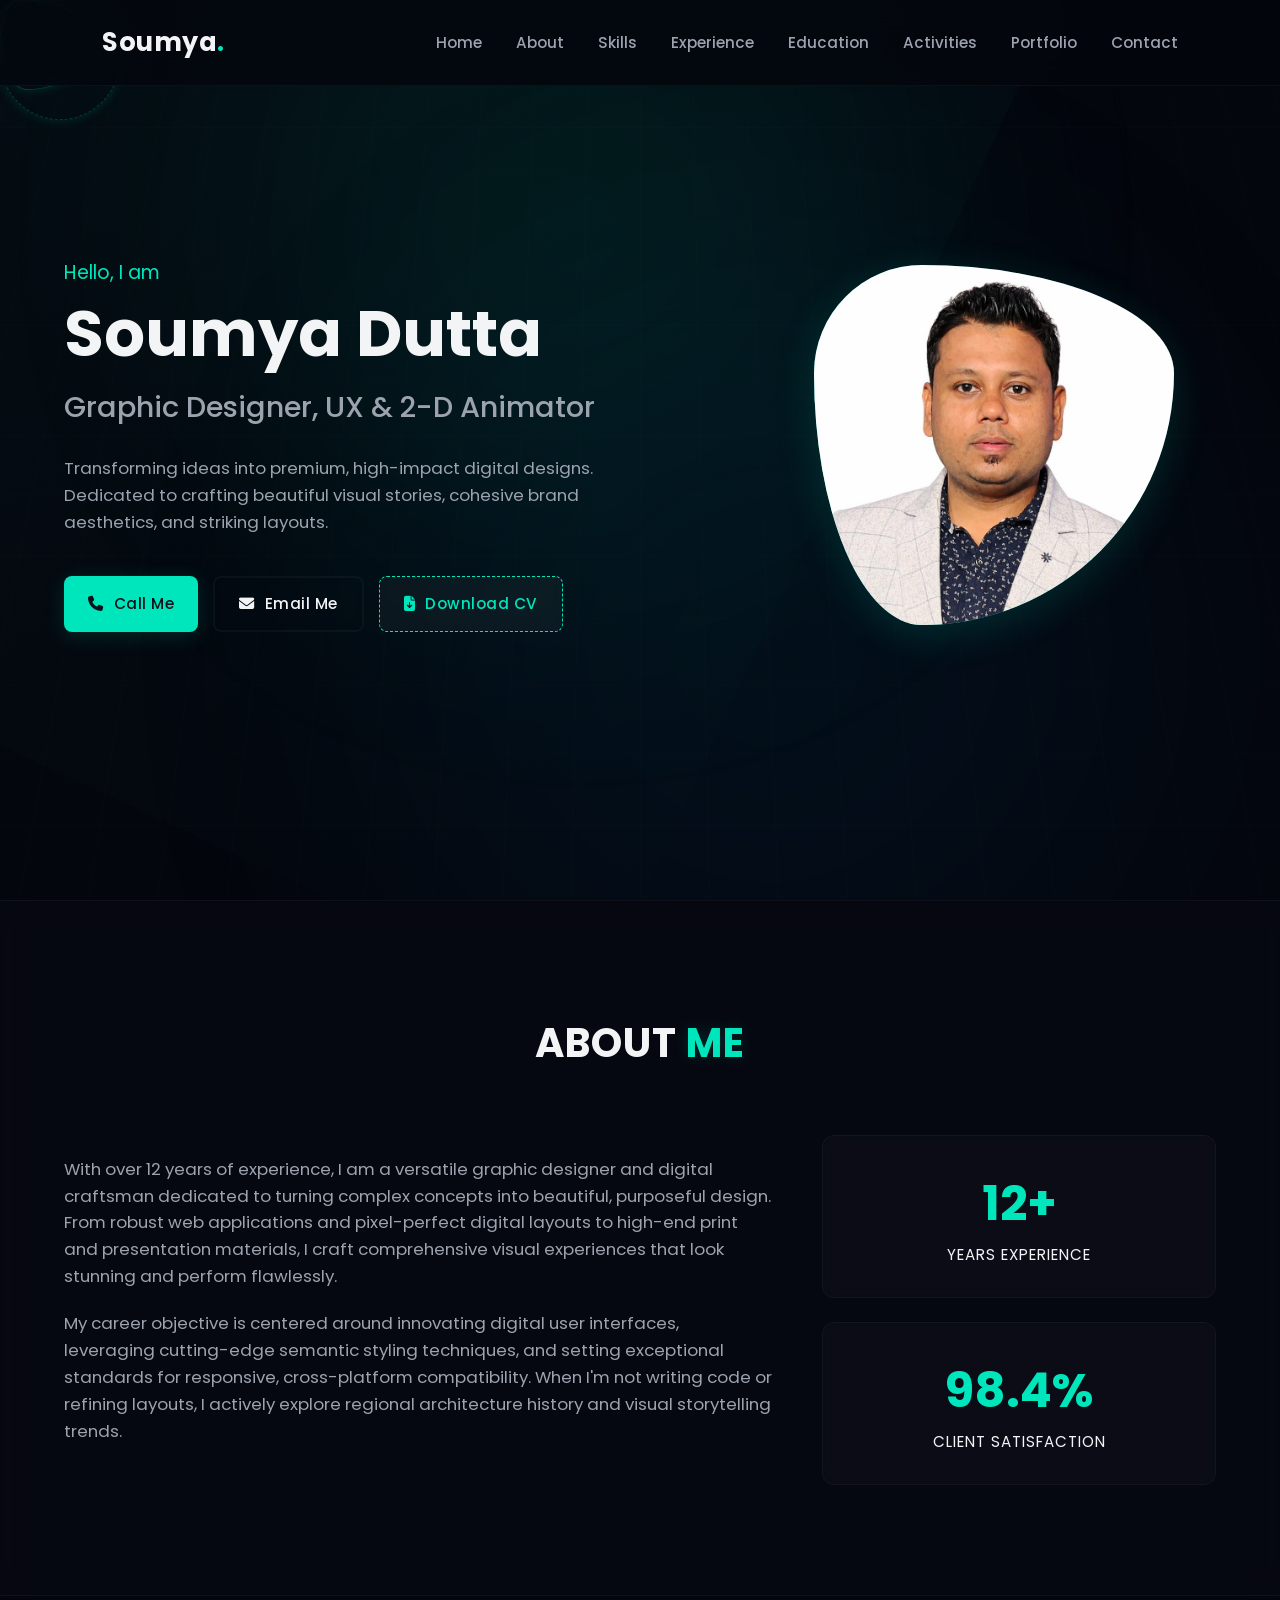
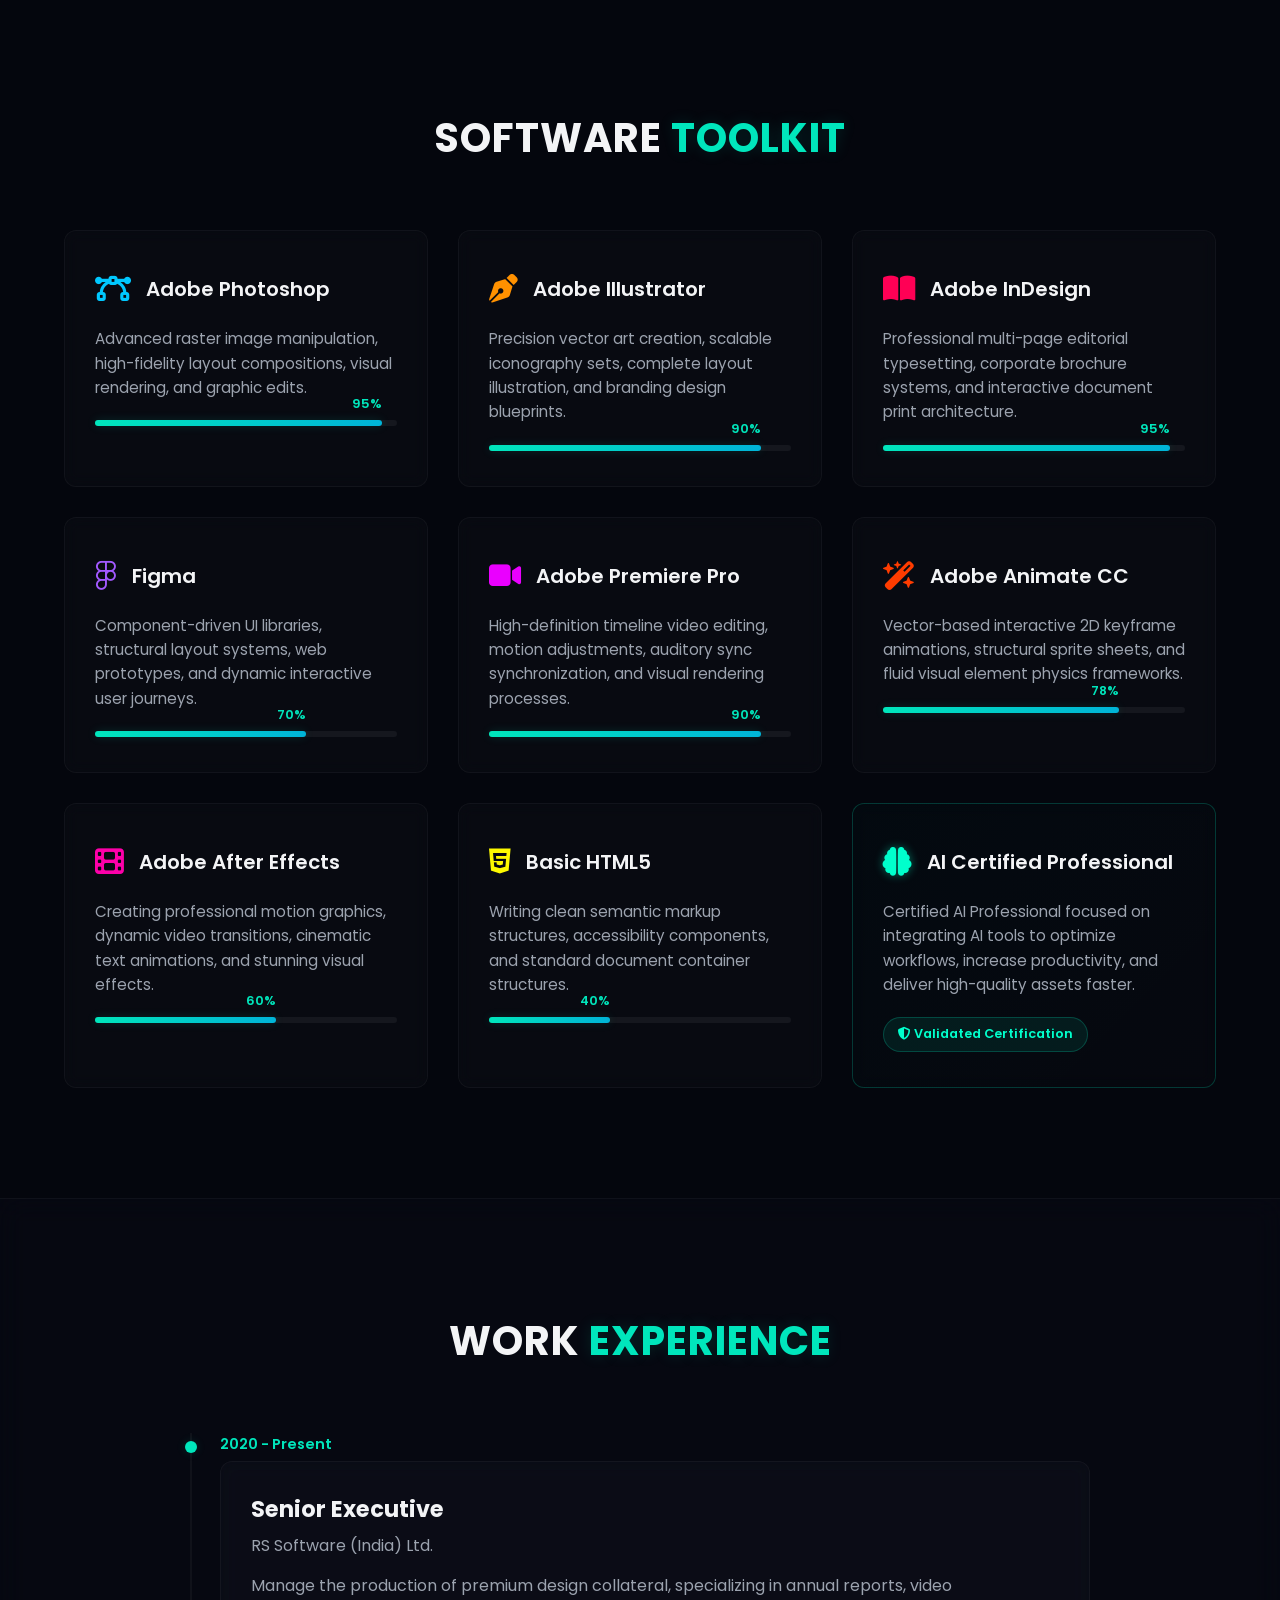
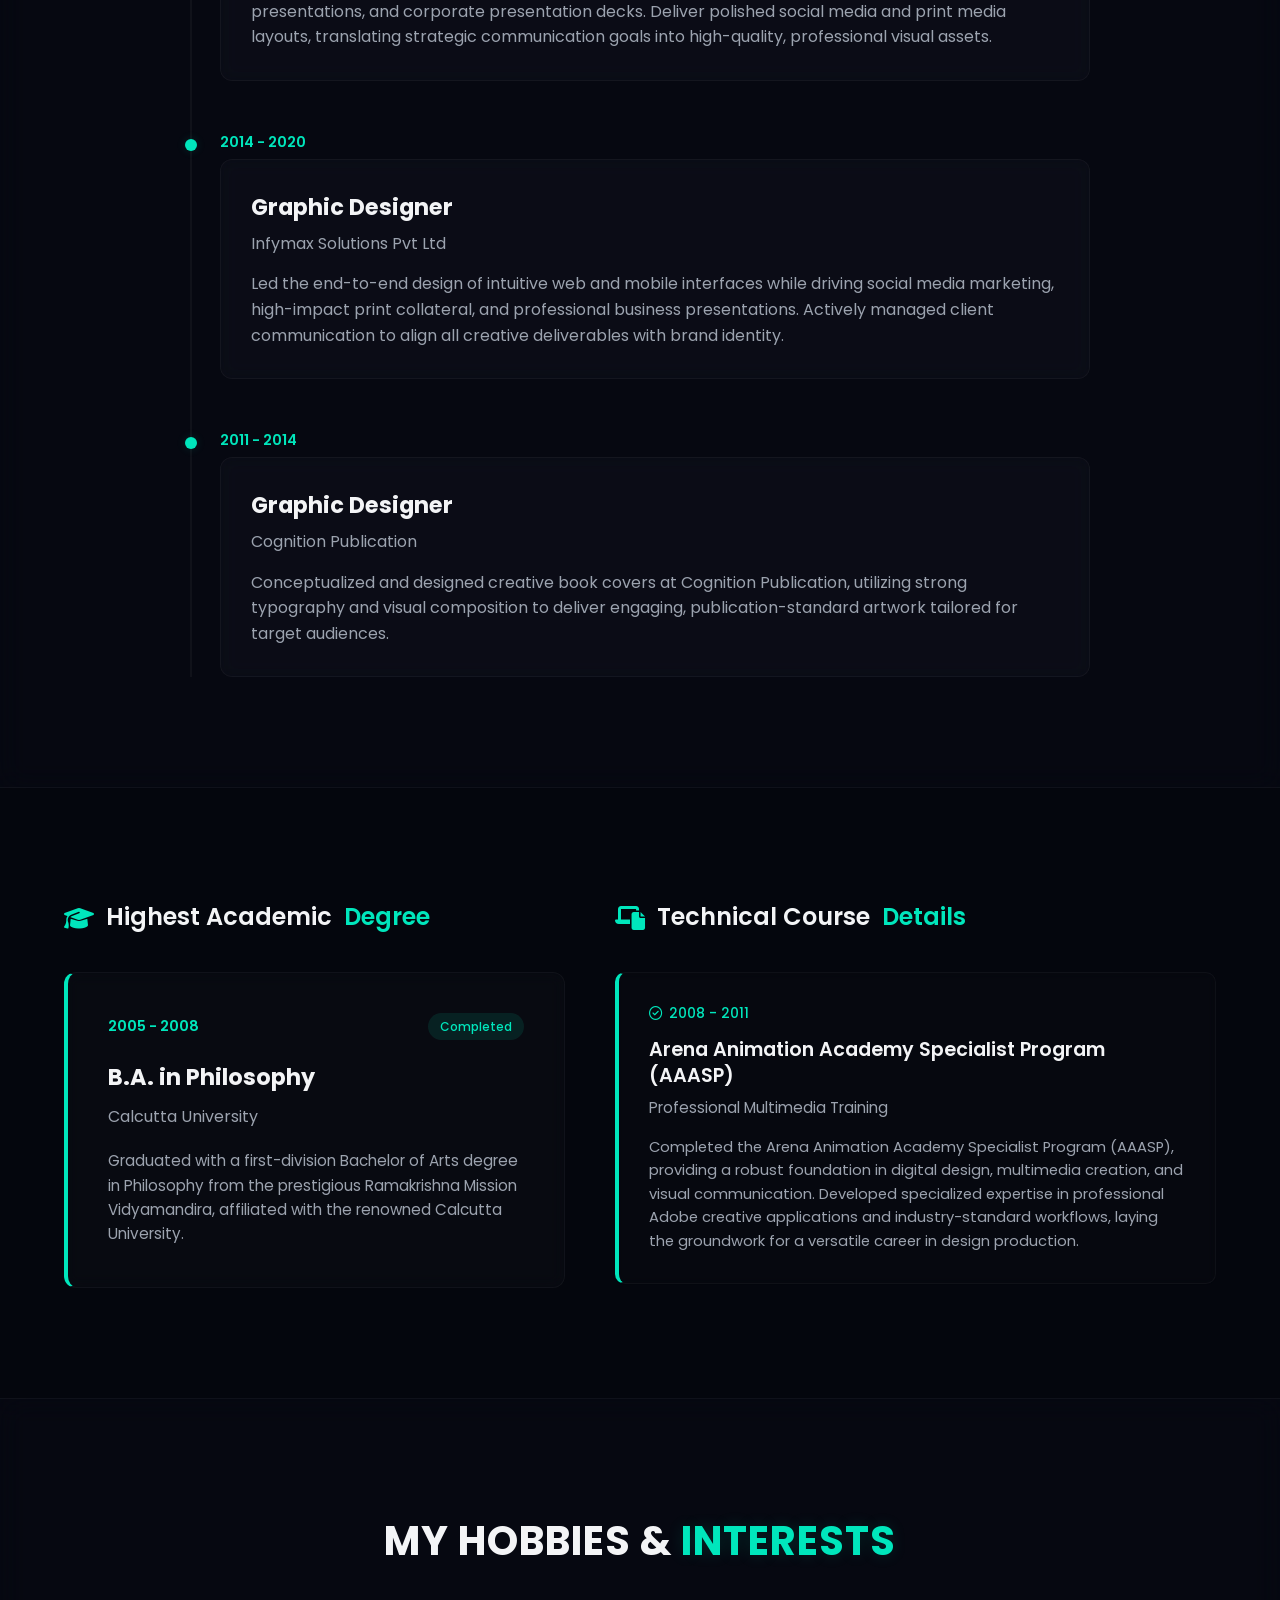
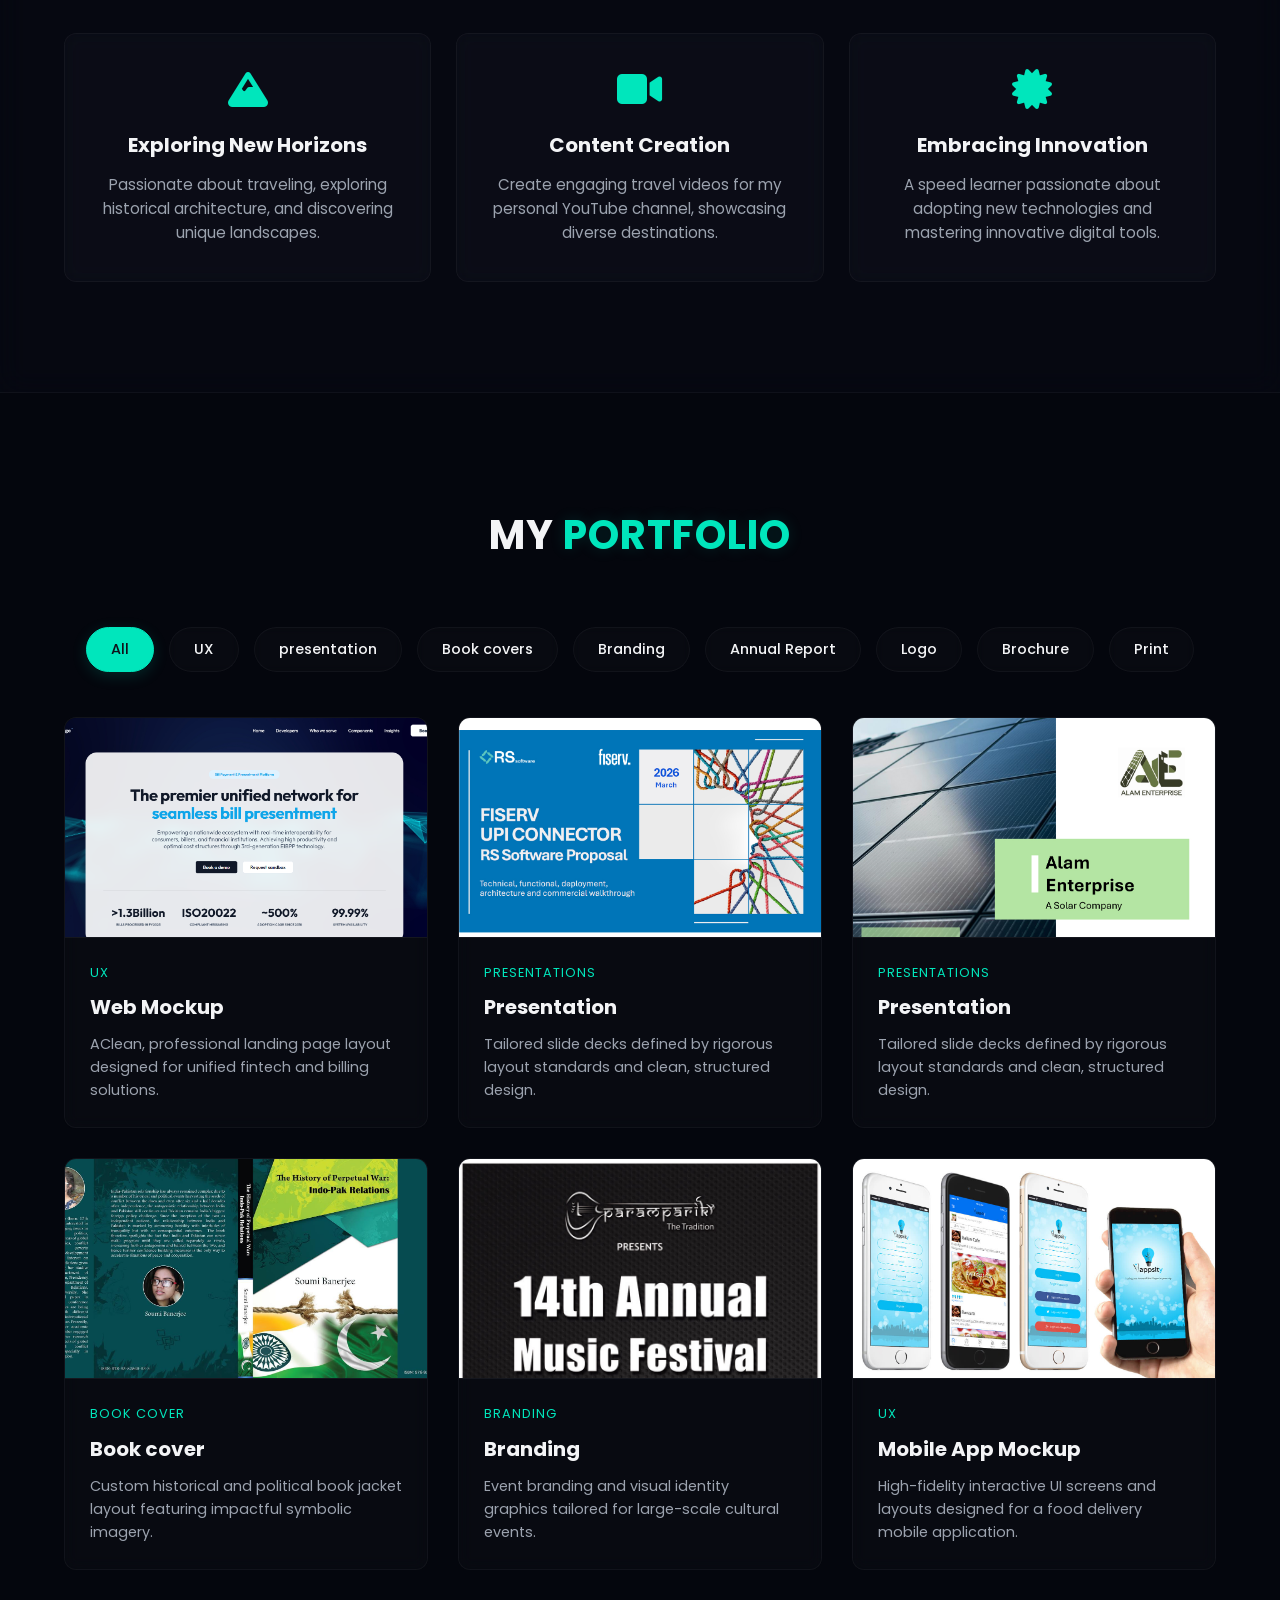
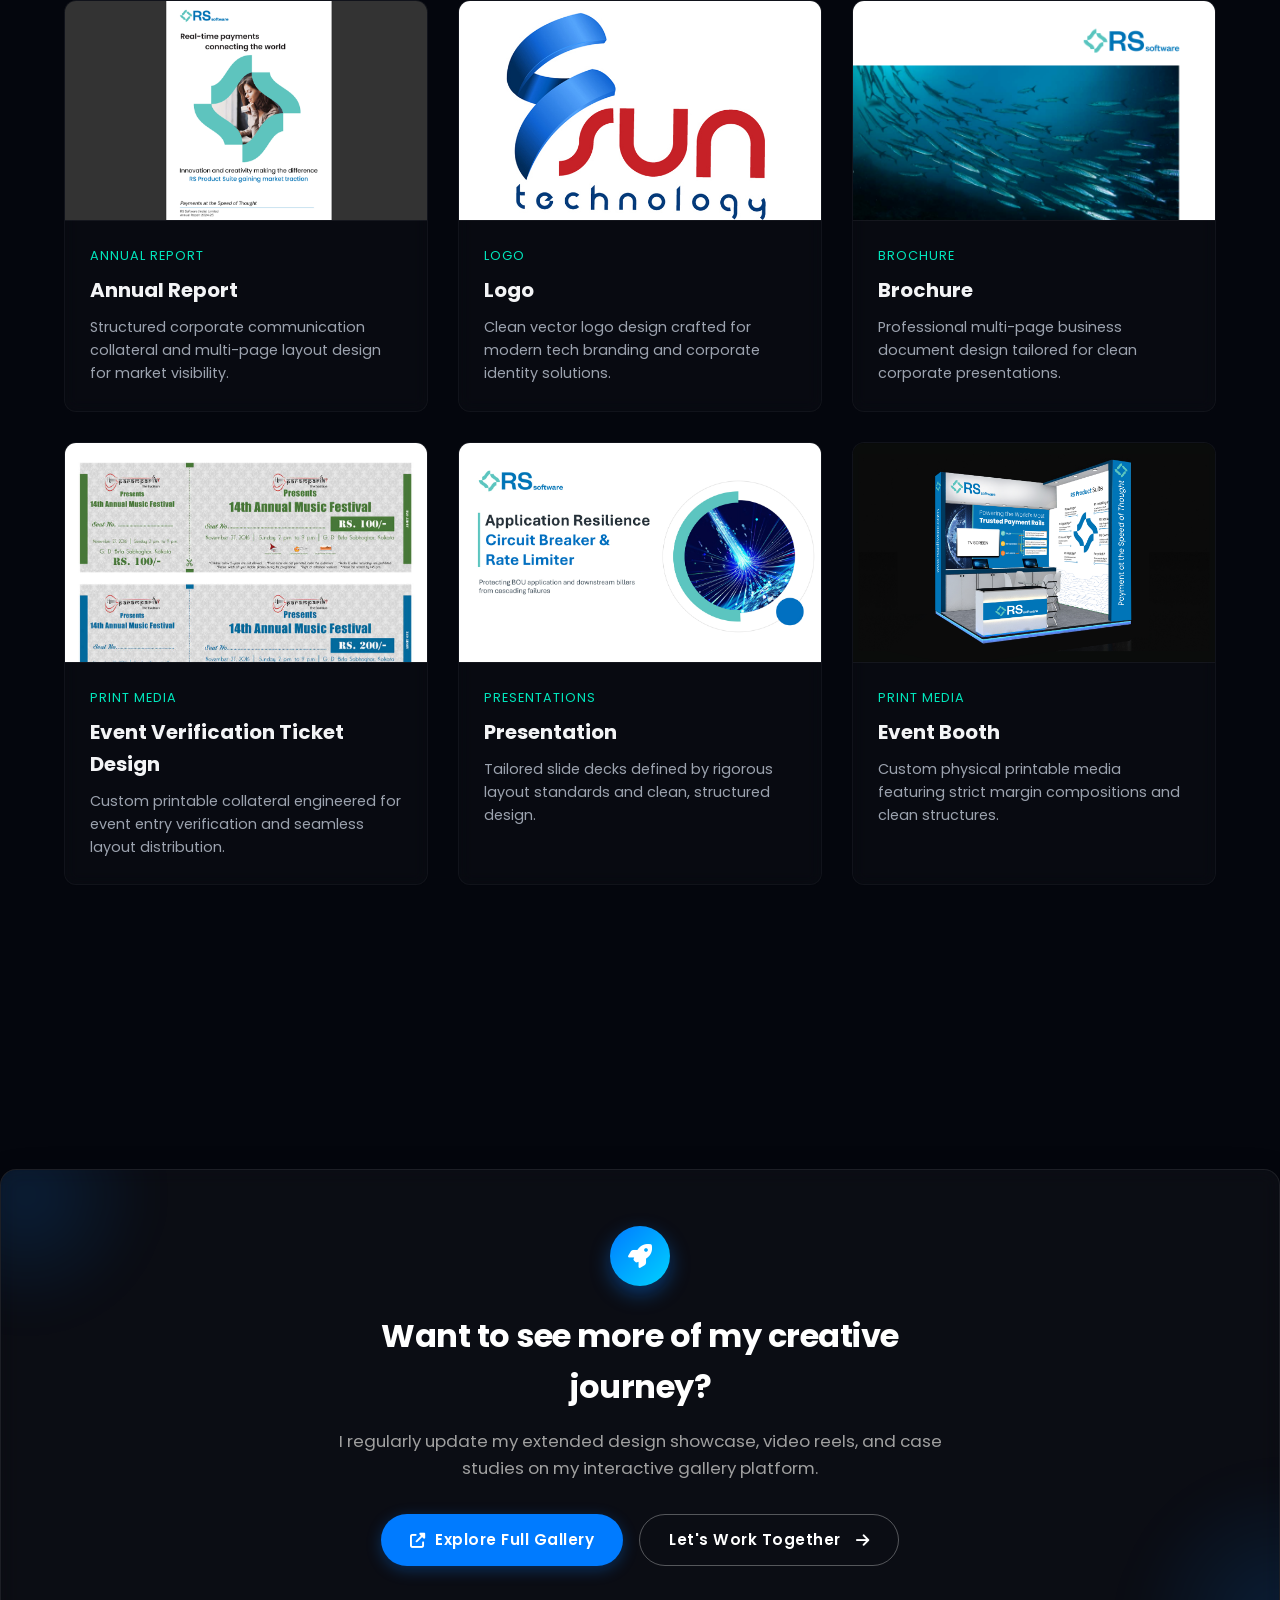
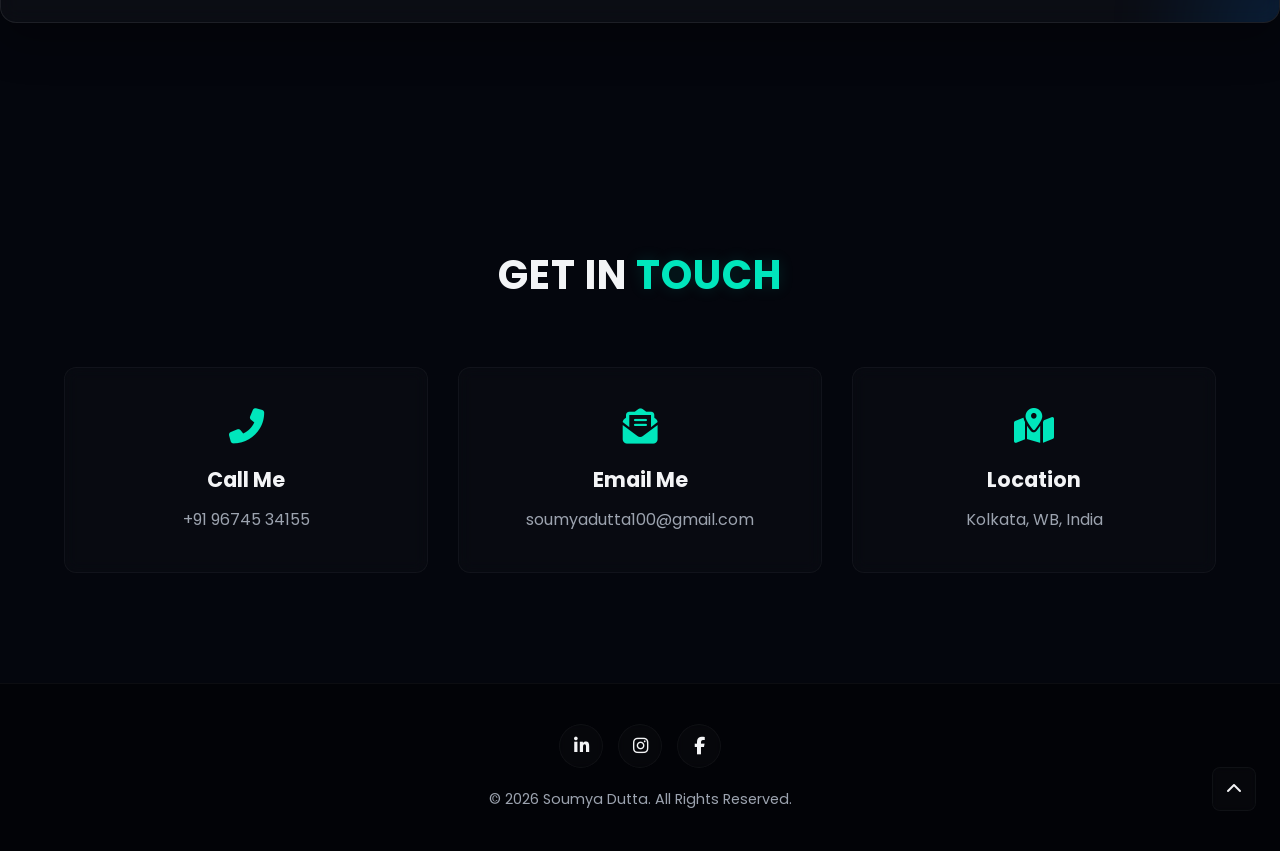
==== commit 6cef8881: "Update index.html" ====
--- a/index.html
+++ b/index.html
@@ -56,7 +56,7 @@
             
             <div class="hero-image">
                 <div class="img-box">
-                    <img src="./images/WhatsApp Image 2026-06-11 at 2.15.09 PM.jpeg" alt="Alex Morgan Portrait" class="hero-img-element">
+                    <img src="./images/WhatsApp Image 2026-06-11 at 2.15.09 PM.jpeg" alt="Soumya Dutta Portrait" class="hero-img-element">
                 </div>
             </div>
         </div>
@@ -424,8 +424,8 @@
                 </div>
                 <div class="portfolio-item p-presentation">
                     <div class="p-card">
-                        <div class="p-img-box"><a href="./images/corporate.pdf" target="_blank">
-                            <img src="./images/corporate.png" alt="FinTech Mobile Application Wireframing" class="portfolio-img-element"></a>
+                        <div class="p-img-box"><a href="./images/Application_Resilience_Circuit_Breaker_Rate_Limiter.pdf" target="_blank">
+                            <img src="./images/presentation9.jpg" alt="FinTech Mobile Application Wireframing" class="portfolio-img-element"></a>
                         </div>
                         <div class="p-info">
                             <span>Presentations</span>
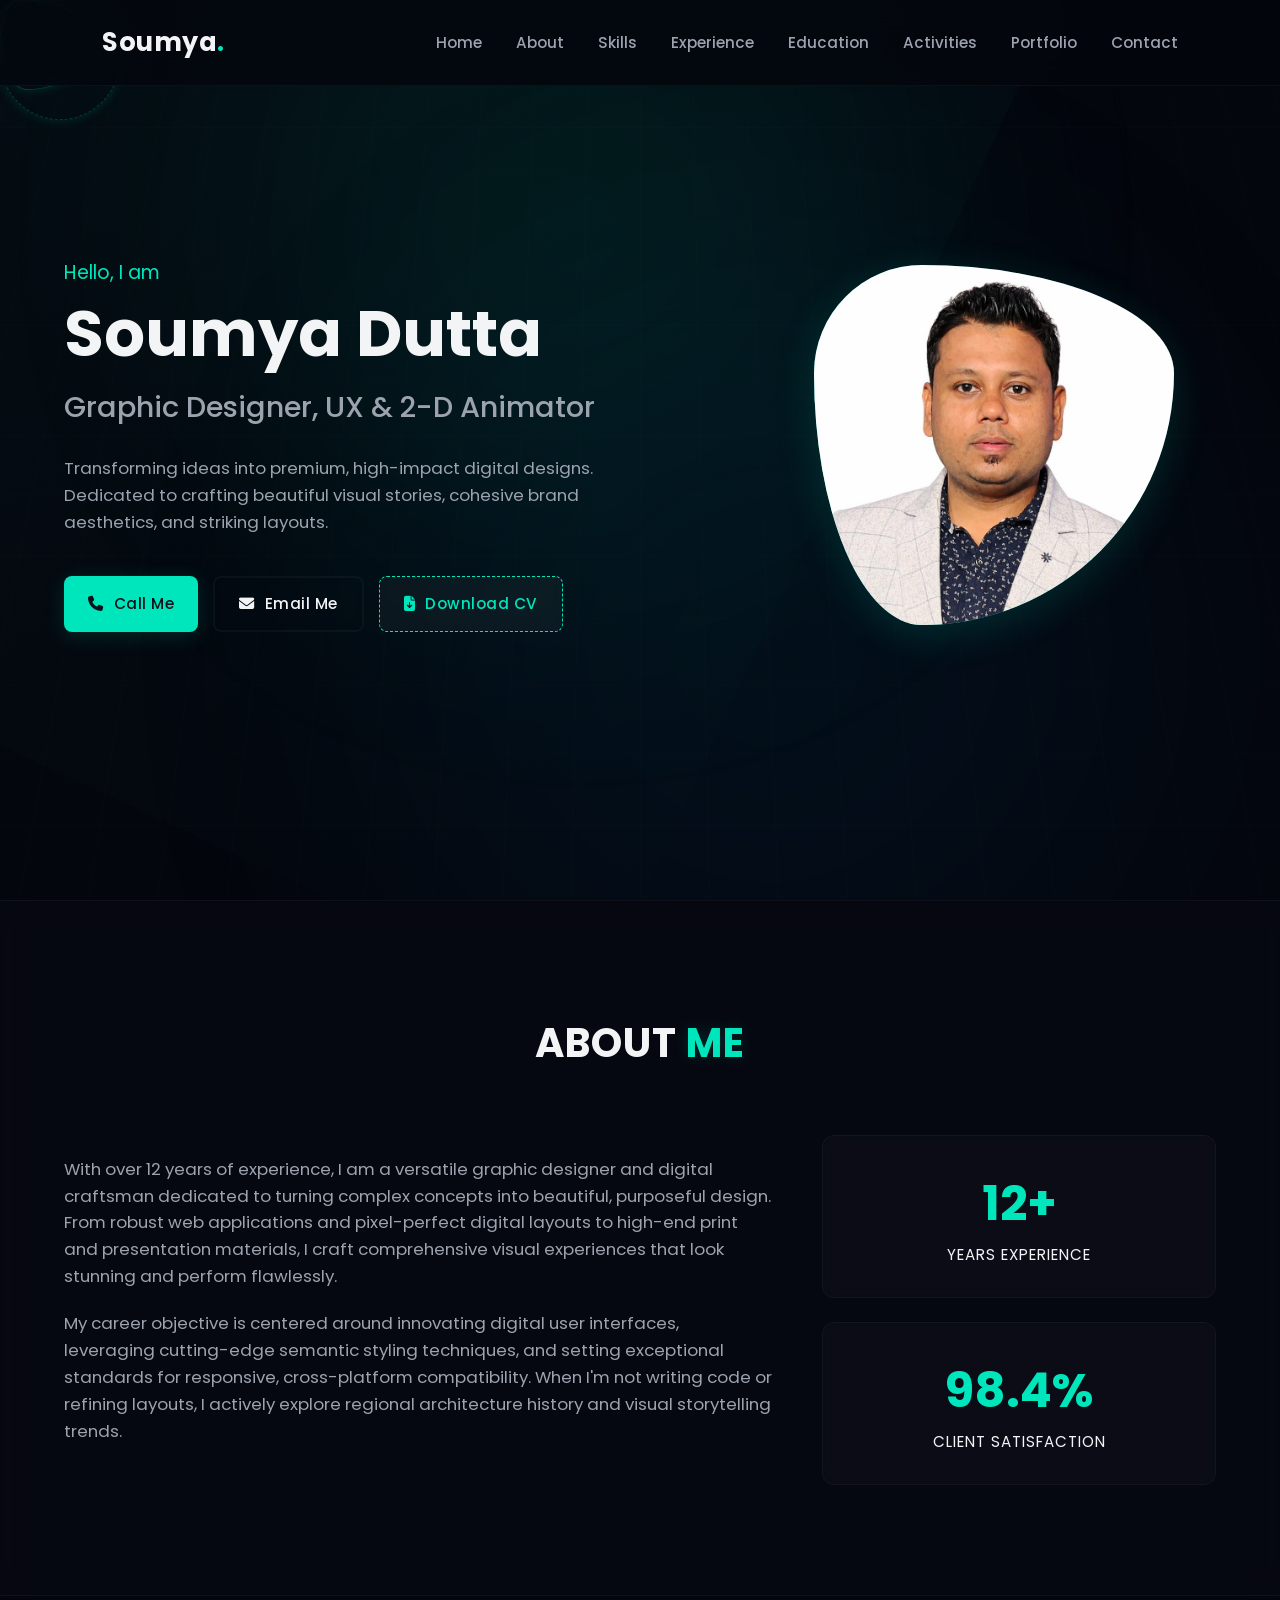
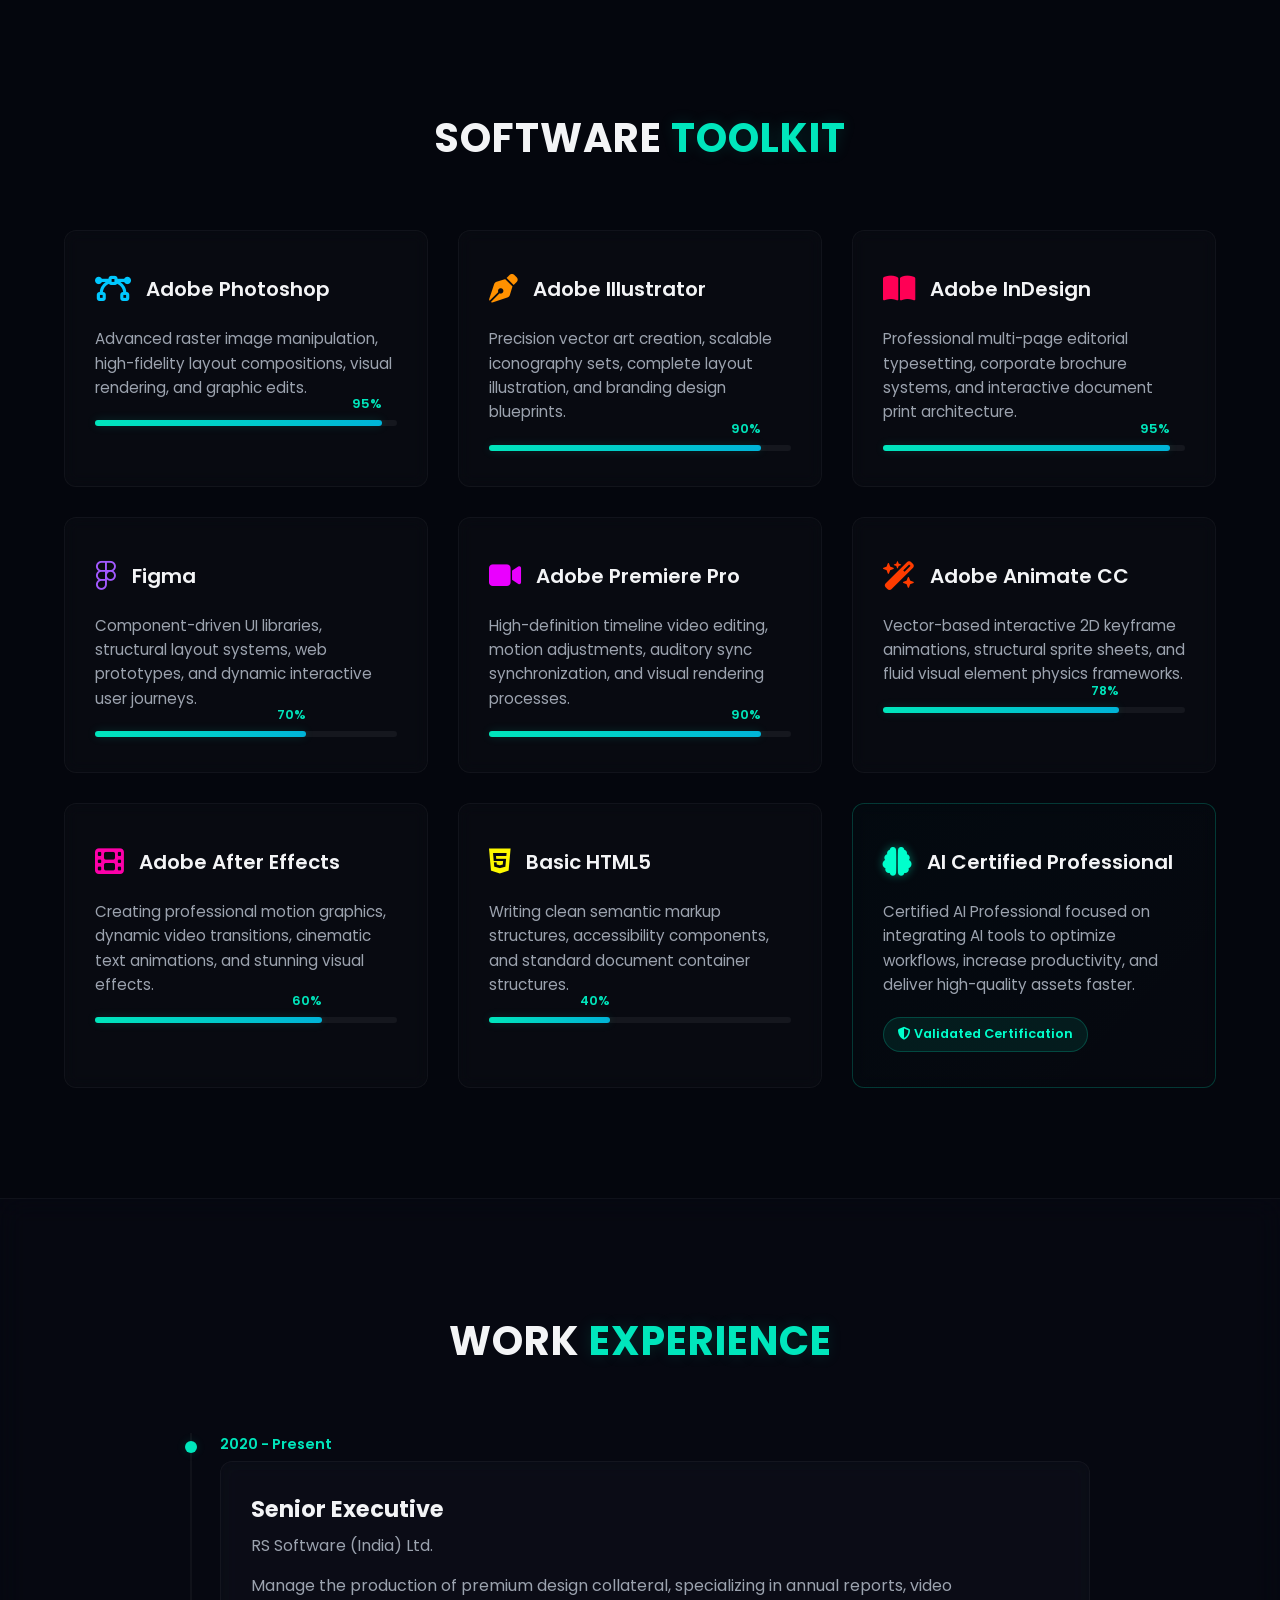
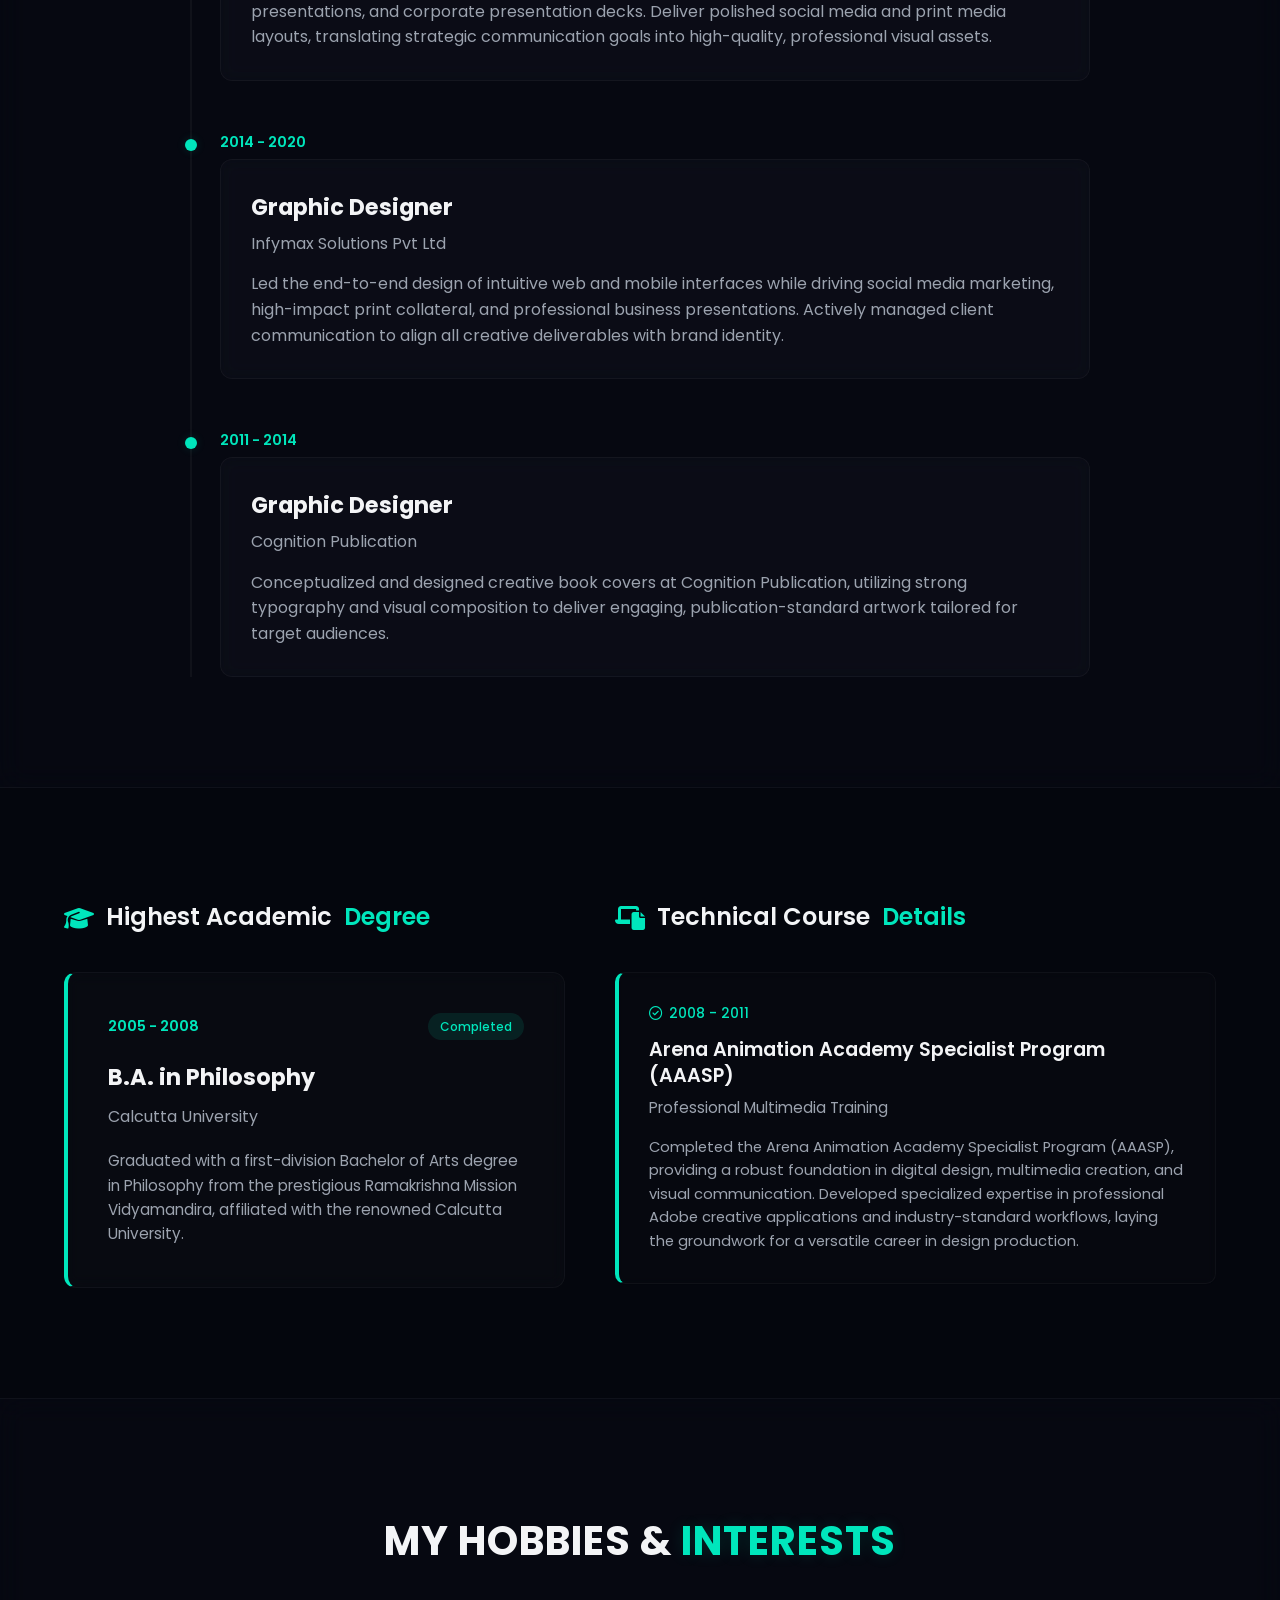
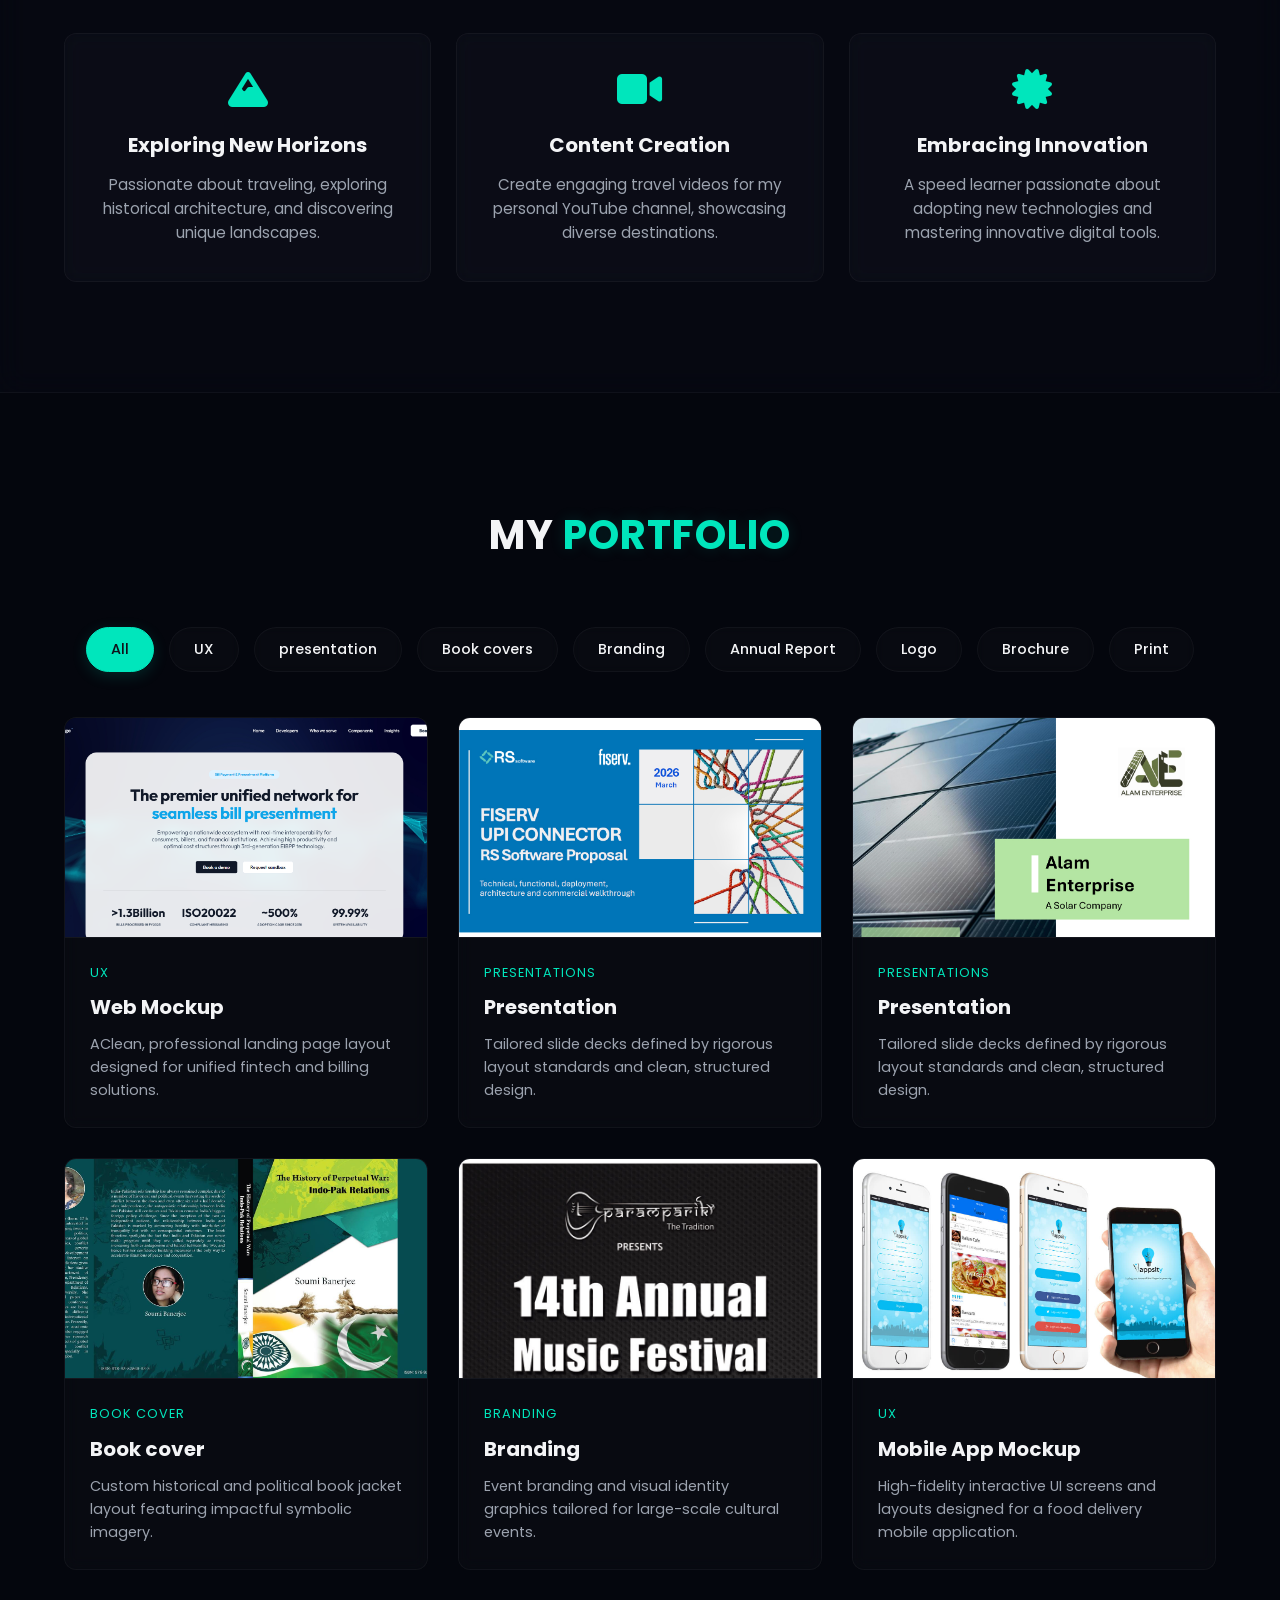
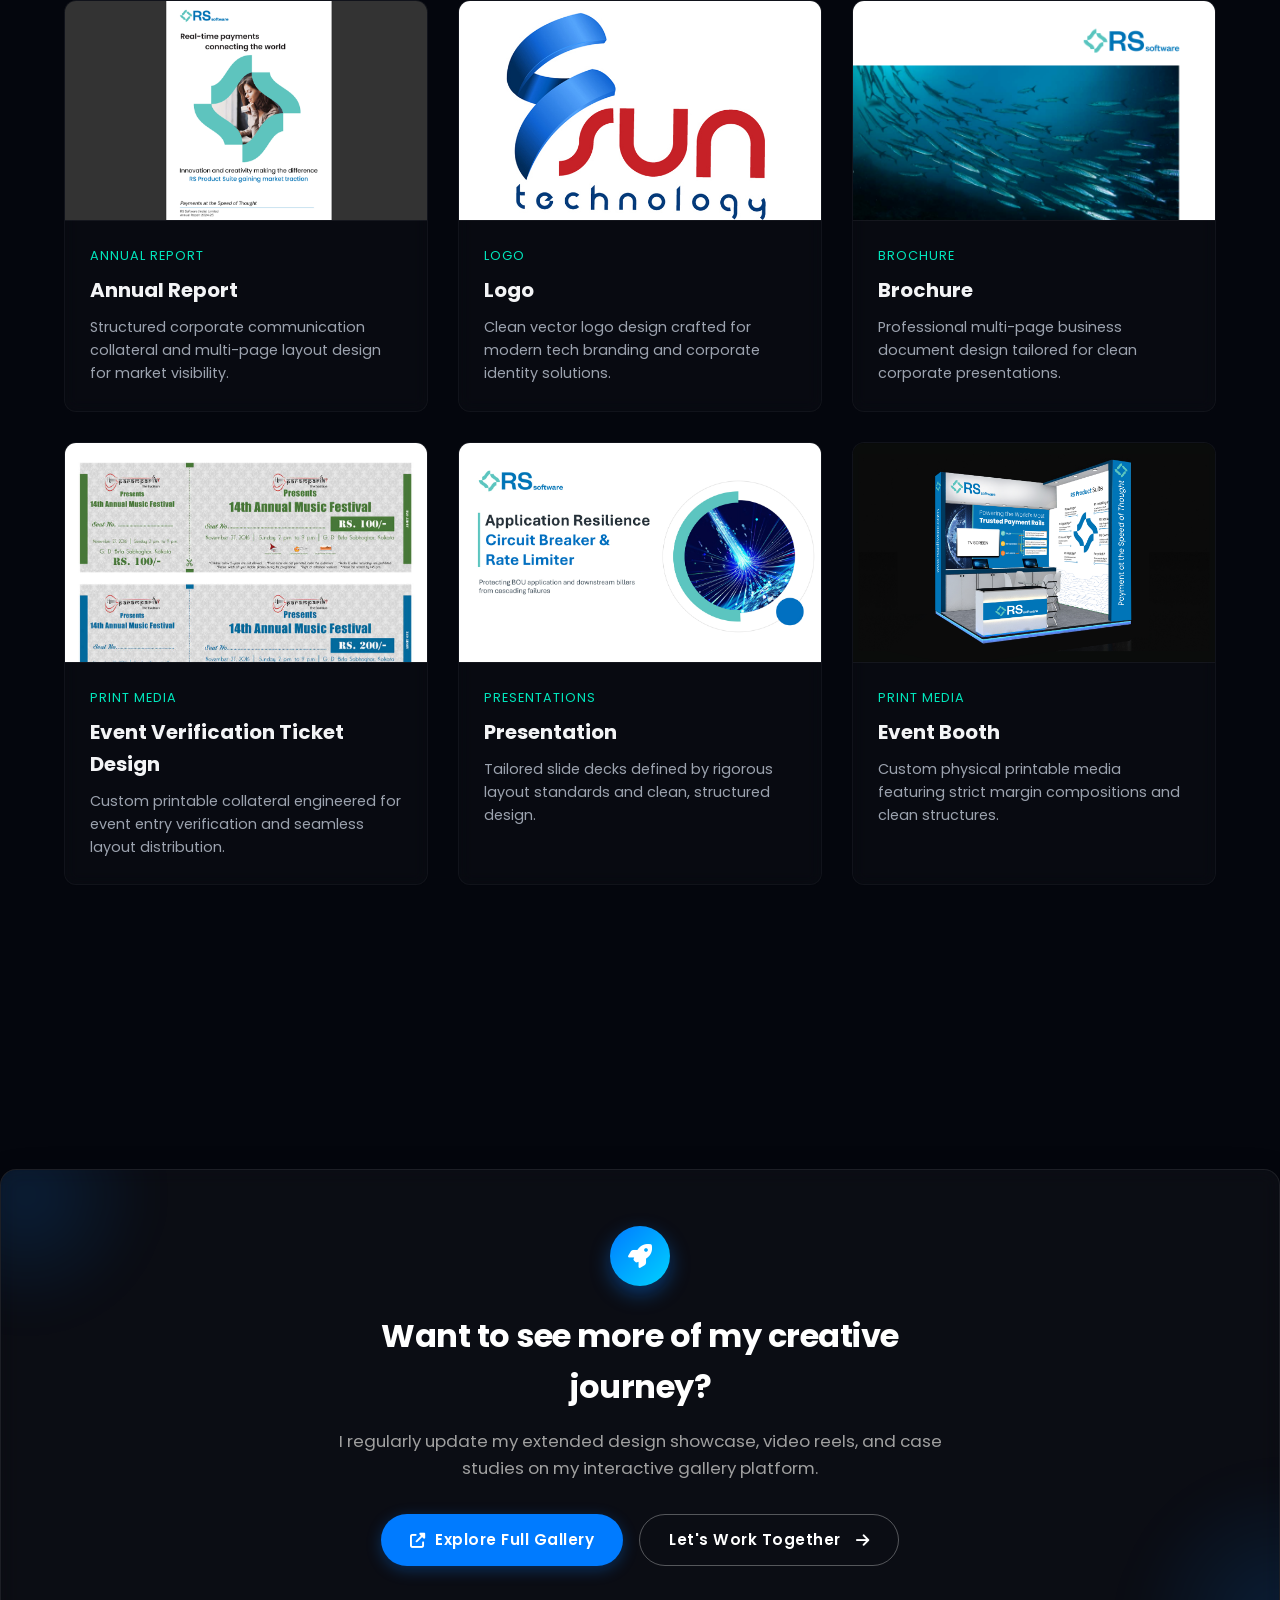
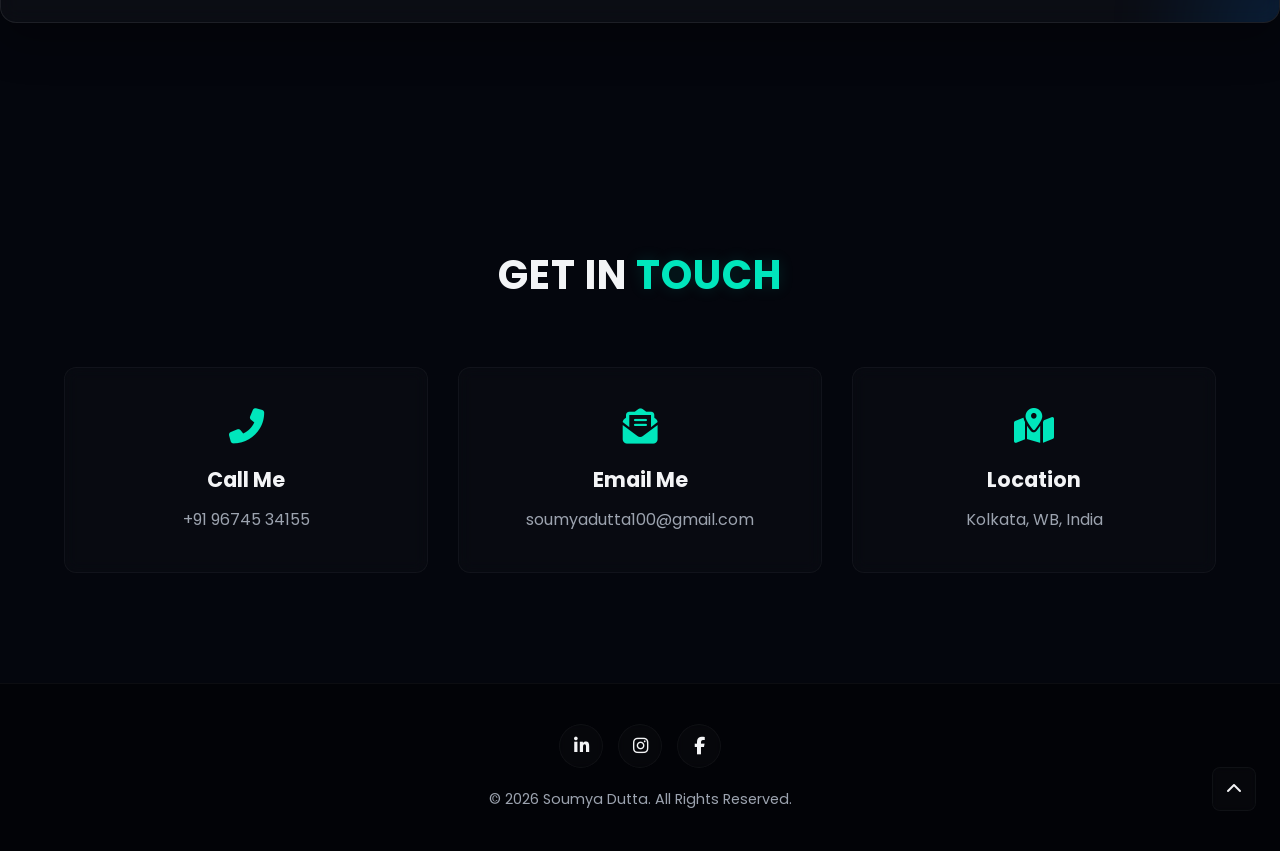
==== commit ed8c0aa2: "Update index.html" ====
--- a/index.html
+++ b/index.html
@@ -157,7 +157,7 @@
                     <p>Creating professional motion graphics, dynamic video transitions, cinematic text animations, and stunning visual effects.
                     </p>
                     <div class="progress-wrap">
-                        <div class="progress-bar" style="--progress-width: 60%;"><span>60%</span></div>
+                        <div class="progress-bar" style="--progress-width: 75%;"><span>60%</span></div>
                     </div>
                 </div>
                 <div class="skill-card">
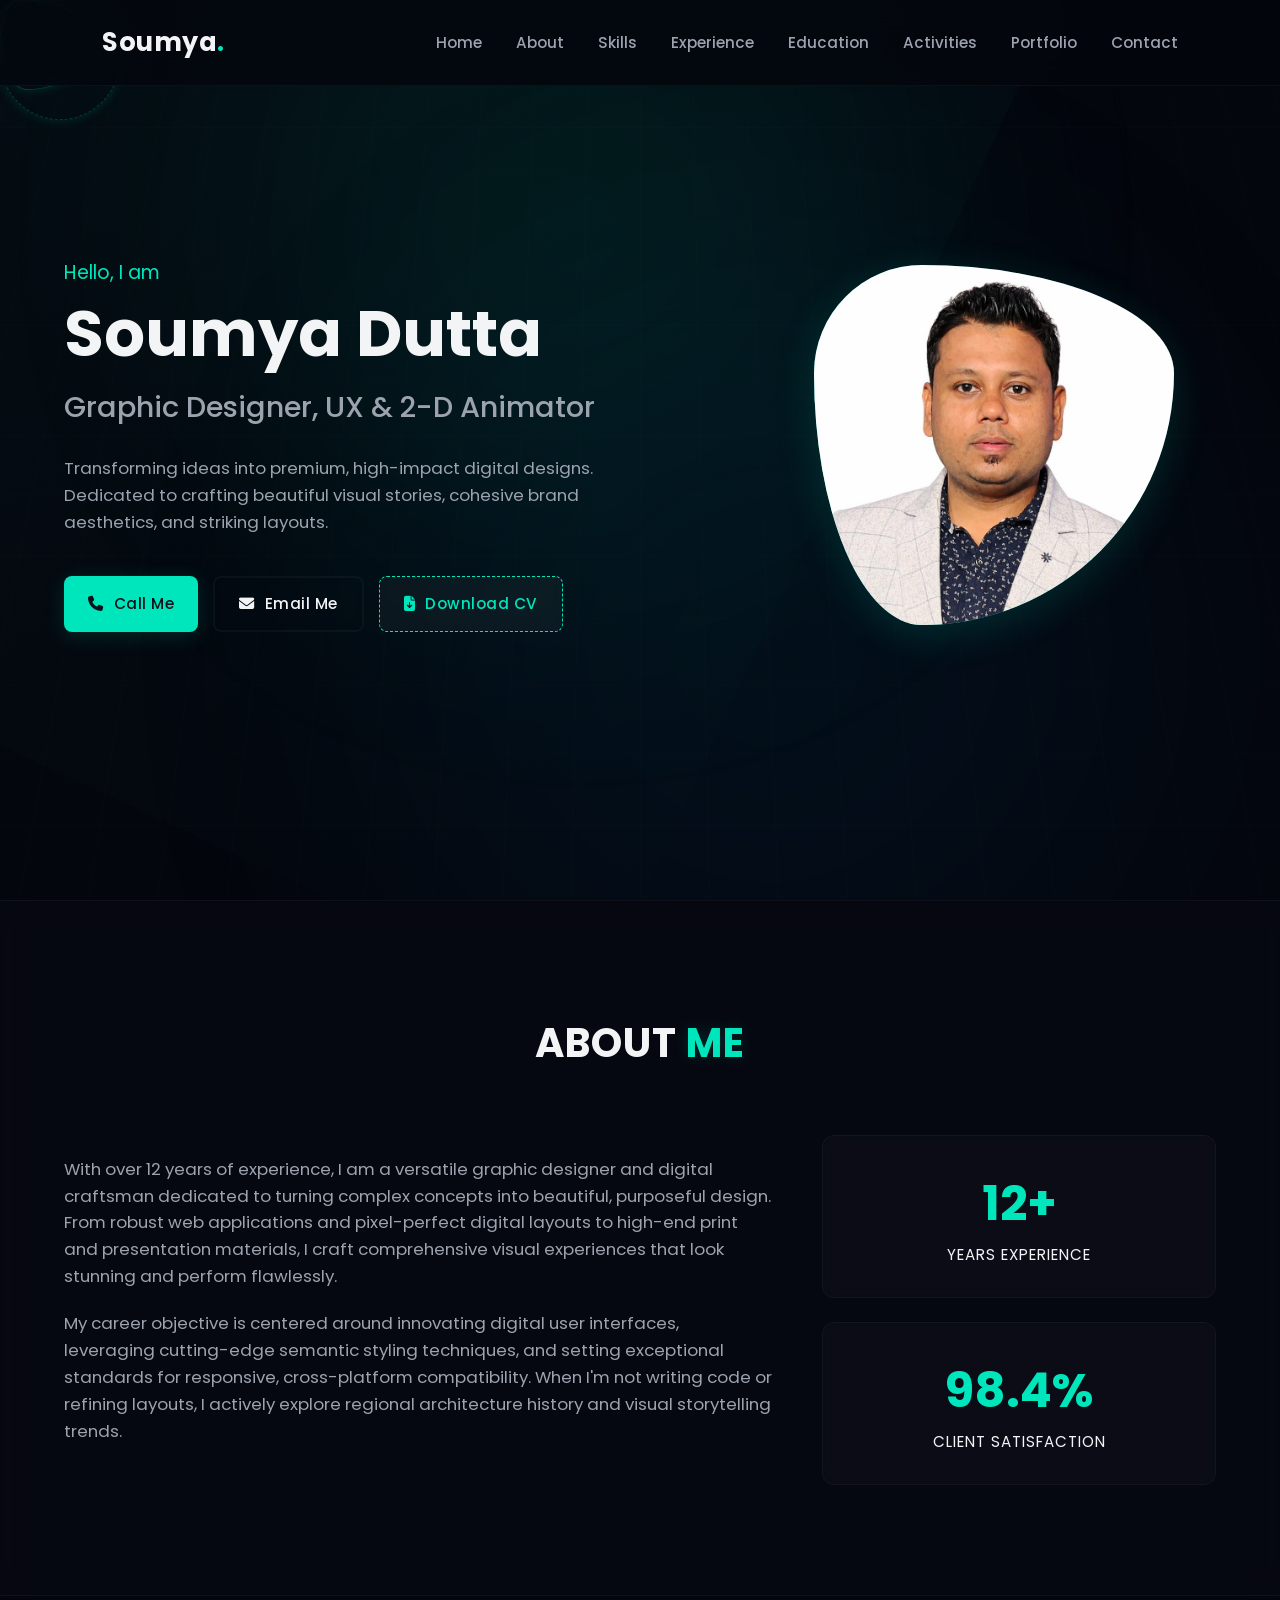
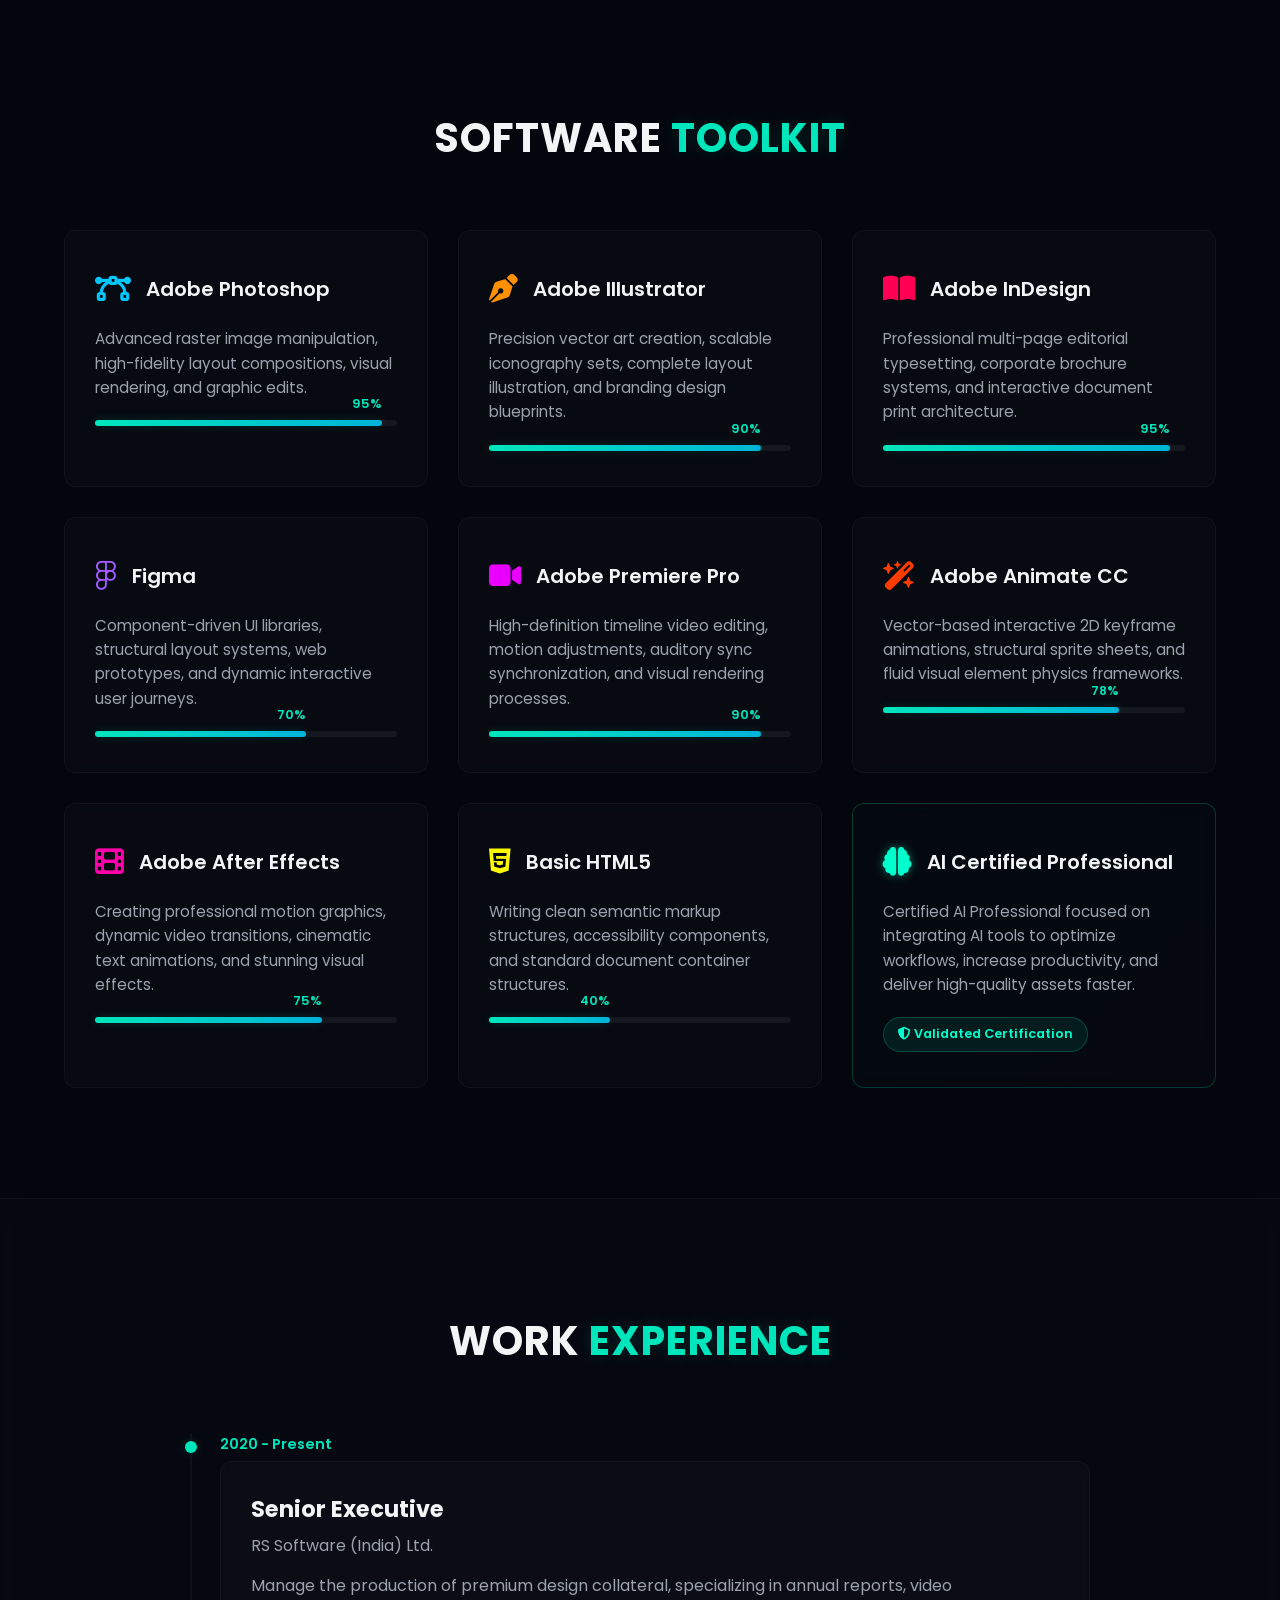
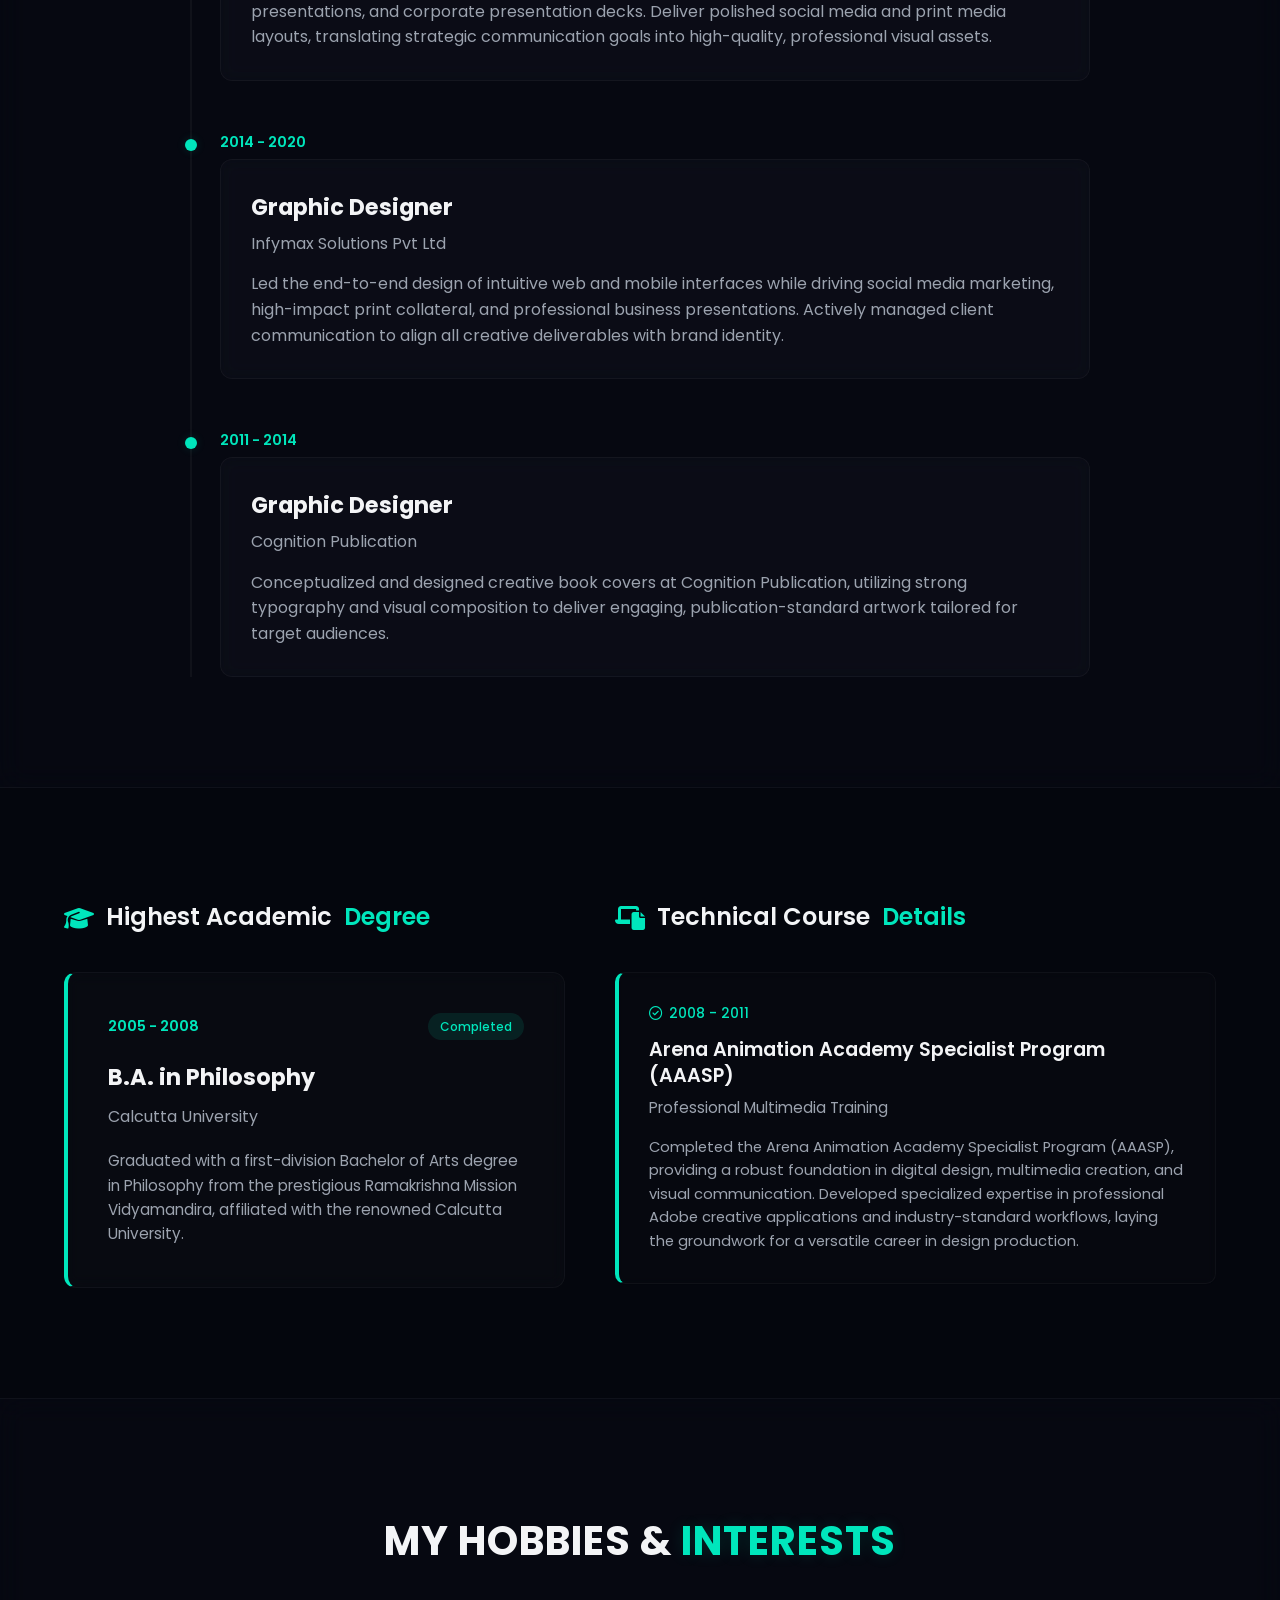
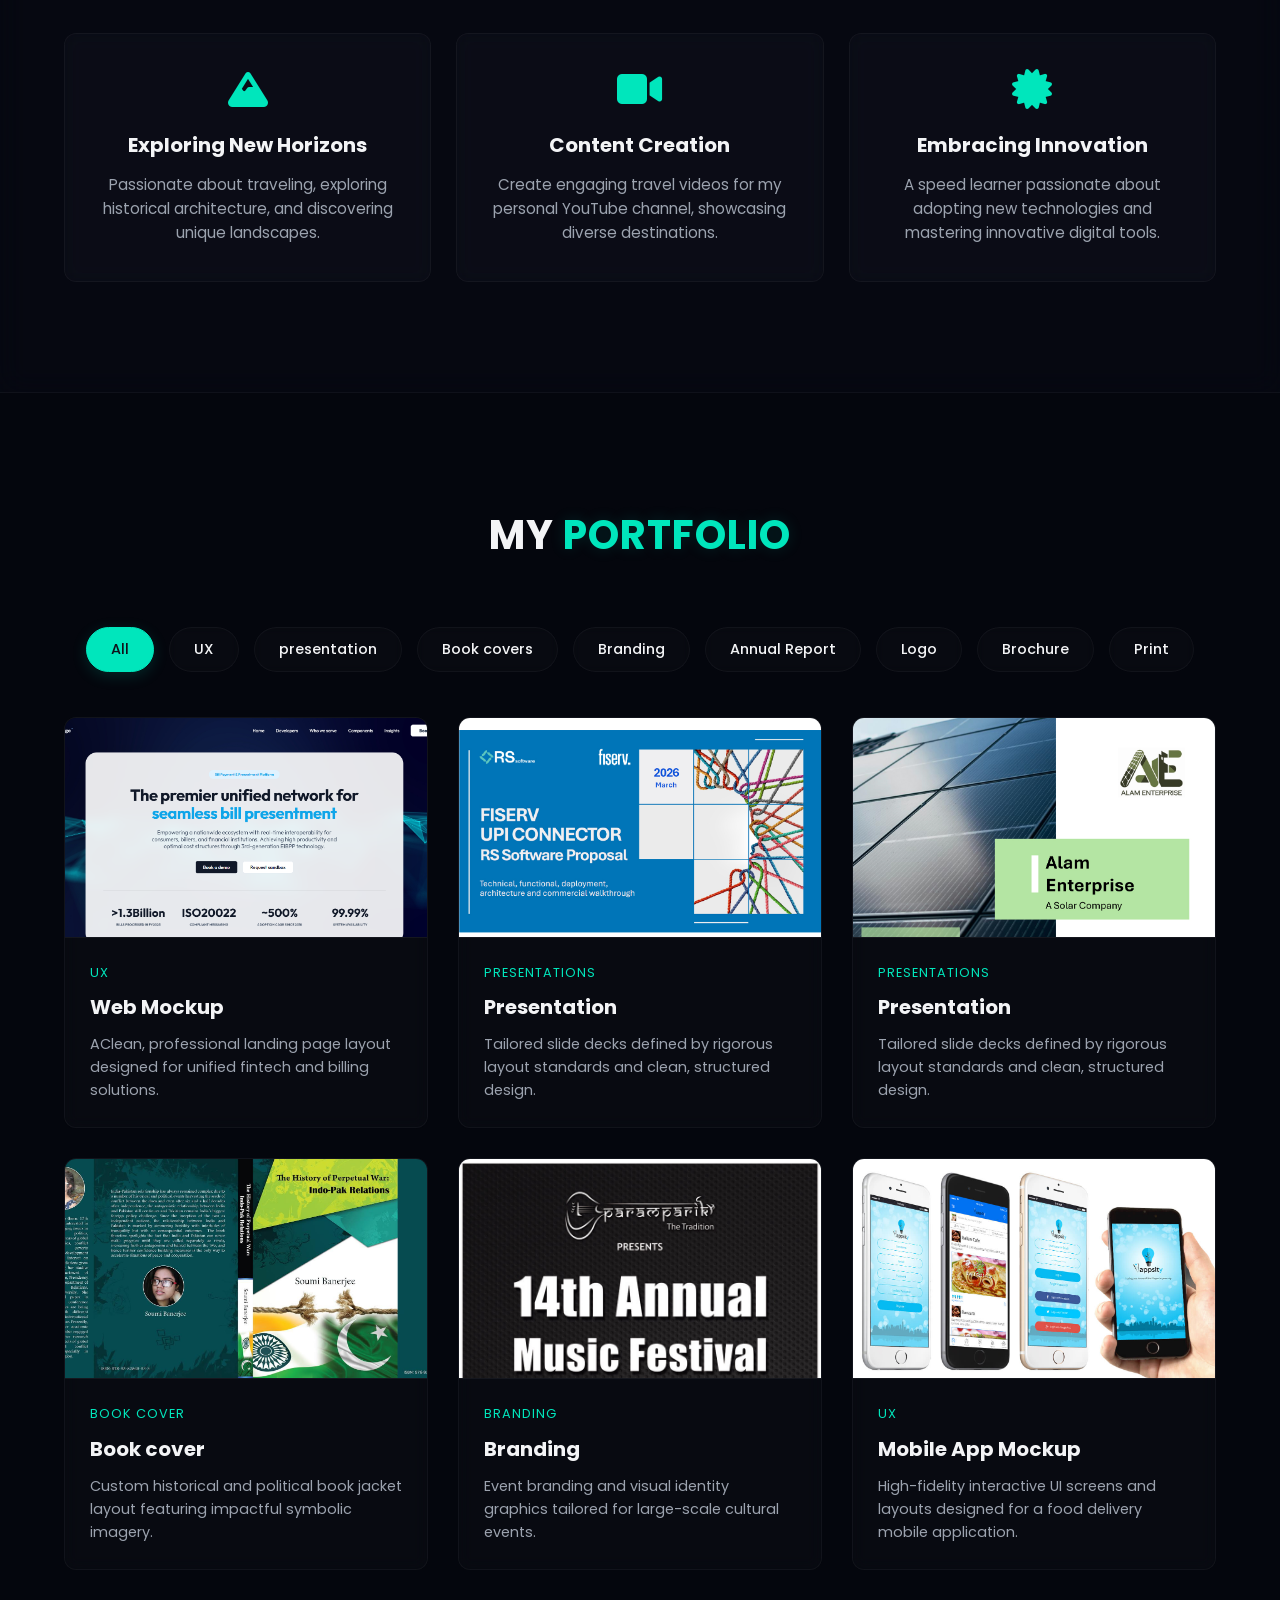
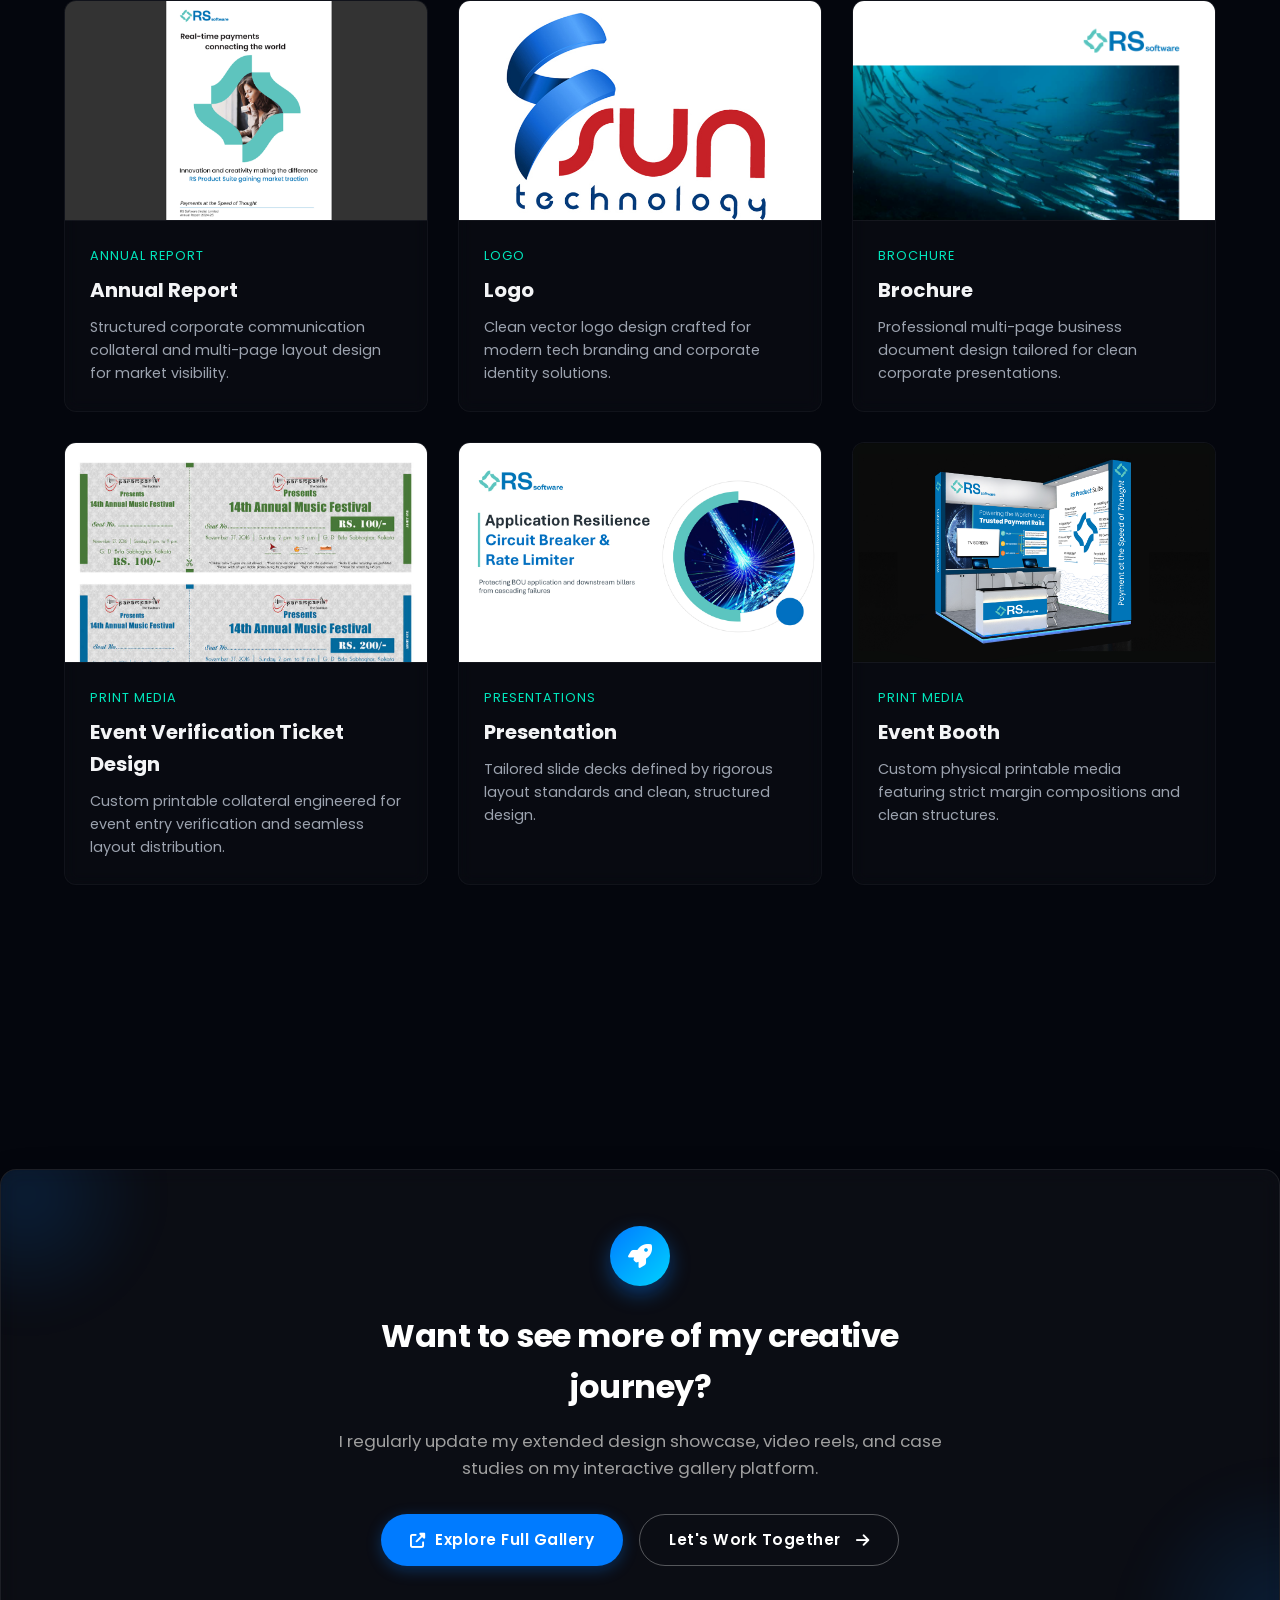
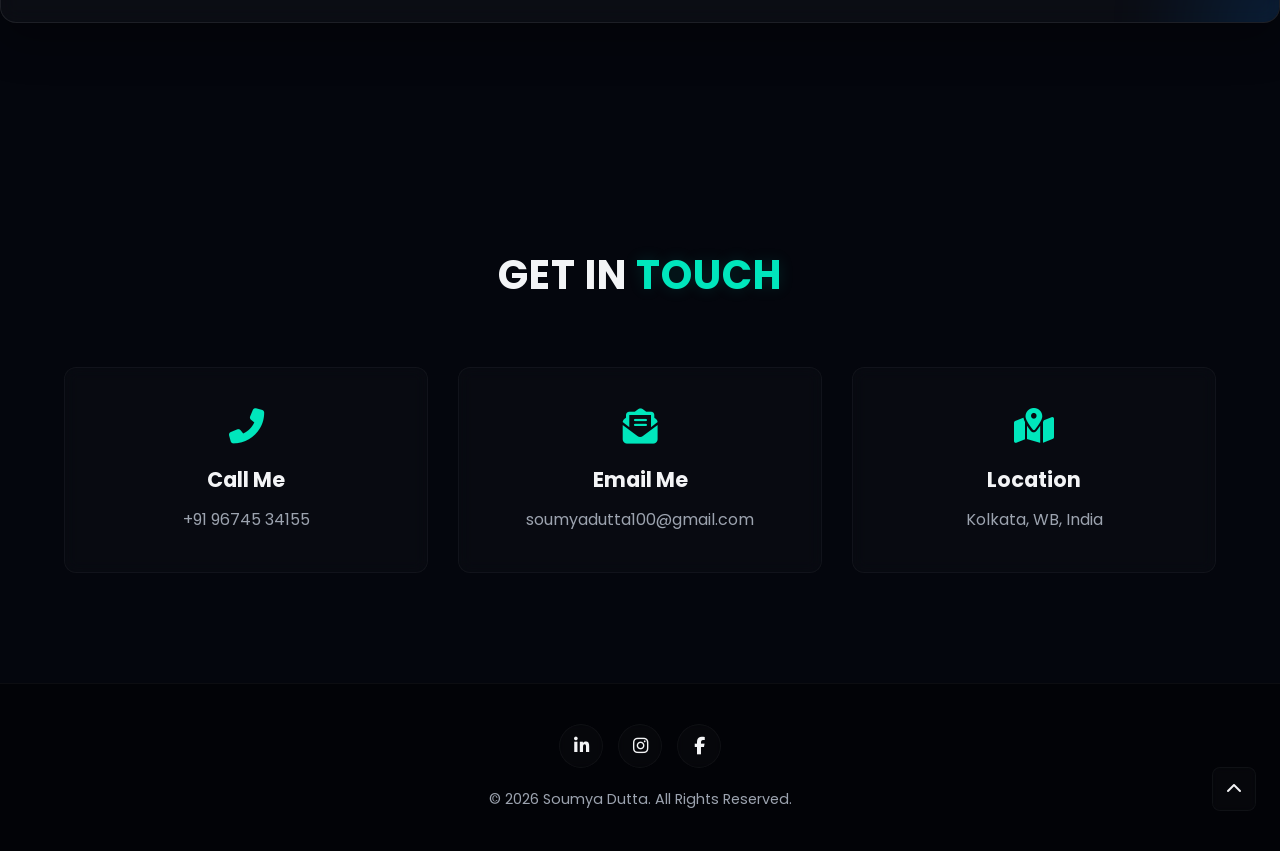
==== commit b2bff82e: "Update index.html" ====
--- a/index.html
+++ b/index.html
@@ -157,7 +157,7 @@
                     <p>Creating professional motion graphics, dynamic video transitions, cinematic text animations, and stunning visual effects.
                     </p>
                     <div class="progress-wrap">
-                        <div class="progress-bar" style="--progress-width: 75%;"><span>60%</span></div>
+                        <div class="progress-bar" style="--progress-width: 75%;"><span>75%</span></div>
                     </div>
                 </div>
                 <div class="skill-card">
